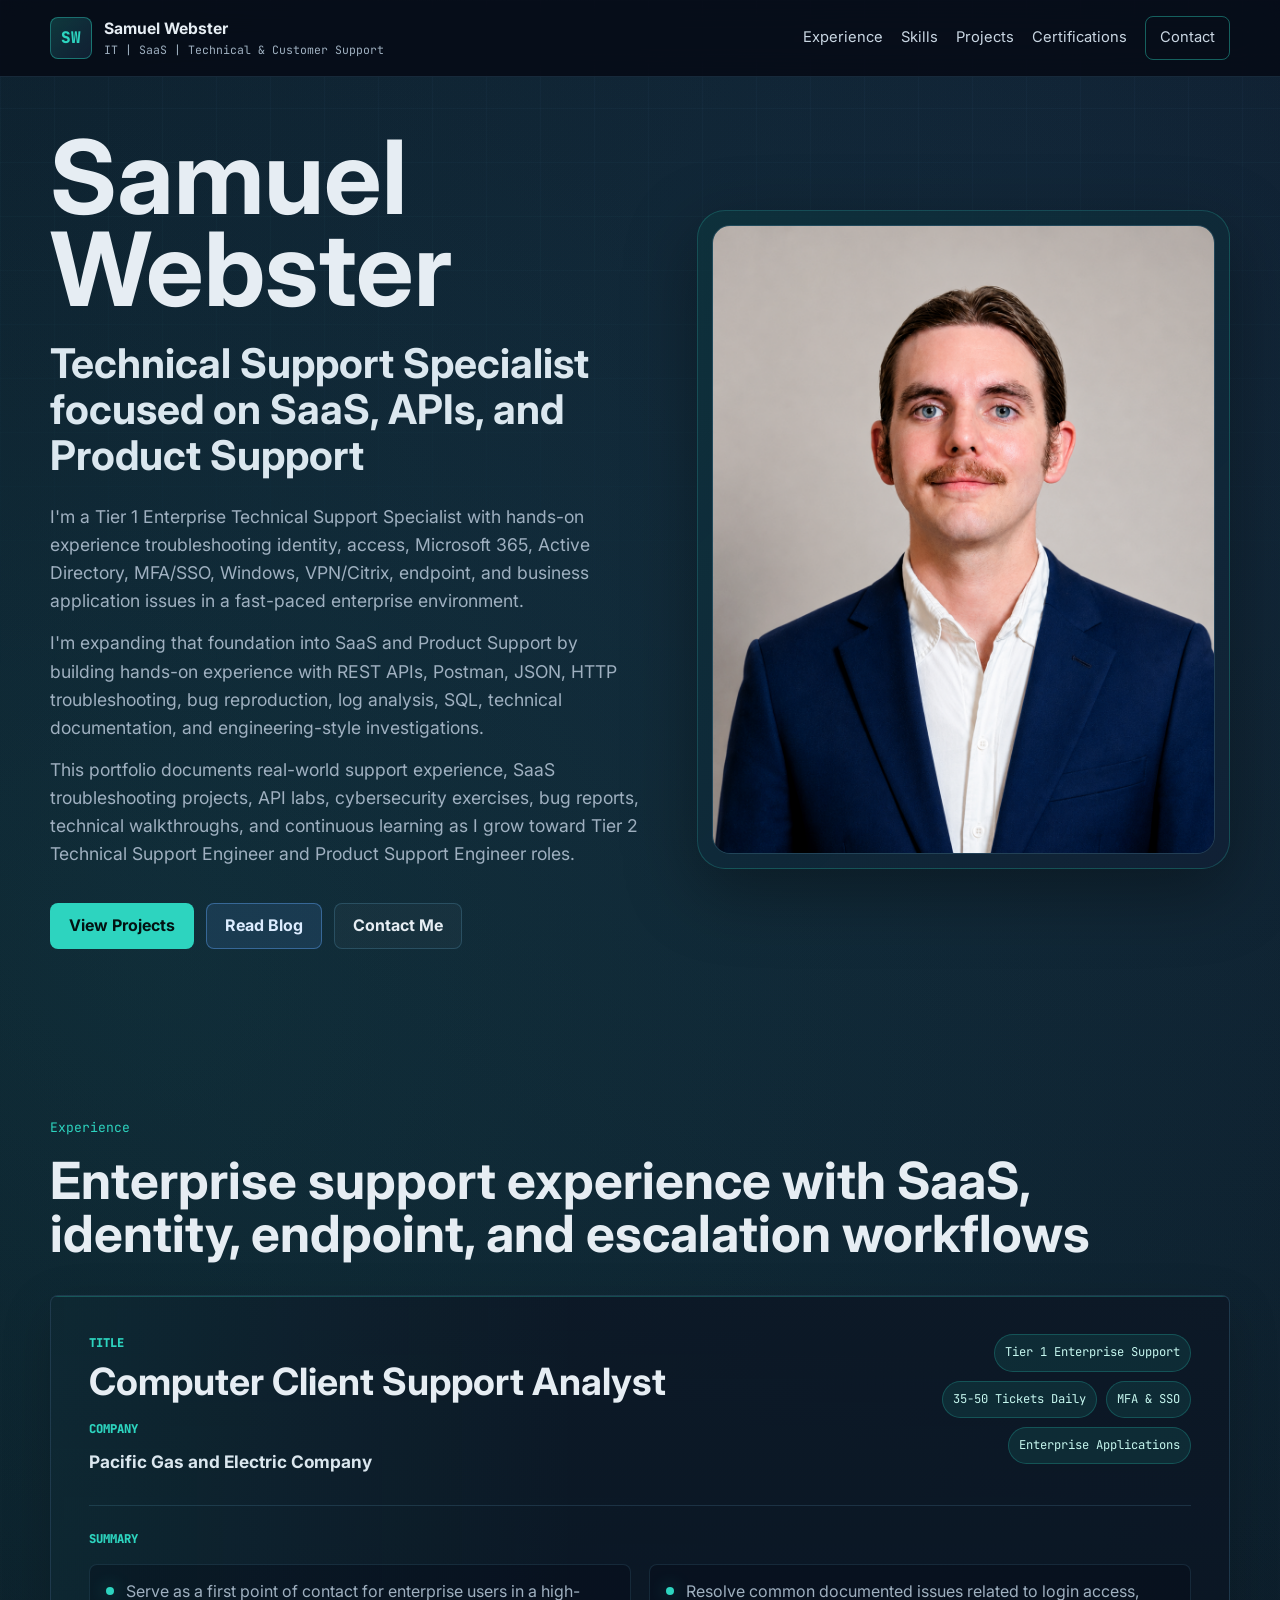
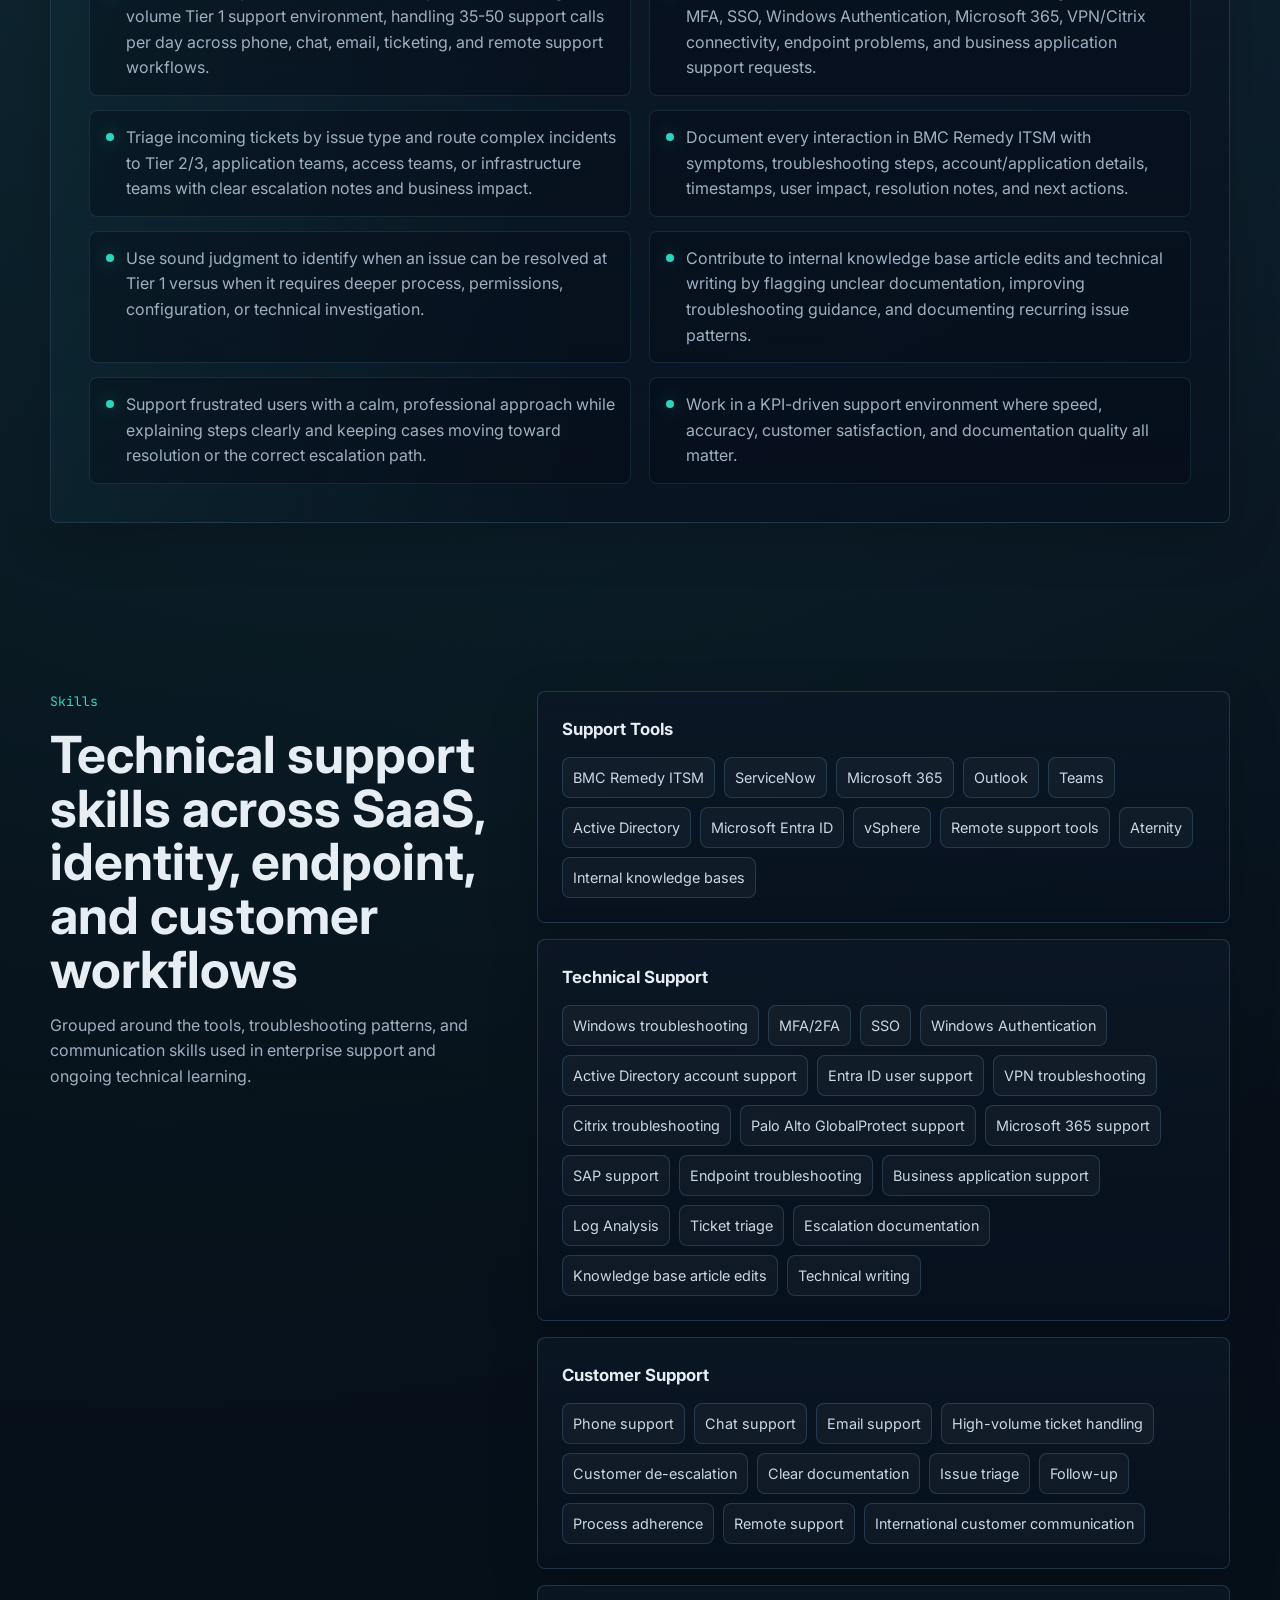
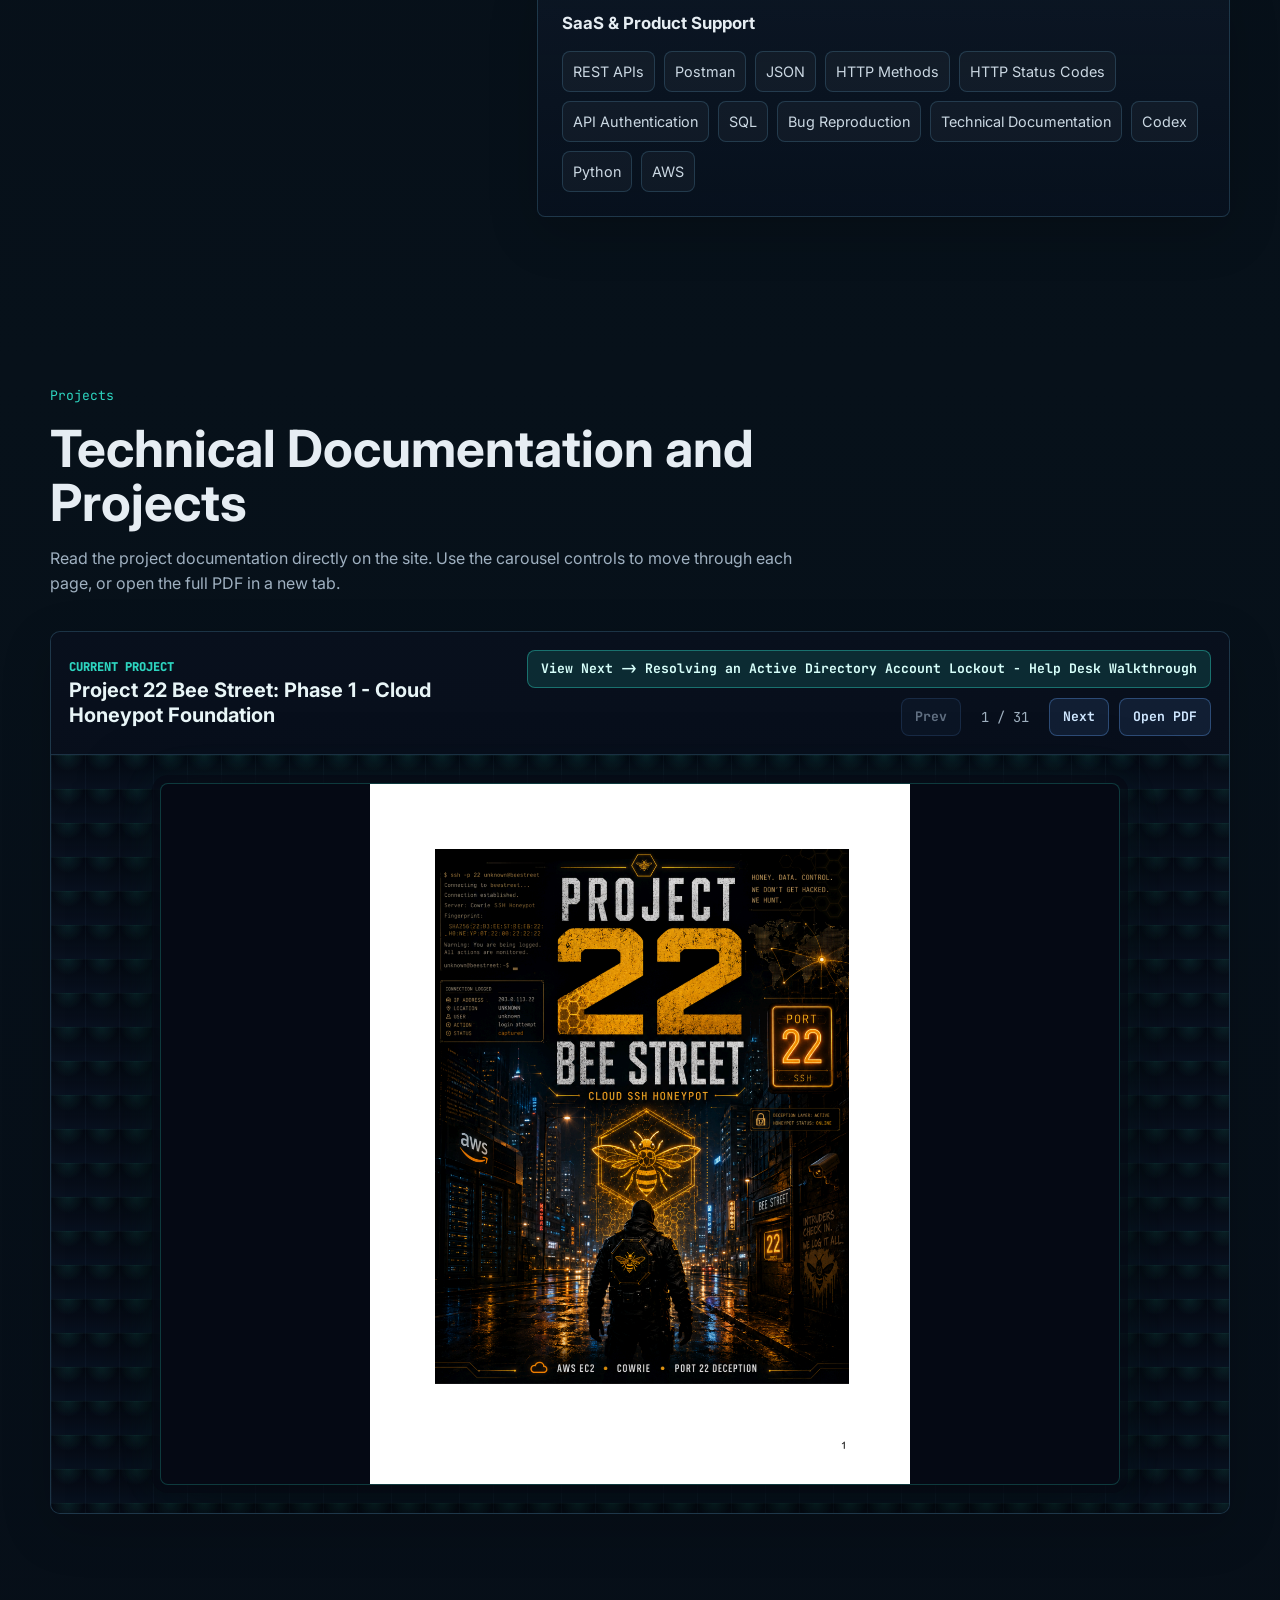
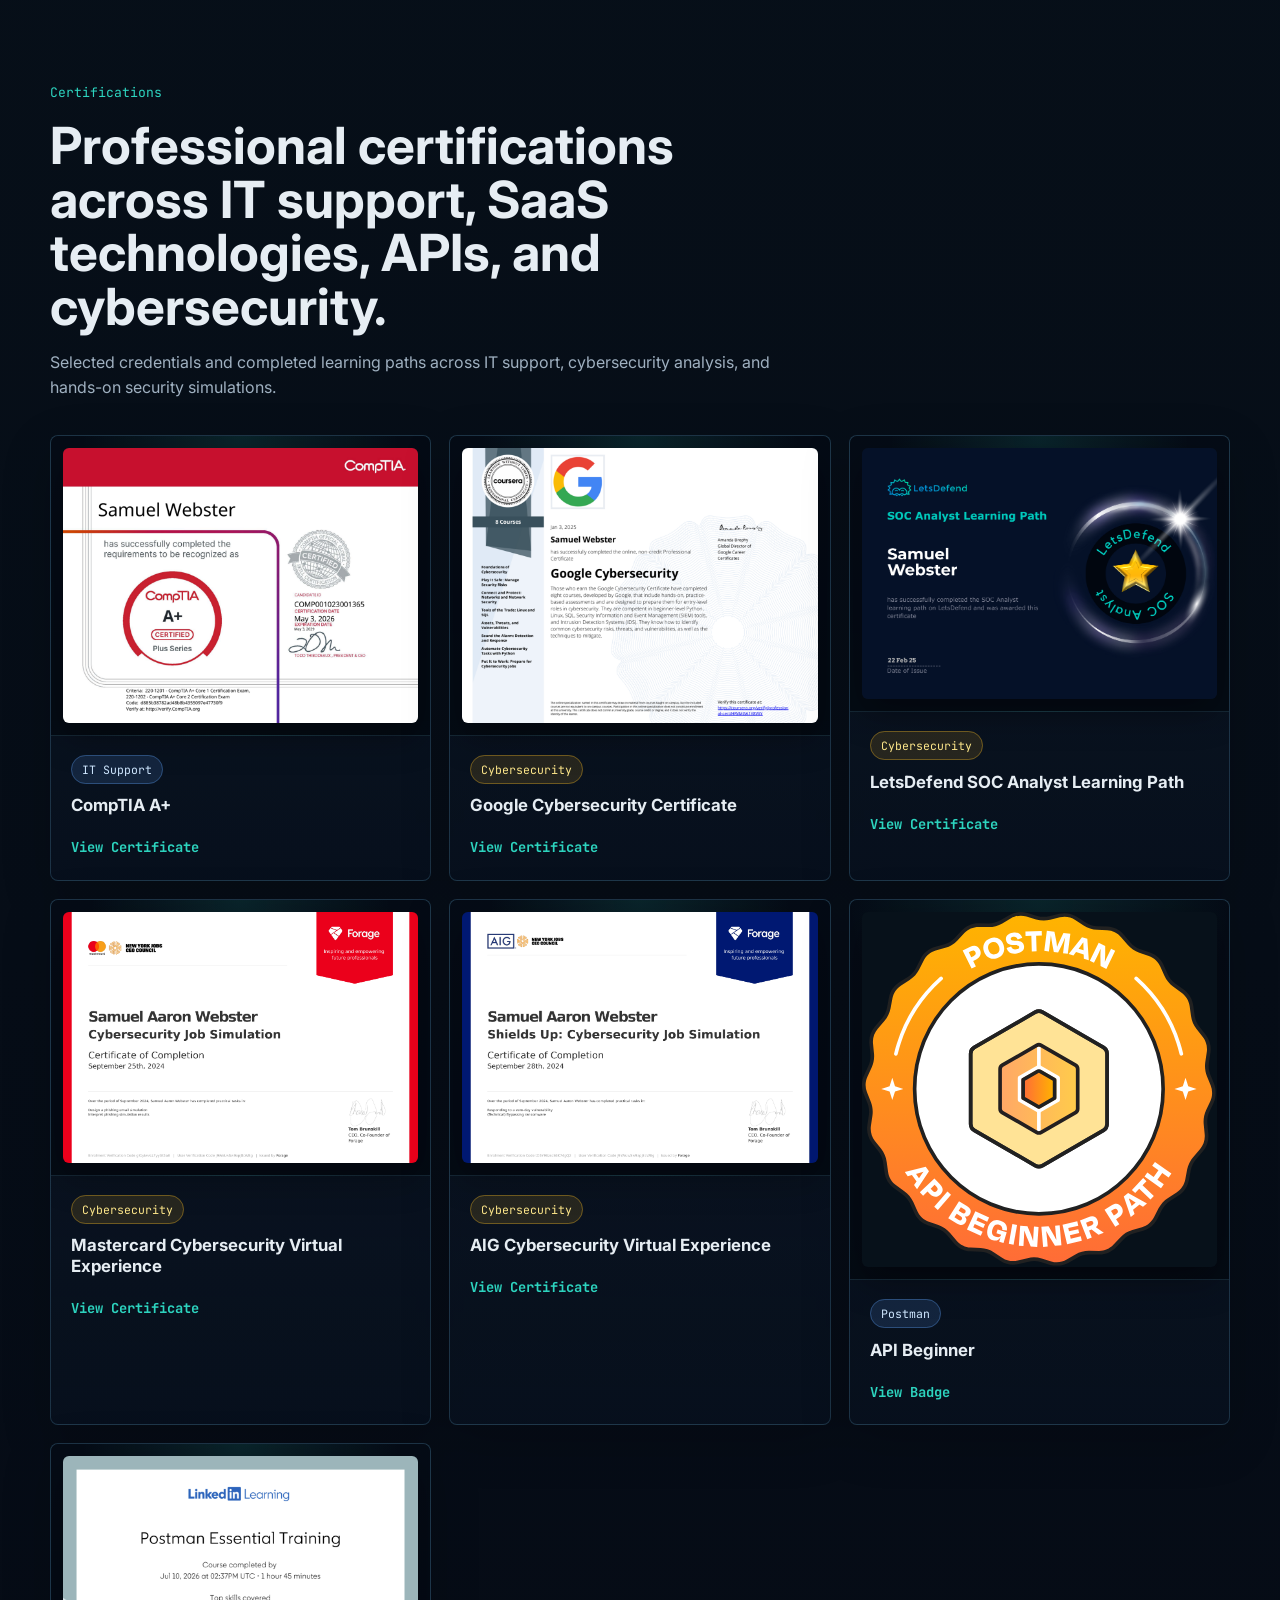
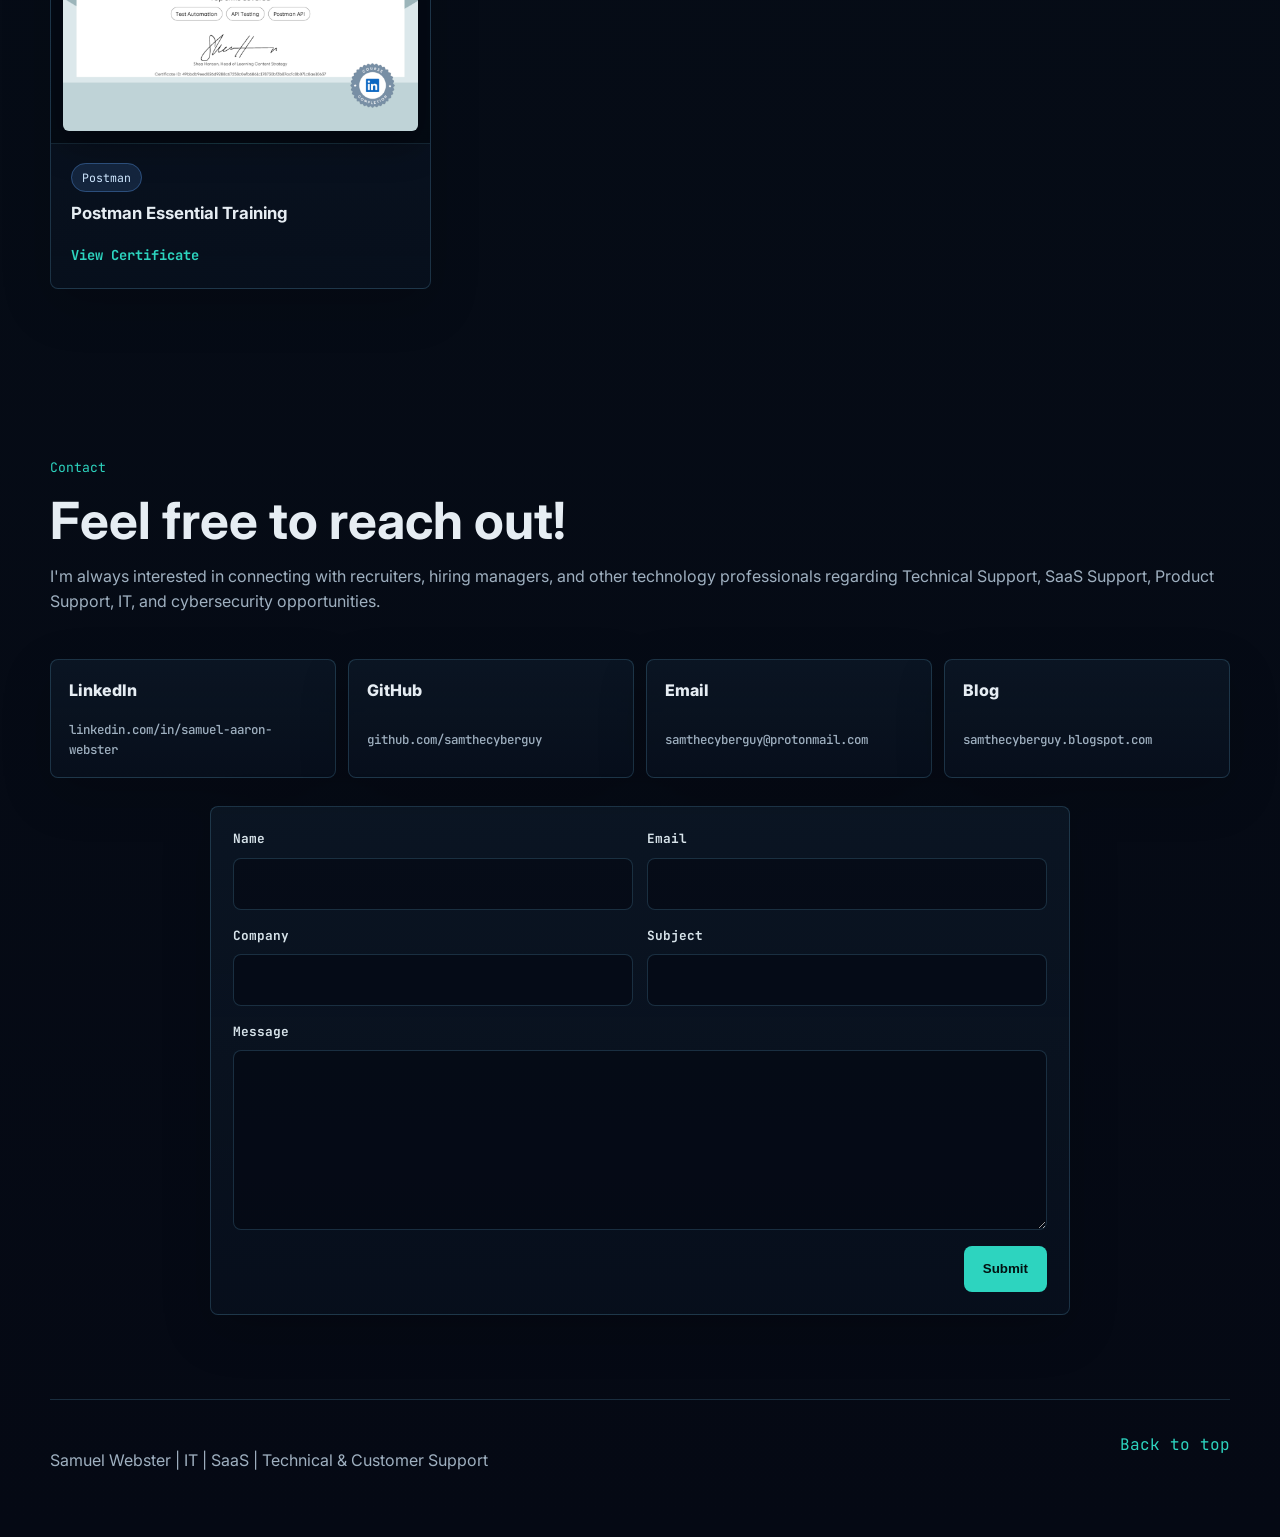
==== index.html @ b198eb79 "Add files via upload Initial portfolio website upload" ====
<!DOCTYPE html>
<html lang="en">
<head>
  <meta charset="UTF-8">
  <meta name="viewport" content="width=device-width, initial-scale=1.0">
  <meta name="description" content="Samuel Webster's technical support, SaaS support, IT support, and cybersecurity portfolio featuring troubleshooting projects, service desk experience, lab work, bug reports, and infrastructure walkthroughs.">
  <title>Samuel Webster | Technical Support, SaaS & Cybersecurity Portfolio</title>
  <link rel="icon" type="image/svg+xml" href="assets/favicon.svg">
  <link rel="preconnect" href="https://fonts.googleapis.com">
  <link rel="preconnect" href="https://fonts.gstatic.com" crossorigin>
  <link href="https://fonts.googleapis.com/css2?family=Inter:wght@400;500;600;700;800&family=JetBrains+Mono:wght@400;500;700&display=swap" rel="stylesheet">
  <link rel="stylesheet" href="styles.css">
</head>
<body>
  <header class="site-header">
    <nav class="nav-shell" aria-label="Primary navigation">
      <a class="brand" href="#top" aria-label="Samuel Webster home">
        <span class="brand-mark">SW</span>
        <span>
          <strong>Samuel Webster</strong>
          <small>IT | SaaS | Technical &amp; Customer Support</small>
        </span>
      </a>
      <button class="nav-toggle" type="button" aria-expanded="false" aria-controls="site-menu">
        <span></span>
        <span></span>
        <span></span>
      </button>
      <div class="nav-links" id="site-menu">
        <a href="#experience">Experience</a>
        <a href="#skills">Skills</a>
        <a href="#projects">Projects</a>
        <a href="#certifications">Certifications</a>
        <a class="nav-contact" href="#contact">Contact</a>
      </div>
    </nav>
  </header>

  <main id="top">
    <section class="hero section">
      <div class="hero-copy">
        <h1>Samuel Webster</h1>
        <h2>Technical Support Specialist focused on SaaS, APIs, and Product Support</h2>
        <p class="hero-intro">I'm a Tier 1 Enterprise Technical Support Specialist with hands-on experience troubleshooting identity, access, Microsoft 365, Active Directory, MFA/SSO, Windows, VPN/Citrix, endpoint, and business application issues in a fast-paced enterprise environment.</p>
        <p class="hero-intro hero-intro-secondary">I'm expanding that foundation into SaaS and Product Support by building hands-on experience with REST APIs, Postman, JSON, HTTP troubleshooting, bug reproduction, log analysis, SQL, technical documentation, and engineering-style investigations.</p>
        <p class="hero-intro hero-intro-secondary">This portfolio documents real-world support experience, SaaS troubleshooting projects, API labs, cybersecurity exercises, bug reports, technical walkthroughs, and continuous learning as I grow toward Tier 2 Technical Support Engineer and Product Support Engineer roles.</p>
        <div class="hero-actions">
          <a class="btn primary" href="#projects">View Projects</a>
          <a class="btn secondary" href="https://samthecyberguy.blogspot.com/" target="_blank" rel="noopener">Read Blog</a>
          <a class="btn ghost" href="#contact">Contact Me</a>
        </div>
      </div>
      <div class="hero-visual">
        <img src="assets/samuel-webster-headshot.png" alt="Professional headshot of Samuel Webster">
      </div>
    </section>

    <section class="section experience" id="experience">
      <div class="section-heading">
        <p class="eyebrow">Experience</p>
        <h2>Enterprise support experience with SaaS, identity, endpoint, and escalation workflows</h2>
      </div>
      <article class="experience-card">
        <div class="experience-header">
          <div>
            <span class="role-label">Title</span>
            <h3>Computer Client Support Analyst</h3>
            <span class="role-label">Company</span>
            <p>Pacific Gas and Electric Company</p>
          </div>
          <div class="experience-tags" aria-label="Experience highlights">
            <span>Tier 1 Enterprise Support</span>
            <span>35-50 Tickets Daily</span>
            <span>MFA &amp; SSO</span>
            <span>Enterprise Applications</span>
          </div>
        </div>
        <div class="experience-summary">
          <span class="role-label">Summary</span>
          <ul>
            <li>Serve as a first point of contact for enterprise users in a high-volume Tier 1 support environment, handling 35-50 support calls per day across phone, chat, email, ticketing, and remote support workflows.</li>
            <li>Resolve common documented issues related to login access, MFA, SSO, Windows Authentication, Microsoft 365, VPN/Citrix connectivity, endpoint problems, and business application support requests.</li>
            <li>Triage incoming tickets by issue type and route complex incidents to Tier 2/3, application teams, access teams, or infrastructure teams with clear escalation notes and business impact.</li>
            <li>Document every interaction in BMC Remedy ITSM with symptoms, troubleshooting steps, account/application details, timestamps, user impact, resolution notes, and next actions.</li>
            <li>Use sound judgment to identify when an issue can be resolved at Tier 1 versus when it requires deeper process, permissions, configuration, or technical investigation.</li>
            <li>Contribute to internal knowledge base article edits and technical writing by flagging unclear documentation, improving troubleshooting guidance, and documenting recurring issue patterns.</li>
            <li>Support frustrated users with a calm, professional approach while explaining steps clearly and keeping cases moving toward resolution or the correct escalation path.</li>
            <li>Work in a KPI-driven support environment where speed, accuracy, customer satisfaction, and documentation quality all matter.</li>
          </ul>
        </div>
      </article>
    </section>

    <section class="section split" id="skills">
      <div class="section-heading sticky-heading">
        <p class="eyebrow">Skills</p>
        <h2>Technical support skills across SaaS, identity, endpoint, and customer workflows</h2>
        <p>Grouped around the tools, troubleshooting patterns, and communication skills used in enterprise support and ongoing technical learning.</p>
      </div>
      <div class="skill-groups">
        <div class="skill-card">
          <h3>Support Tools</h3>
          <div class="chips">
            <span>BMC Remedy ITSM</span><span>ServiceNow</span><span>Microsoft 365</span><span>Outlook</span><span>Teams</span><span>Active Directory</span><span>Microsoft Entra ID</span><span>vSphere</span><span>Remote support tools</span><span>Aternity</span><span>Internal knowledge bases</span>
          </div>
        </div>
        <div class="skill-card">
          <h3>Technical Support</h3>
          <div class="chips">
            <span>Windows troubleshooting</span><span>MFA/2FA</span><span>SSO</span><span>Windows Authentication</span><span>Active Directory account support</span><span>Entra ID user support</span><span>VPN troubleshooting</span><span>Citrix troubleshooting</span><span>Palo Alto GlobalProtect support</span><span>Microsoft 365 support</span><span>SAP support</span><span>Endpoint troubleshooting</span><span>Business application support</span><span>Log Analysis</span><span>Ticket triage</span><span>Escalation documentation</span><span>Knowledge base article edits</span><span>Technical writing</span>
          </div>
        </div>
        <div class="skill-card">
          <h3>Customer Support</h3>
          <div class="chips">
            <span>Phone support</span><span>Chat support</span><span>Email support</span><span>High-volume ticket handling</span><span>Customer de-escalation</span><span>Clear documentation</span><span>Issue triage</span><span>Follow-up</span><span>Process adherence</span><span>Remote support</span><span>International customer communication</span>
          </div>
        </div>
        <div class="skill-card">
          <h3>SaaS &amp; Product Support</h3>
          <div class="chips">
            <span>REST APIs</span><span>Postman</span><span>JSON</span><span>HTTP Methods</span><span>HTTP Status Codes</span><span>API Authentication</span><span>SQL</span><span>Bug Reproduction</span><span>Technical Documentation</span><span>Codex</span><span>Python</span><span>AWS</span>
          </div>
        </div>
      </div>
    </section>

    <section class="section documentation" id="projects">
      <div class="section-heading">
        <p class="eyebrow">Projects</p>
        <h2>Technical Documentation and Projects</h2>
        <p>Read the project documentation directly on the site. Use the carousel controls to move through each page, or open the full PDF in a new tab.</p>
      </div>
      <article class="doc-viewer" aria-label="Project PDF carousel">
        <div class="doc-toolbar">
          <div>
            <span class="role-label">Current Project</span>
            <strong data-project-title>Project 22 Bee Street: Phase 1 - Cloud Honeypot Foundation</strong>
          </div>
          <div class="doc-actions">
            <button class="doc-btn project-switch" type="button" data-project-next>View Next -&gt;</button>
            <button class="doc-btn" type="button" data-doc-prev aria-label="Previous PDF page">Prev</button>
            <span class="doc-page-status" aria-live="polite"><span data-doc-current>1</span> / <span data-doc-total>31</span></span>
            <button class="doc-btn" type="button" data-doc-next aria-label="Next PDF page">Next</button>
            <a class="doc-open" href="assets/docs/p22bs-phase-1-cloud-honeypot-foundation.pdf" target="_blank" rel="noopener">Open PDF</a>
          </div>
        </div>
        <div class="doc-frame">
          <img data-doc-page src="assets/docs/p22bs-pages/p22bs-phase-1-page-01.png" alt="Project 22 Bee Street PDF page 1">
        </div>
      </article>
    </section>

    <section class="section certifications" id="certifications">
      <div class="section-heading">
        <p class="eyebrow">Certifications</p>
        <h2>Professional certifications across IT support, SaaS technologies, APIs, and cybersecurity.</h2>
        <p>Selected credentials and completed learning paths across IT support, cybersecurity analysis, and hands-on security simulations.</p>
      </div>
      <div class="cert-grid">
        <article class="cert-card">
          <div class="cert-preview">
            <img src="assets/certifications/comptia-a-plus-ce-certificate.png" alt="CompTIA A+ certificate preview">
          </div>
          <div class="cert-content">
            <span class="badge helpdesk">IT Support</span>
            <h3>CompTIA A+</h3>
            <a href="assets/certifications/comptia-a-plus-ce-certificate.pdf" target="_blank" rel="noopener">View Certificate</a>
          </div>
        </article>
        <article class="cert-card">
          <div class="cert-preview">
            <img src="assets/certifications/google-cybersecurity-certificate.png" alt="Google Cybersecurity Certificate preview">
          </div>
          <div class="cert-content">
            <span class="badge soc">Cybersecurity</span>
            <h3>Google Cybersecurity Certificate</h3>
            <a href="assets/certifications/google-cybersecurity-certificate.pdf" target="_blank" rel="noopener">View Certificate</a>
          </div>
        </article>
        <article class="cert-card">
          <div class="cert-preview">
            <img src="assets/certifications/soc-analyst-learning-path-certificate.png" alt="SOC Analyst Learning Path certificate preview">
          </div>
          <div class="cert-content">
            <span class="badge soc">Cybersecurity</span>
            <h3>LetsDefend SOC Analyst Learning Path</h3>
            <a href="assets/certifications/soc-analyst-learning-path-certificate.png" target="_blank" rel="noopener">View Certificate</a>
          </div>
        </article>
        <article class="cert-card">
          <div class="cert-preview">
            <img src="assets/certifications/mastercard-cybersecurity-certificate.png" alt="Mastercard Cybersecurity certificate preview">
          </div>
          <div class="cert-content">
            <span class="badge soc">Cybersecurity</span>
            <h3>Mastercard Cybersecurity Virtual Experience</h3>
            <a href="assets/certifications/mastercard-cybersecurity-certificate.pdf" target="_blank" rel="noopener">View Certificate</a>
          </div>
        </article>
        <article class="cert-card">
          <div class="cert-preview">
            <img src="assets/certifications/aig-cybersecurity-certificate.png" alt="AIG Cybersecurity certificate preview">
          </div>
          <div class="cert-content">
            <span class="badge soc">Cybersecurity</span>
            <h3>AIG Cybersecurity Virtual Experience</h3>
            <a href="assets/certifications/aig-cybersecurity-certificate.pdf" target="_blank" rel="noopener">View Certificate</a>
          </div>
        </article>
        <article class="cert-card">
          <div class="cert-preview">
            <img src="assets/certifications/postman-api-beginner.svg" alt="Postman Academy API Beginner badge">
          </div>
          <div class="cert-content">
            <span class="badge helpdesk">Postman</span>
            <h3>API Beginner</h3>
            <a href="assets/certifications/postman-api-beginner.svg" target="_blank" rel="noopener">View Badge</a>
          </div>
        </article>
        <article class="cert-card">
          <div class="cert-preview">
            <img src="assets/certifications/postman-essential-training-certificate.png" alt="Postman Essential Training certificate preview">
          </div>
          <div class="cert-content">
            <span class="badge helpdesk">Postman</span>
            <h3>Postman Essential Training</h3>
            <a href="assets/certifications/postman-essential-training-certificate.pdf" target="_blank" rel="noopener">View Certificate</a>
          </div>
        </article>
      </div>
    </section>

    <section class="section contact" id="contact">
      <div>
        <p class="eyebrow">Contact</p>
        <h2>Feel free to reach out!</h2>
        <p>I'm always interested in connecting with recruiters, hiring managers, and other technology professionals regarding Technical Support, SaaS Support, Product Support, IT, and cybersecurity opportunities.</p>
      </div>
      <div class="contact-links">
        <a href="https://linkedin.com/in/samuel-aaron-webster" target="_blank" rel="noopener">LinkedIn <span>linkedin.com/in/samuel-aaron-webster</span></a>
        <a href="https://github.com/samthecyberguy" target="_blank" rel="noopener">GitHub <span>github.com/samthecyberguy</span></a>
        <a href="mailto:samthecyberguy@protonmail.com">Email <span>samthecyberguy@protonmail.com</span></a>
        <a href="https://samthecyberguy.blogspot.com/" target="_blank" rel="noopener">Blog <span>samthecyberguy.blogspot.com</span></a>
      </div>
      <form class="contact-form" data-contact-form data-contact-endpoint="https://api.web3forms.com/submit" novalidate>
        <!-- Demonstrates REST API form submission using a JSON POST request. -->
        <input type="hidden" name="access_key" value="55e2f08d-09cb-45c2-a583-499214f3248a">
        <input type="hidden" name="from_name" value="Samuel Webster Portfolio">
        <div class="form-field honeypot-field" aria-hidden="true">
          <label for="contact-website">Website</label>
          <input id="contact-website" name="website" type="text" tabindex="-1" autocomplete="off">
        </div>
        <div class="form-grid">
          <div class="form-field">
            <label for="contact-name">Name</label>
            <input id="contact-name" name="name" type="text" autocomplete="name" required>
          </div>
          <div class="form-field">
            <label for="contact-email">Email</label>
            <input id="contact-email" name="email" type="email" autocomplete="email" required>
          </div>
        </div>
        <div class="form-grid">
          <div class="form-field">
            <label for="contact-company">Company</label>
            <input id="contact-company" name="company" type="text" autocomplete="organization">
          </div>
          <div class="form-field">
            <label for="contact-subject">Subject</label>
            <input id="contact-subject" name="subject" type="text" required>
          </div>
        </div>
        <div class="form-field">
          <label for="contact-message">Message</label>
          <textarea id="contact-message" name="message" rows="6" required></textarea>
        </div>
        <div class="form-footer">
          <p class="form-status" data-contact-status role="status" aria-live="polite"></p>
          <button class="btn primary" type="submit" data-contact-submit>Submit</button>
        </div>
      </form>
    </section>
  </main>

  <footer class="site-footer">
    <p>Samuel Webster | IT | SaaS | Technical &amp; Customer Support</p>
    <a href="#top">Back to top</a>
  </footer>

  <script src="script.js"></script>
</body>
</html>
---- styles.css ----
:root {
  --bg: #050914;
  --bg-soft: #08111f;
  --panel: rgba(12, 23, 37, 0.78);
  --panel-strong: #0c1725;
  --line: rgba(125, 211, 252, 0.18);
  --line-strong: rgba(45, 212, 191, 0.42);
  --text: #e6edf3;
  --muted: #9fb0c0;
  --green: #2dd4bf;
  --blue: #60a5fa;
  --amber: #fbbf24;
  --danger: #fb7185;
  --shadow: 0 22px 70px rgba(0, 0, 0, 0.34);
  --mono: "JetBrains Mono", "SFMono-Regular", Consolas, monospace;
  --sans: Inter, system-ui, -apple-system, BlinkMacSystemFont, "Segoe UI", sans-serif;
}

* {
  box-sizing: border-box;
}

html {
  scroll-behavior: smooth;
}

body {
  margin: 0;
  background:
    radial-gradient(circle at 12% 12%, rgba(45, 212, 191, 0.12), transparent 30%),
    radial-gradient(circle at 82% 4%, rgba(96, 165, 250, 0.13), transparent 32%),
    linear-gradient(180deg, #050914 0%, #07111a 45%, #050914 100%);
  color: var(--text);
  font-family: var(--sans);
  line-height: 1.6;
}

body::before {
  content: "";
  position: fixed;
  inset: 0;
  pointer-events: none;
  background-image:
    linear-gradient(rgba(125, 211, 252, 0.04) 1px, transparent 1px),
    linear-gradient(90deg, rgba(125, 211, 252, 0.04) 1px, transparent 1px);
  background-size: 54px 54px;
  mask-image: linear-gradient(to bottom, rgba(0, 0, 0, 0.9), transparent 78%);
  z-index: -1;
}

a {
  color: inherit;
  text-decoration: none;
}

img {
  display: block;
  max-width: 100%;
}

.site-header {
  position: sticky;
  top: 0;
  z-index: 20;
  border-bottom: 1px solid rgba(125, 211, 252, 0.14);
  background: rgba(5, 9, 20, 0.82);
  backdrop-filter: blur(18px);
}

.nav-shell {
  width: min(1180px, calc(100% - 32px));
  min-height: 76px;
  margin: 0 auto;
  display: flex;
  align-items: center;
  justify-content: space-between;
  gap: 24px;
}

.brand {
  display: inline-flex;
  align-items: center;
  gap: 12px;
}

.brand-mark {
  width: 42px;
  height: 42px;
  display: grid;
  place-items: center;
  border: 1px solid var(--line-strong);
  border-radius: 8px;
  background: linear-gradient(135deg, rgba(45, 212, 191, 0.22), rgba(96, 165, 250, 0.12));
  color: var(--green);
  font-family: var(--mono);
  font-weight: 800;
}

.brand strong,
.brand small {
  display: block;
}

.brand strong {
  font-size: 0.98rem;
}

.brand small {
  color: var(--muted);
  font-family: var(--mono);
  font-size: 0.72rem;
}

.nav-links {
  display: flex;
  align-items: center;
  gap: 18px;
  color: #c9d6e2;
  font-size: 0.92rem;
}

.nav-links a {
  padding: 8px 0;
}

.nav-links a:hover {
  color: var(--green);
}

.nav-contact {
  padding: 9px 14px !important;
  border: 1px solid var(--line-strong);
  border-radius: 8px;
}

.nav-toggle {
  display: none;
  width: 42px;
  height: 42px;
  border: 1px solid var(--line);
  border-radius: 8px;
  background: var(--panel);
}

.nav-toggle span {
  display: block;
  width: 18px;
  height: 2px;
  margin: 4px auto;
  background: var(--text);
}

.section {
  width: min(1180px, calc(100% - 32px));
  margin: 0 auto;
  padding: 84px 0;
}

.hero {
  min-height: calc(100vh - 76px);
  display: grid;
  grid-template-columns: minmax(0, 1fr) minmax(420px, 0.9fr);
  gap: 54px;
  align-items: center;
  padding-top: 54px;
}

.eyebrow {
  margin: 0 0 16px;
  color: var(--green);
  font-family: var(--mono);
  font-size: 0.82rem;
  letter-spacing: 0;
}

.contact .eyebrow {
  color: var(--green);
}

h1,
h2,
h3,
p {
  overflow-wrap: anywhere;
}

h1 {
  margin: 0;
  font-size: clamp(3.2rem, 8vw, 6.7rem);
  line-height: 0.9;
  letter-spacing: 0;
}

.hero h2 {
  max-width: 800px;
  margin: 26px 0 0;
  color: #dbe7ef;
  font-size: clamp(1.45rem, 3.2vw, 2.6rem);
  line-height: 1.12;
  letter-spacing: 0;
}

.hero-intro {
  max-width: 720px;
  margin: 24px 0 0;
  color: var(--muted);
  font-size: 1.1rem;
}

.hero-intro-secondary {
  margin-top: 14px;
}

.hero-actions {
  display: flex;
  flex-wrap: wrap;
  gap: 12px;
  margin-top: 34px;
}

.btn {
  display: inline-flex;
  align-items: center;
  justify-content: center;
  min-height: 46px;
  padding: 0 18px;
  border-radius: 8px;
  border: 1px solid transparent;
  font-weight: 700;
  transition: transform 160ms ease, border-color 160ms ease, background 160ms ease;
}

.btn:hover {
  transform: translateY(-2px);
}

.btn.primary {
  background: var(--green);
  color: #031212;
}

.btn.secondary {
  background: rgba(96, 165, 250, 0.12);
  border-color: rgba(96, 165, 250, 0.42);
  color: #dcecff;
}

.btn.ghost {
  background: rgba(255, 255, 255, 0.03);
  border-color: var(--line);
}

.hero-visual {
  position: relative;
  padding: 14px;
  border: 1px solid rgba(45, 212, 191, 0.22);
  border-radius: 28px;
  background:
    linear-gradient(135deg, rgba(45, 212, 191, 0.14), rgba(96, 165, 250, 0.08)),
    rgba(8, 17, 31, 0.74);
  box-shadow: var(--shadow);
}

.hero-visual img {
  width: 100%;
  aspect-ratio: 4 / 5;
  object-fit: cover;
  object-position: center top;
  border: 1px solid rgba(125, 211, 252, 0.16);
  border-radius: 18px;
  filter: saturate(0.96) contrast(1.02);
}

.metrics {
  display: grid;
  grid-template-columns: repeat(4, 1fr);
  gap: 14px;
  padding-top: 0;
}

.metrics div,
.project-card,
.skill-card,
.experience-card,
.doc-viewer,
.cert-card,
.terminal-card,
.contact-links a {
  border: 1px solid var(--line);
  background: linear-gradient(180deg, rgba(12, 23, 37, 0.86), rgba(8, 17, 31, 0.72));
  box-shadow: 0 16px 50px rgba(0, 0, 0, 0.18);
}

.metrics div {
  min-height: 112px;
  padding: 22px;
  border-radius: 8px;
}

.metrics strong,
.metrics span {
  display: block;
}

.metrics strong {
  color: var(--green);
  font-family: var(--mono);
  font-size: 1.3rem;
}

.metrics span {
  margin-top: 8px;
  color: var(--muted);
}

.section-heading {
  max-width: 760px;
  margin-bottom: 34px;
}

.section-heading h2,
.contact h2,
.terminal-body h2 {
  margin: 0;
  font-size: clamp(2rem, 4vw, 3.2rem);
  line-height: 1.05;
  letter-spacing: 0;
}

.section-heading p:not(.eyebrow),
.contact p,
.terminal-body p {
  color: var(--muted);
}

.project-grid {
  display: grid;
  grid-template-columns: repeat(3, 1fr);
  gap: 18px;
}

.project-card {
  min-height: 315px;
  padding: 24px;
  border-radius: 8px;
  display: flex;
  flex-direction: column;
  transition: transform 180ms ease, border-color 180ms ease, background 180ms ease;
}

.project-card:hover {
  transform: translateY(-5px);
  border-color: var(--line-strong);
  background: linear-gradient(180deg, rgba(15, 35, 54, 0.92), rgba(8, 17, 31, 0.82));
}

.badge {
  width: fit-content;
  padding: 6px 10px;
  border-radius: 999px;
  background: rgba(45, 212, 191, 0.13);
  color: #8ff7e5;
  border: 1px solid rgba(45, 212, 191, 0.28);
  font-family: var(--mono);
  font-size: 0.72rem;
}

.badge.malware {
  background: rgba(251, 113, 133, 0.13);
  border-color: rgba(251, 113, 133, 0.34);
  color: #fecdd3;
}

.badge.helpdesk,
.badge.ad {
  background: rgba(96, 165, 250, 0.14);
  border-color: rgba(96, 165, 250, 0.32);
  color: #cfe7ff;
}

.badge.soc {
  background: rgba(251, 191, 36, 0.12);
  border-color: rgba(251, 191, 36, 0.34);
  color: #fde68a;
}

.badge.tryhackme {
  background: rgba(34, 197, 94, 0.12);
  border-color: rgba(34, 197, 94, 0.3);
  color: #bbf7d0;
}

.project-card h3 {
  margin: 18px 0 0;
  font-size: 1.18rem;
  line-height: 1.28;
}

.project-card p {
  margin: 14px 0 22px;
  color: var(--muted);
}

.project-card > a,
.project-actions {
  margin-top: auto;
}

.project-card > a,
.project-actions a {
  color: var(--green);
  font-family: var(--mono);
  font-weight: 700;
}

.project-actions {
  display: flex;
  flex-wrap: wrap;
  gap: 10px;
  align-items: center;
}

.project-actions a {
  display: inline-flex;
  align-items: center;
  min-height: 38px;
}

.project-actions .pdf-link {
  padding: 0 12px;
  border: 1px solid rgba(96, 165, 250, 0.34);
  border-radius: 8px;
  background: rgba(96, 165, 250, 0.1);
  color: #cfe7ff;
}

.project-actions .pdf-link:hover {
  border-color: rgba(45, 212, 191, 0.46);
  color: #e4fffb;
}

.split {
  display: grid;
  grid-template-columns: 0.78fr 1.22fr;
  gap: 44px;
  align-items: start;
}

.sticky-heading {
  position: sticky;
  top: 110px;
}

.skill-groups {
  display: grid;
  gap: 16px;
}

.skill-card {
  padding: 24px;
  border-radius: 8px;
}

.skill-card h3 {
  margin: 0 0 14px;
  font-size: 1.05rem;
}

.chips {
  display: flex;
  flex-wrap: wrap;
  gap: 9px;
}

.chips span {
  padding: 8px 10px;
  border: 1px solid rgba(125, 211, 252, 0.18);
  border-radius: 8px;
  background: rgba(255, 255, 255, 0.035);
  color: #cbd8e3;
  font-size: 0.9rem;
}

.experience {
  padding-top: 84px;
}

.experience .section-heading {
  max-width: 100%;
}

.experience-card {
  padding: clamp(24px, 4vw, 38px);
  border-radius: 8px;
  position: relative;
  overflow: hidden;
}

.experience-card::before {
  content: "";
  position: absolute;
  inset: 0;
  border-top: 1px solid rgba(45, 212, 191, 0.28);
  background: linear-gradient(90deg, rgba(45, 212, 191, 0.08), transparent 45%);
  pointer-events: none;
}

.experience-header {
  position: relative;
  display: grid;
  grid-template-columns: minmax(0, 1fr) auto;
  gap: 24px;
  align-items: start;
}

.role-label {
  display: block;
  color: var(--green);
  font-family: var(--mono);
  font-size: 0.76rem;
  font-weight: 800;
  text-transform: uppercase;
}

.experience-header h3 {
  margin: 8px 0 18px;
  font-size: clamp(1.6rem, 3vw, 2.35rem);
  line-height: 1.08;
}

.experience-header p {
  margin: 8px 0 0;
  color: #dbe7ef;
  font-size: 1.08rem;
  font-weight: 700;
}

.experience-tags {
  display: flex;
  flex-wrap: wrap;
  justify-content: flex-end;
  gap: 9px;
  max-width: 360px;
}

.experience-tags span {
  padding: 8px 10px;
  border: 1px solid rgba(45, 212, 191, 0.24);
  border-radius: 999px;
  background: rgba(45, 212, 191, 0.1);
  color: #c6f7ef;
  font-family: var(--mono);
  font-size: 0.76rem;
}

.experience-summary {
  position: relative;
  margin-top: 30px;
  padding-top: 24px;
  border-top: 1px solid rgba(125, 211, 252, 0.14);
}

.experience-summary ul {
  display: grid;
  grid-template-columns: repeat(2, minmax(0, 1fr));
  gap: 14px 18px;
  margin: 14px 0 0;
  padding: 0;
  list-style: none;
}

.experience-summary li {
  position: relative;
  padding: 14px 14px 14px 36px;
  border: 1px solid rgba(125, 211, 252, 0.12);
  border-radius: 8px;
  background: rgba(5, 9, 20, 0.32);
  color: var(--muted);
}

.experience-summary li::before {
  content: "";
  position: absolute;
  top: 22px;
  left: 16px;
  width: 8px;
  height: 8px;
  border-radius: 50%;
  background: var(--green);
  box-shadow: 0 0 18px rgba(45, 212, 191, 0.46);
}

.documentation {
  padding-top: 84px;
}

.doc-viewer {
  border-radius: 10px;
  overflow: hidden;
}

.doc-toolbar {
  display: flex;
  justify-content: space-between;
  gap: 18px;
  align-items: center;
  padding: 18px;
  border-bottom: 1px solid var(--line);
  background: rgba(5, 9, 20, 0.42);
}

.doc-toolbar strong {
  display: block;
  color: #e8f5f7;
  font-size: clamp(1rem, 2vw, 1.25rem);
  line-height: 1.25;
}

.doc-actions {
  display: flex;
  flex-wrap: wrap;
  justify-content: flex-end;
  align-items: center;
  gap: 10px;
}

.doc-btn,
.doc-open {
  min-height: 38px;
  display: inline-flex;
  align-items: center;
  justify-content: center;
  padding: 0 13px;
  border: 1px solid rgba(96, 165, 250, 0.34);
  border-radius: 8px;
  background: rgba(96, 165, 250, 0.1);
  color: #cfe7ff;
  font-family: var(--mono);
  font-size: 0.82rem;
  font-weight: 700;
  cursor: pointer;
}

.doc-btn:hover,
.doc-open:hover {
  border-color: rgba(45, 212, 191, 0.46);
  color: #e4fffb;
}

.doc-btn:disabled {
  cursor: not-allowed;
  opacity: 0.45;
}

.project-switch {
  background: rgba(45, 212, 191, 0.14);
  border-color: rgba(45, 212, 191, 0.42);
  color: #d7fffa;
}

.doc-page-status {
  min-width: 68px;
  color: var(--muted);
  font-family: var(--mono);
  font-size: 0.86rem;
  text-align: center;
}

.doc-frame {
  padding: clamp(14px, 3vw, 28px);
  background:
    radial-gradient(circle at 50% 0%, rgba(45, 212, 191, 0.12), transparent 42%),
    linear-gradient(rgba(125, 211, 252, 0.04) 1px, transparent 1px),
    linear-gradient(90deg, rgba(125, 211, 252, 0.04) 1px, transparent 1px),
    linear-gradient(180deg, rgba(3, 7, 15, 0.86), rgba(8, 17, 31, 0.94));
  background-size: 34px 34px;
}

.doc-frame img {
  width: min(100%, 960px);
  max-height: 78vh;
  margin: 0 auto;
  object-fit: contain;
  border-radius: 8px;
  border: 1px solid rgba(45, 212, 191, 0.24);
  background: #050914;
  box-shadow:
    0 0 0 8px rgba(5, 9, 20, 0.64),
    0 24px 80px rgba(0, 0, 0, 0.52),
    0 0 45px rgba(45, 212, 191, 0.1);
}

.certifications {
  padding-top: 84px;
}

.cert-grid {
  display: grid;
  grid-template-columns: repeat(3, minmax(0, 1fr));
  gap: 18px;
}

.cert-card {
  border-radius: 8px;
  overflow: hidden;
  transition: transform 180ms ease, border-color 180ms ease, background 180ms ease;
}

.cert-card:hover {
  transform: translateY(-5px);
  border-color: var(--line-strong);
  background: linear-gradient(180deg, rgba(15, 35, 54, 0.92), rgba(8, 17, 31, 0.82));
}

.cert-preview {
  aspect-ratio: 16 / 10;
  display: grid;
  place-items: center;
  padding: 12px;
  border-bottom: 1px solid rgba(125, 211, 252, 0.14);
  background:
    radial-gradient(circle at 50% 0%, rgba(45, 212, 191, 0.12), transparent 45%),
    rgba(3, 7, 15, 0.62);
}

.cert-preview img {
  width: 100%;
  height: 100%;
  object-fit: contain;
  border-radius: 6px;
  background: #07111a;
  box-shadow: 0 14px 36px rgba(0, 0, 0, 0.32);
}

.cert-preview iframe {
  width: min(100%, 370px);
  height: 167px;
  border: 0;
  border-radius: 6px;
  background: #07111a;
  box-shadow: 0 14px 36px rgba(0, 0, 0, 0.32);
}

.badge-embed {
  min-height: 220px;
}

.cert-content {
  padding: 20px;
}

.cert-content h3 {
  margin: 14px 0 18px;
  font-size: 1.05rem;
  line-height: 1.25;
}

.cert-content a {
  color: var(--green);
  font-family: var(--mono);
  font-size: 0.86rem;
  font-weight: 700;
}

.article-grid {
  display: grid;
  grid-template-columns: repeat(3, 1fr);
  gap: 14px;
}

.article-grid a {
  min-height: 88px;
  display: flex;
  align-items: center;
  padding: 22px;
  border: 1px solid var(--line);
  border-radius: 8px;
  background: rgba(12, 23, 37, 0.68);
  font-family: var(--mono);
  color: #d7f8f2;
  transition: border-color 160ms ease, transform 160ms ease;
}

.article-grid a:hover {
  transform: translateY(-3px);
  border-color: var(--line-strong);
}

.terminal-card {
  border-radius: 10px;
  overflow: hidden;
}

.terminal-bar {
  min-height: 52px;
  display: flex;
  align-items: center;
  gap: 9px;
  padding: 0 18px;
  border-bottom: 1px solid var(--line);
  background: #0b1624;
}

.terminal-bar span {
  width: 10px;
  height: 10px;
  border-radius: 50%;
  background: var(--danger);
}

.terminal-bar span:nth-child(2) {
  background: var(--amber);
}

.terminal-bar span:nth-child(3) {
  background: var(--green);
}

.terminal-bar strong {
  margin-left: 10px;
  color: var(--muted);
  font-family: var(--mono);
  font-size: 0.86rem;
}

.terminal-body {
  padding: 32px;
}

.prompt {
  color: var(--green) !important;
  font-family: var(--mono);
}

.contact {
  display: grid;
  gap: 28px;
  align-items: start;
}

.contact-links {
  display: grid;
  grid-template-columns: repeat(4, minmax(0, 1fr));
  gap: 12px;
}

.contact-links a {
  display: grid;
  gap: 16px;
  padding: 18px;
  border-radius: 8px;
  font-weight: 800;
}

.contact-links span {
  color: var(--muted);
  font-family: var(--mono);
  font-size: 0.78rem;
  font-weight: 500;
}

.contact-form {
  width: min(100%, 860px);
  justify-self: center;
  display: grid;
  gap: 16px;
  padding: 22px;
  border: 1px solid var(--line);
  border-radius: 8px;
  background: linear-gradient(180deg, rgba(12, 23, 37, 0.86), rgba(8, 17, 31, 0.72));
  box-shadow: 0 16px 50px rgba(0, 0, 0, 0.18);
}

.form-grid {
  display: grid;
  grid-template-columns: repeat(2, minmax(0, 1fr));
  gap: 14px;
}

.form-field {
  display: grid;
  gap: 8px;
}

.form-field label {
  color: #d7e3ea;
  font-family: var(--mono);
  font-size: 0.8rem;
  font-weight: 700;
}

.form-field input,
.form-field textarea {
  width: 100%;
  border: 1px solid rgba(125, 211, 252, 0.18);
  border-radius: 8px;
  background: rgba(5, 9, 20, 0.68);
  color: var(--text);
  font: inherit;
  padding: 12px 13px;
  outline: none;
  transition: border-color 160ms ease, box-shadow 160ms ease;
}

.form-field textarea {
  resize: vertical;
  min-height: 150px;
}

.form-field input:focus,
.form-field textarea:focus {
  border-color: rgba(45, 212, 191, 0.62);
  box-shadow: 0 0 0 3px rgba(45, 212, 191, 0.12);
}

.honeypot-field {
  position: absolute;
  left: -10000px;
  width: 1px;
  height: 1px;
  overflow: hidden;
}

.form-footer {
  display: flex;
  align-items: center;
  justify-content: space-between;
  gap: 16px;
}

.form-status {
  min-height: 24px;
  margin: 0;
  color: var(--muted);
  font-family: var(--mono);
  font-size: 0.86rem;
}

.form-status.success {
  color: var(--green);
}

.form-status.error {
  color: var(--danger);
}

.contact-form button:disabled {
  cursor: not-allowed;
  opacity: 0.7;
  transform: none;
}

.site-footer {
  width: min(1180px, calc(100% - 32px));
  margin: 0 auto;
  padding: 32px 0 48px;
  display: flex;
  justify-content: space-between;
  gap: 16px;
  color: var(--muted);
  border-top: 1px solid var(--line);
}

.site-footer a {
  color: var(--green);
  font-family: var(--mono);
}

@media (max-width: 980px) {
  .hero,
  .split,
  .contact {
    grid-template-columns: 1fr;
  }

  .hero {
    min-height: auto;
  }

  .hero-visual {
    max-width: 680px;
  }

  .metrics,
  .project-grid,
  .cert-grid,
  .article-grid {
    grid-template-columns: repeat(2, 1fr);
  }

  .experience-header {
    grid-template-columns: 1fr;
  }

  .experience-tags {
    justify-content: flex-start;
    max-width: none;
  }

  .experience-summary ul {
    grid-template-columns: 1fr;
  }

  .contact-links {
    grid-template-columns: repeat(2, minmax(0, 1fr));
  }

  .sticky-heading {
    position: static;
  }
}

@media (max-width: 760px) {
  .nav-toggle {
    display: block;
  }

  .nav-links {
    position: absolute;
    left: 16px;
    right: 16px;
    top: 76px;
    display: none;
    flex-direction: column;
    align-items: stretch;
    padding: 16px;
    border: 1px solid var(--line);
    border-radius: 10px;
    background: rgba(5, 9, 20, 0.98);
  }

  .nav-links.open {
    display: flex;
  }

  .nav-links a {
    padding: 11px 8px;
  }

  .brand small {
    display: none;
  }

  .section {
    padding: 64px 0;
  }

  .hero {
    padding-top: 46px;
  }

  .hero-actions .btn {
    flex: 1 1 100%;
  }

  .metrics,
  .project-grid,
  .cert-grid,
  .article-grid {
    grid-template-columns: 1fr;
  }

  .project-card {
    min-height: auto;
  }

  .contact-links a,
  .form-footer,
  .site-footer {
    flex-direction: column;
  }

  .contact-links {
    grid-template-columns: 1fr;
  }

  .form-grid {
    grid-template-columns: 1fr;
  }

  .form-footer {
    align-items: stretch;
  }
}
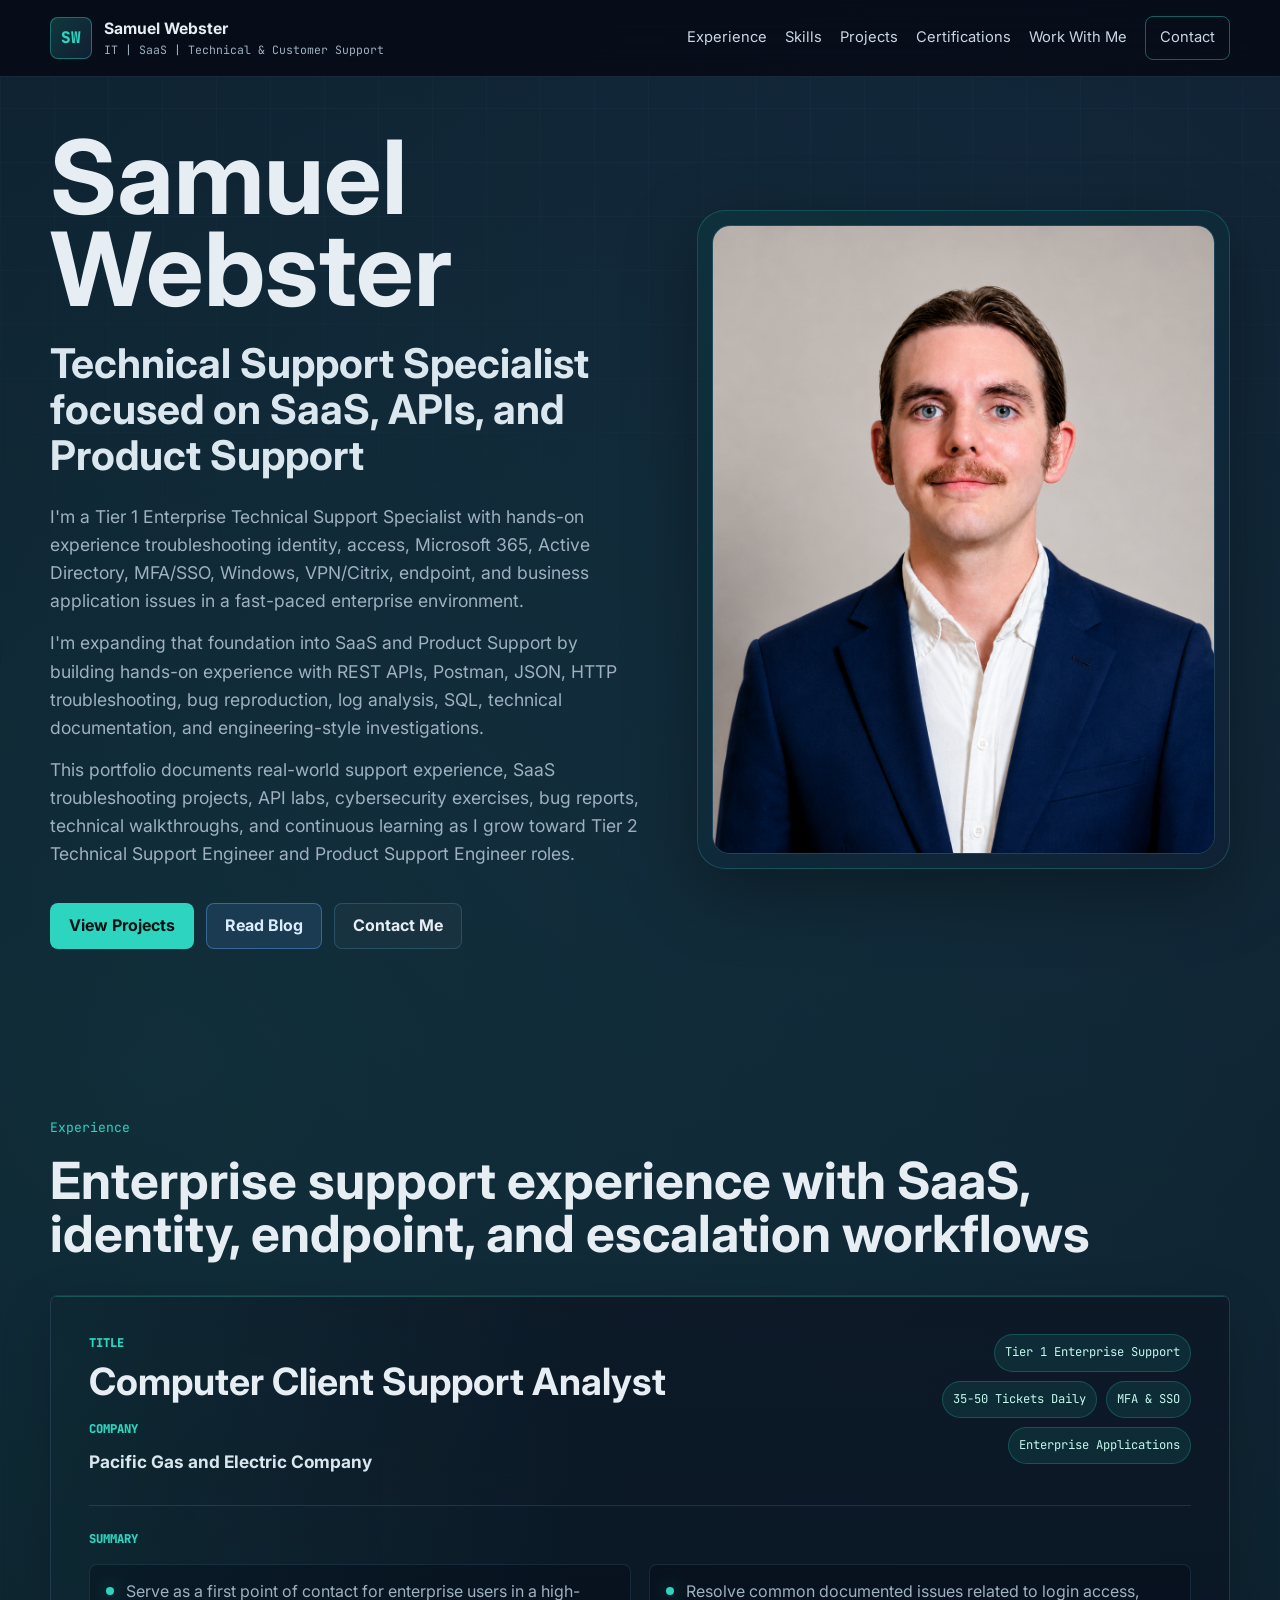
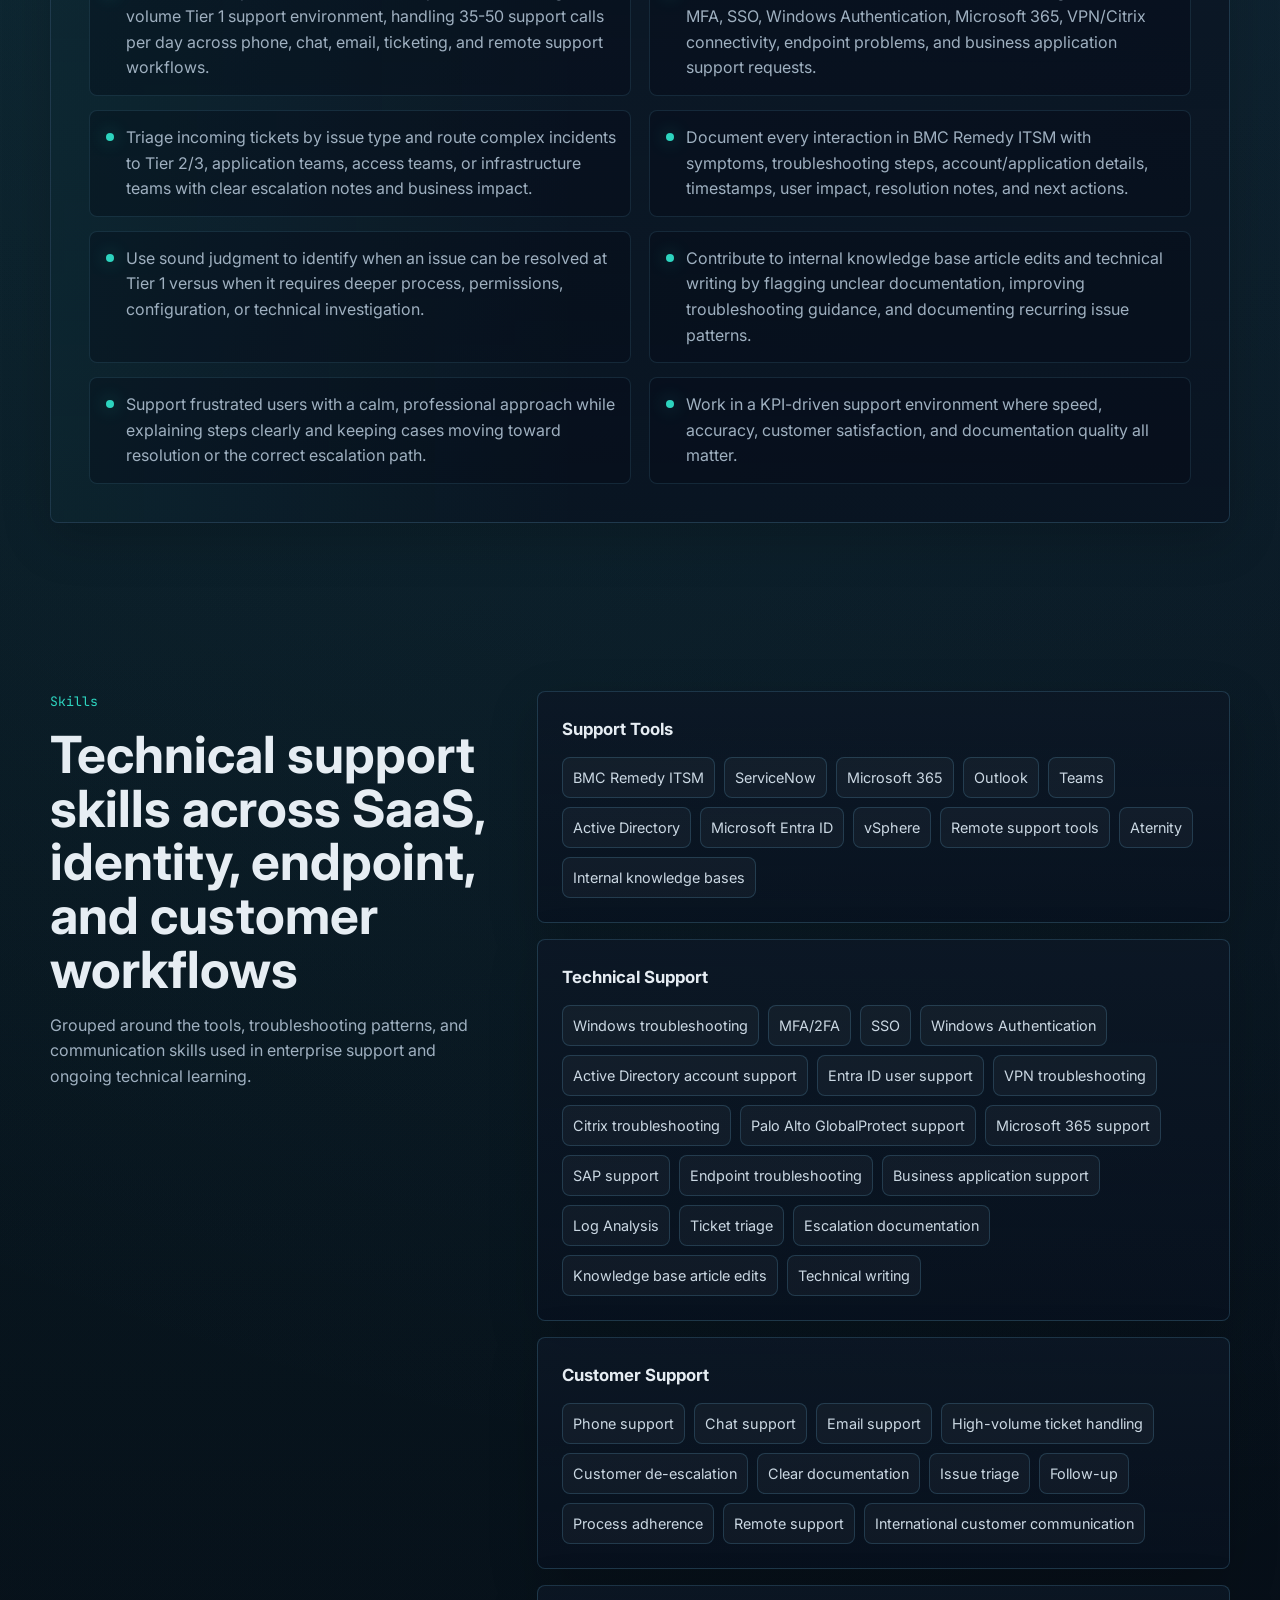
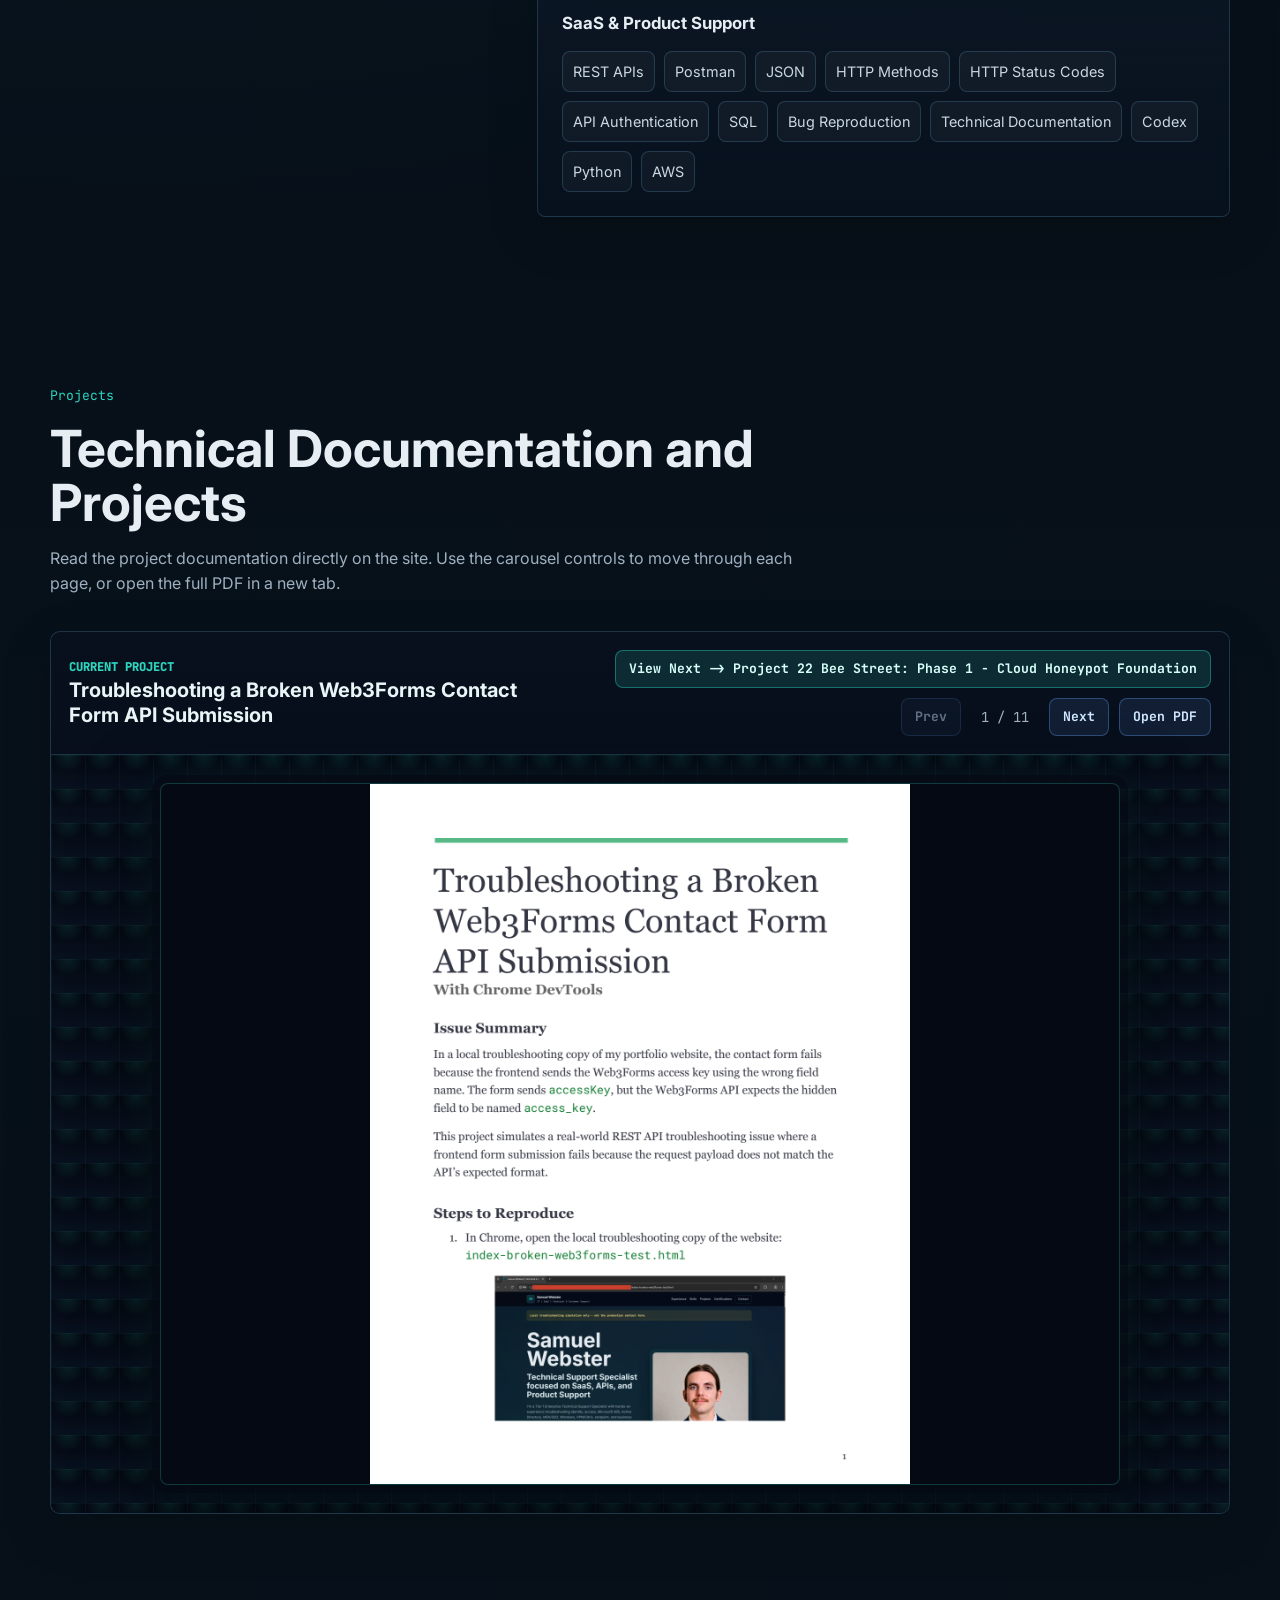
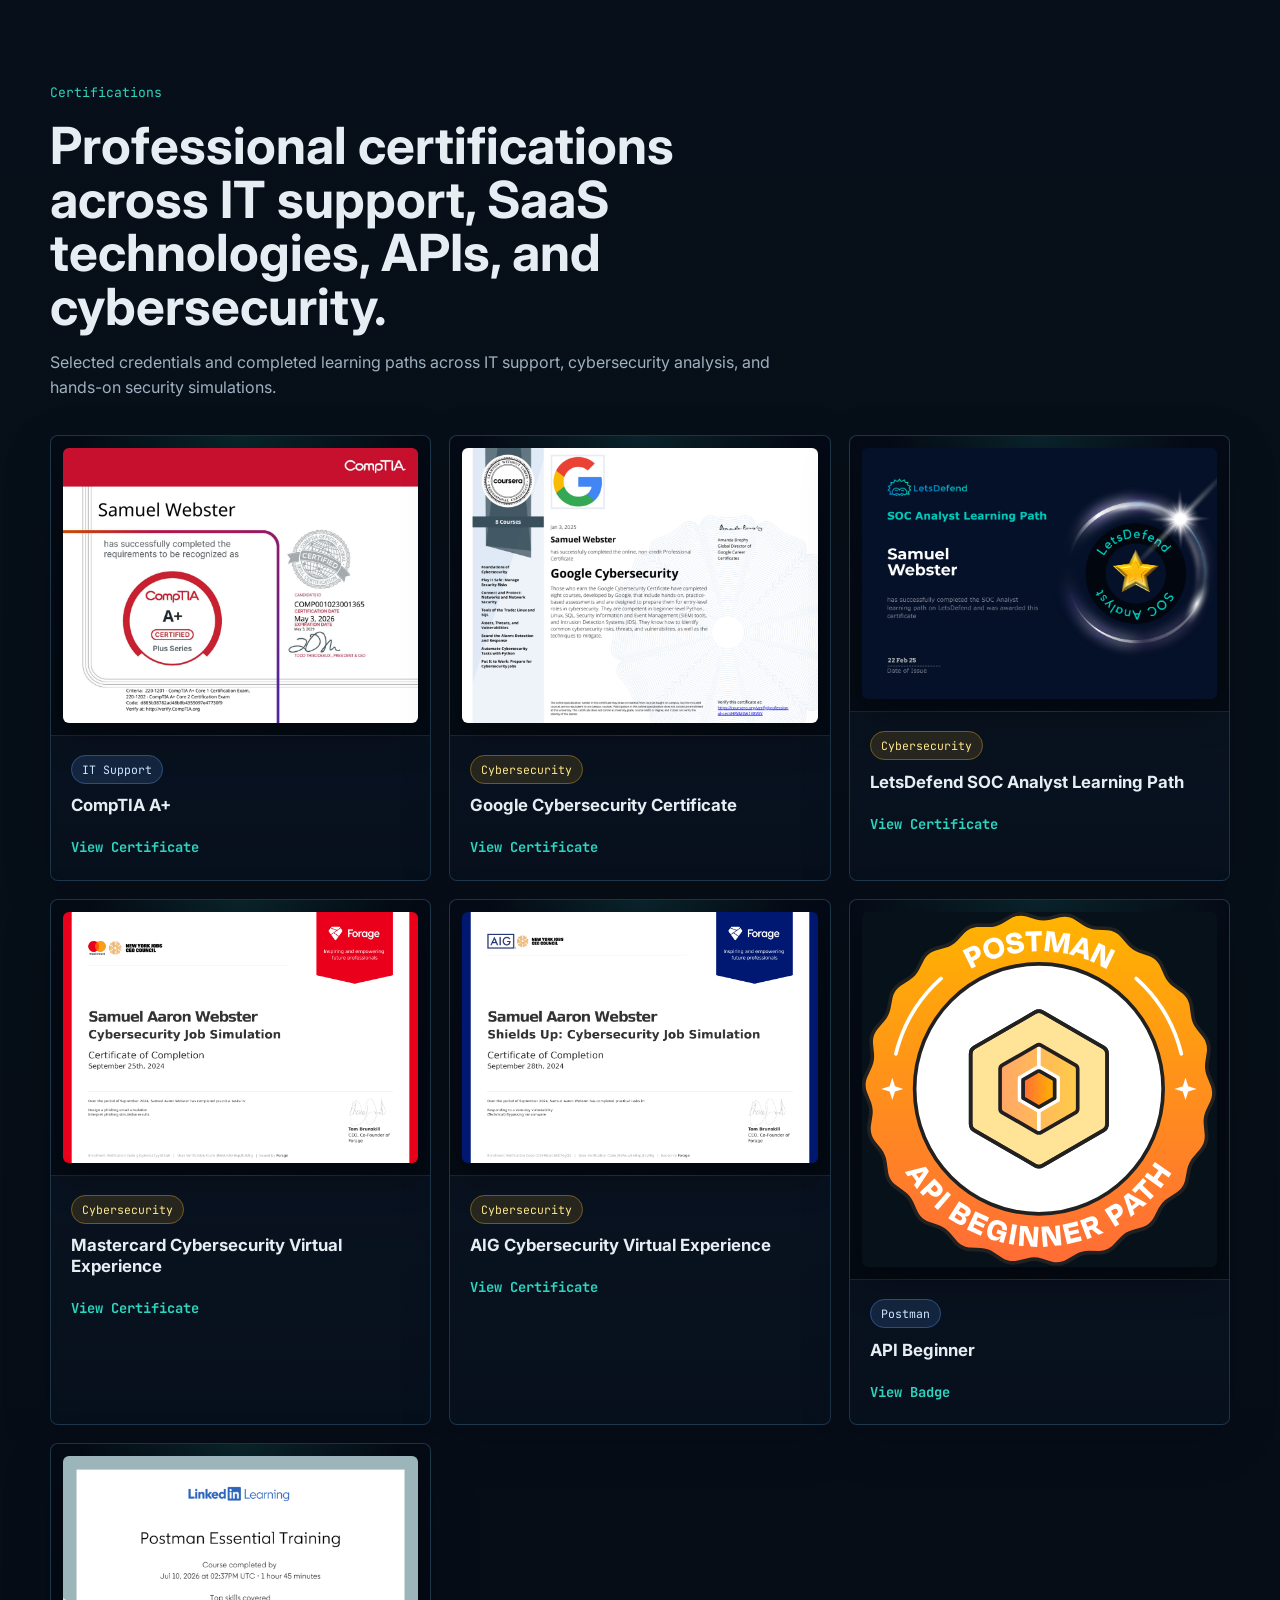
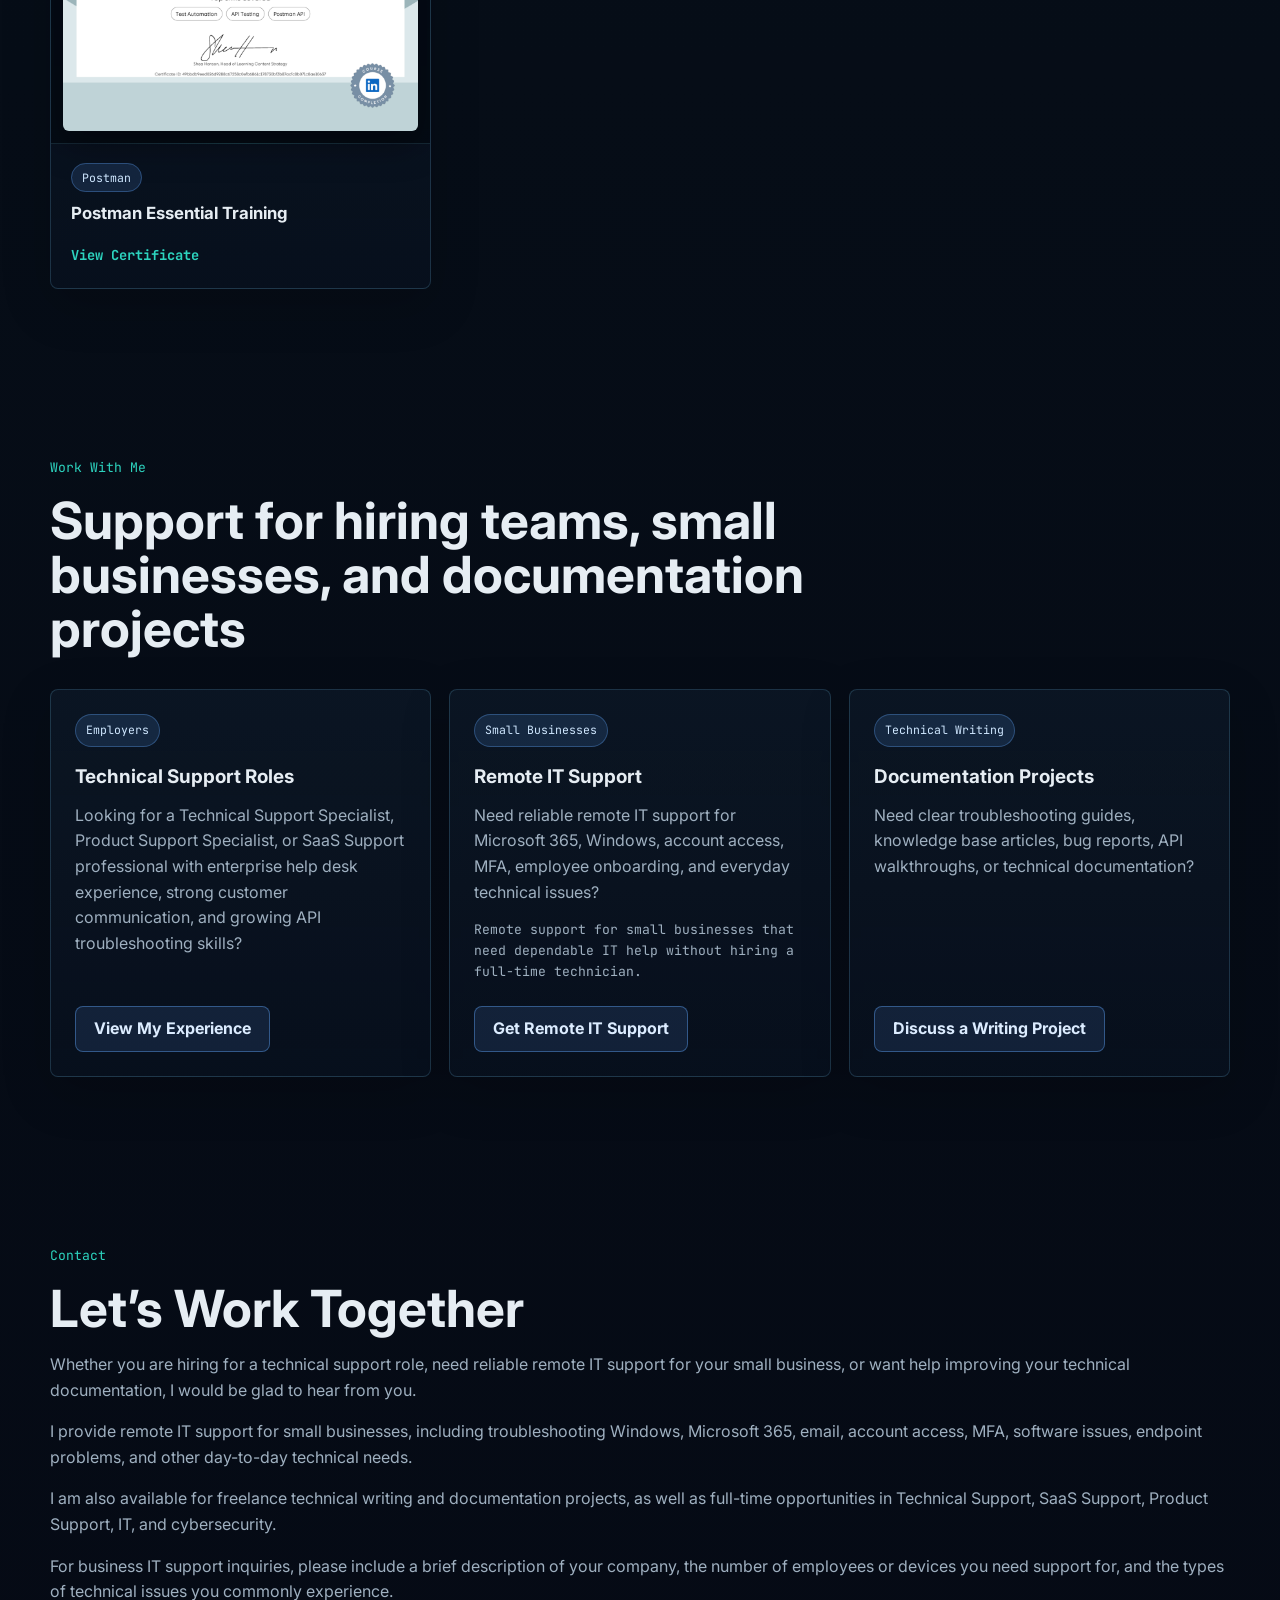
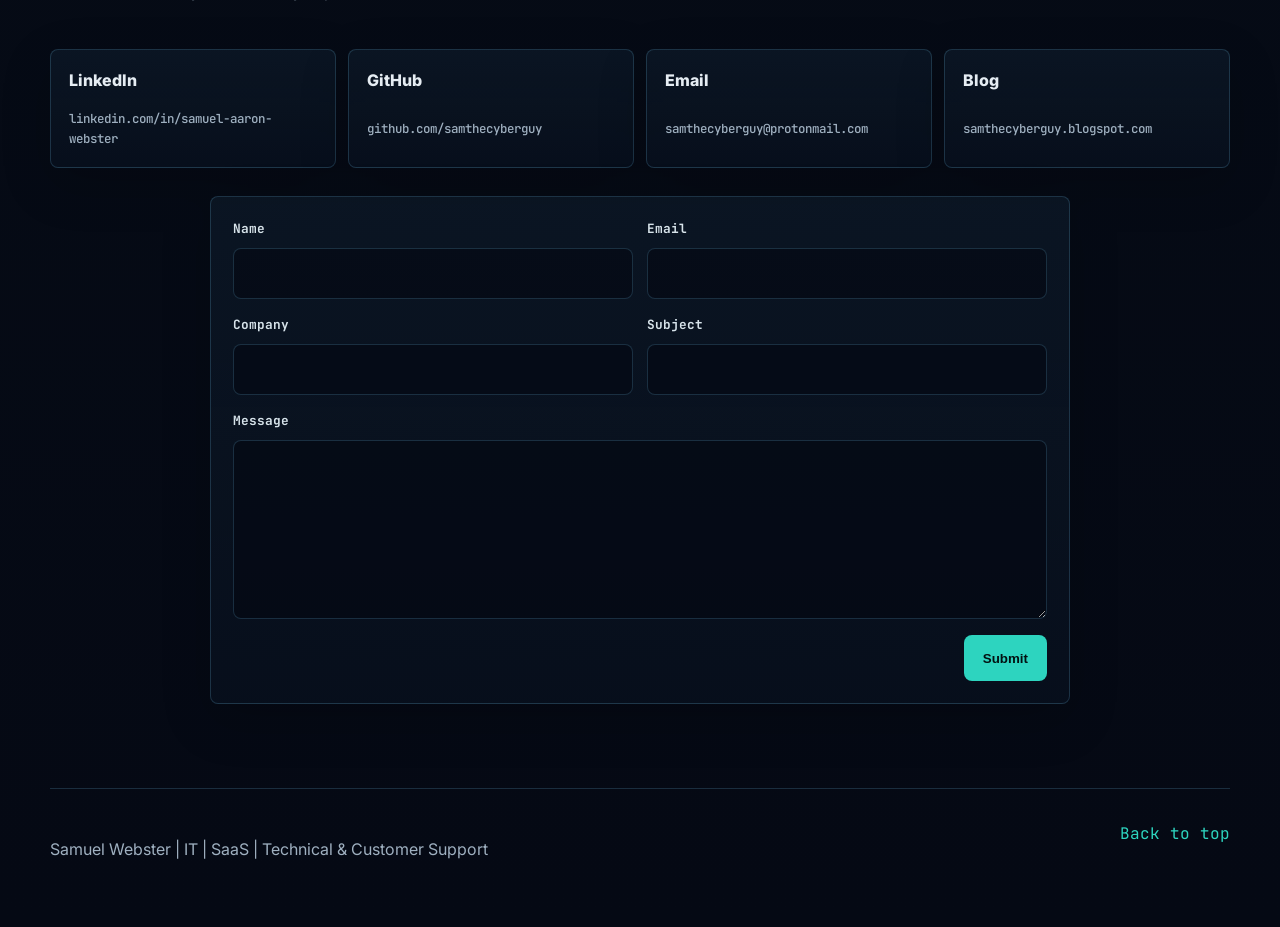
==== commit 009b3986: "Add files via upload update 7/15/26" ====
--- a/index.html
+++ b/index.html
@@ -31,6 +31,7 @@
         <a href="#skills">Skills</a>
         <a href="#projects">Projects</a>
         <a href="#certifications">Certifications</a>
+        <a href="#work-with-me">Work With Me</a>
         <a class="nav-contact" href="#contact">Contact</a>
       </div>
     </nav>
@@ -135,18 +136,18 @@
         <div class="doc-toolbar">
           <div>
             <span class="role-label">Current Project</span>
-            <strong data-project-title>Project 22 Bee Street: Phase 1 - Cloud Honeypot Foundation</strong>
+            <strong data-project-title>Troubleshooting a Broken Web3Forms Contact Form API Submission</strong>
           </div>
           <div class="doc-actions">
             <button class="doc-btn project-switch" type="button" data-project-next>View Next -&gt;</button>
             <button class="doc-btn" type="button" data-doc-prev aria-label="Previous PDF page">Prev</button>
-            <span class="doc-page-status" aria-live="polite"><span data-doc-current>1</span> / <span data-doc-total>31</span></span>
+            <span class="doc-page-status" aria-live="polite"><span data-doc-current>1</span> / <span data-doc-total>11</span></span>
             <button class="doc-btn" type="button" data-doc-next aria-label="Next PDF page">Next</button>
-            <a class="doc-open" href="assets/docs/p22bs-phase-1-cloud-honeypot-foundation.pdf" target="_blank" rel="noopener">Open PDF</a>
+            <a class="doc-open" href="assets/docs/web3forms-contact-form-api-troubleshooting.pdf" target="_blank" rel="noopener">Open PDF</a>
           </div>
         </div>
         <div class="doc-frame">
-          <img data-doc-page src="assets/docs/p22bs-pages/p22bs-phase-1-page-01.png" alt="Project 22 Bee Street PDF page 1">
+          <img data-doc-page src="assets/docs/web3forms-troubleshooting-pages/web3forms-troubleshooting-page-01.png" alt="Web3Forms contact form API troubleshooting PDF page 1">
         </div>
       </article>
     </section>
@@ -231,11 +232,42 @@
       </div>
     </section>
 
+    <section class="section work-with-me" id="work-with-me">
+      <div class="section-heading">
+        <p class="eyebrow">Work With Me</p>
+        <h2>Support for hiring teams, small businesses, and documentation projects</h2>
+      </div>
+      <div class="work-grid">
+        <article class="work-card">
+          <span class="badge helpdesk">Employers</span>
+          <h3>Technical Support Roles</h3>
+          <p>Looking for a Technical Support Specialist, Product Support Specialist, or SaaS Support professional with enterprise help desk experience, strong customer communication, and growing API troubleshooting skills?</p>
+          <a class="btn secondary" href="#experience">View My Experience</a>
+        </article>
+        <article class="work-card">
+          <span class="badge ad">Small Businesses</span>
+          <h3>Remote IT Support</h3>
+          <p>Need reliable remote IT support for Microsoft 365, Windows, account access, MFA, employee onboarding, and everyday technical issues?</p>
+          <p class="work-note">Remote support for small businesses that need dependable IT help without hiring a full-time technician.</p>
+          <a class="btn secondary" href="#contact">Get Remote IT Support</a>
+        </article>
+        <article class="work-card">
+          <span class="badge helpdesk">Technical Writing</span>
+          <h3>Documentation Projects</h3>
+          <p>Need clear troubleshooting guides, knowledge base articles, bug reports, API walkthroughs, or technical documentation?</p>
+          <a class="btn secondary" href="#contact">Discuss a Writing Project</a>
+        </article>
+      </div>
+    </section>
+
     <section class="section contact" id="contact">
       <div>
         <p class="eyebrow">Contact</p>
-        <h2>Feel free to reach out!</h2>
-        <p>I'm always interested in connecting with recruiters, hiring managers, and other technology professionals regarding Technical Support, SaaS Support, Product Support, IT, and cybersecurity opportunities.</p>
+        <h2>Let&rsquo;s Work Together</h2>
+        <p>Whether you are hiring for a technical support role, need reliable remote IT support for your small business, or want help improving your technical documentation, I would be glad to hear from you.</p>
+        <p>I provide remote IT support for small businesses, including troubleshooting Windows, Microsoft 365, email, account access, MFA, software issues, endpoint problems, and other day-to-day technical needs.</p>
+        <p>I am also available for freelance technical writing and documentation projects, as well as full-time opportunities in Technical Support, SaaS Support, Product Support, IT, and cybersecurity.</p>
+        <p>For business IT support inquiries, please include a brief description of your company, the number of employees or devices you need support for, and the types of technical issues you commonly experience.</p>
       </div>
       <div class="contact-links">
         <a href="https://linkedin.com/in/samuel-aaron-webster" target="_blank" rel="noopener">LinkedIn <span>linkedin.com/in/samuel-aaron-webster</span></a>
@@ -243,10 +275,11 @@
         <a href="mailto:samthecyberguy@protonmail.com">Email <span>samthecyberguy@protonmail.com</span></a>
         <a href="https://samthecyberguy.blogspot.com/" target="_blank" rel="noopener">Blog <span>samthecyberguy.blogspot.com</span></a>
       </div>
-      <form class="contact-form" data-contact-form data-contact-endpoint="https://api.web3forms.com/submit" novalidate>
-        <!-- Demonstrates REST API form submission using a JSON POST request. -->
+      <form id="contact-form" action="https://api.web3forms.com/submit" method="POST">
         <input type="hidden" name="access_key" value="55e2f08d-09cb-45c2-a583-499214f3248a">
         <input type="hidden" name="from_name" value="Samuel Webster Portfolio">
+        <input type="hidden" name="redirect" value="https://samuelwebster.tech/thank-you.html">
+        <input type="checkbox" name="botcheck" style="display:none">
         <div class="form-field honeypot-field" aria-hidden="true">
           <label for="contact-website">Website</label>
           <input id="contact-website" name="website" type="text" tabindex="-1" autocomplete="off">
--- a/styles.css
+++ b/styles.css
@@ -127,6 +127,14 @@
   color: var(--green);
 }
 
+a:focus-visible,
+button:focus-visible,
+input:focus-visible,
+textarea:focus-visible {
+  outline: 2px solid var(--green);
+  outline-offset: 3px;
+}
+
 .nav-contact {
   padding: 9px 14px !important;
   border: 1px solid var(--line-strong);
@@ -284,6 +292,7 @@
 .experience-card,
 .doc-viewer,
 .cert-card,
+.work-card,
 .terminal-card,
 .contact-links a {
   border: 1px solid var(--line);
@@ -786,6 +795,57 @@
   border-color: var(--line-strong);
 }
 
+.work-with-me {
+  padding-top: 84px;
+}
+
+.work-grid {
+  display: grid;
+  grid-template-columns: repeat(3, minmax(0, 1fr));
+  gap: 18px;
+  align-items: stretch;
+}
+
+.work-card {
+  min-height: 100%;
+  padding: 24px;
+  border-radius: 8px;
+  display: flex;
+  flex-direction: column;
+  transition: transform 180ms ease, border-color 180ms ease, background 180ms ease;
+}
+
+.work-card:hover {
+  transform: translateY(-5px);
+  border-color: var(--line-strong);
+  background: linear-gradient(180deg, rgba(15, 35, 54, 0.92), rgba(8, 17, 31, 0.82));
+}
+
+.work-card h3 {
+  margin: 18px 0 0;
+  font-size: 1.18rem;
+  line-height: 1.28;
+}
+
+.work-card p {
+  margin: 14px 0 0;
+  color: var(--muted);
+}
+
+.work-card p:last-of-type {
+  margin-bottom: 24px;
+}
+
+.work-card .btn {
+  width: fit-content;
+  margin-top: auto;
+}
+
+.work-note {
+  font-family: var(--mono);
+  font-size: 0.82rem;
+}
+
 .terminal-card {
   border-radius: 10px;
   overflow: hidden;
@@ -859,7 +919,8 @@
   font-weight: 500;
 }
 
-.contact-form {
+.contact-form,
+#contact-form {
   width: min(100%, 860px);
   justify-self: center;
   display: grid;
@@ -944,10 +1005,37 @@
   color: var(--danger);
 }
 
-.contact-form button:disabled {
+.contact-form button:disabled,
+#contact-form button:disabled {
   cursor: not-allowed;
   opacity: 0.7;
   transform: none;
+}
+
+.thank-you-section {
+  min-height: calc(100vh - 180px);
+  display: grid;
+  place-items: center;
+}
+
+.thank-you-card {
+  width: min(100%, 760px);
+  border: 1px solid var(--line);
+  border-radius: 8px;
+  background: linear-gradient(180deg, rgba(12, 23, 37, 0.9), rgba(8, 17, 31, 0.76));
+  box-shadow: var(--shadow);
+}
+
+.thank-you-card h1 {
+  margin: 0 0 18px;
+  font-size: clamp(2.5rem, 7vw, 4.8rem);
+}
+
+.thank-you-card p:not(.eyebrow) {
+  max-width: 560px;
+  margin: 0 0 28px;
+  color: var(--muted);
+  font-size: 1.1rem;
 }
 
 .site-footer {
@@ -984,6 +1072,7 @@
   .metrics,
   .project-grid,
   .cert-grid,
+  .work-grid,
   .article-grid {
     grid-template-columns: repeat(2, 1fr);
   }
@@ -1056,6 +1145,7 @@
   .metrics,
   .project-grid,
   .cert-grid,
+  .work-grid,
   .article-grid {
     grid-template-columns: 1fr;
   }
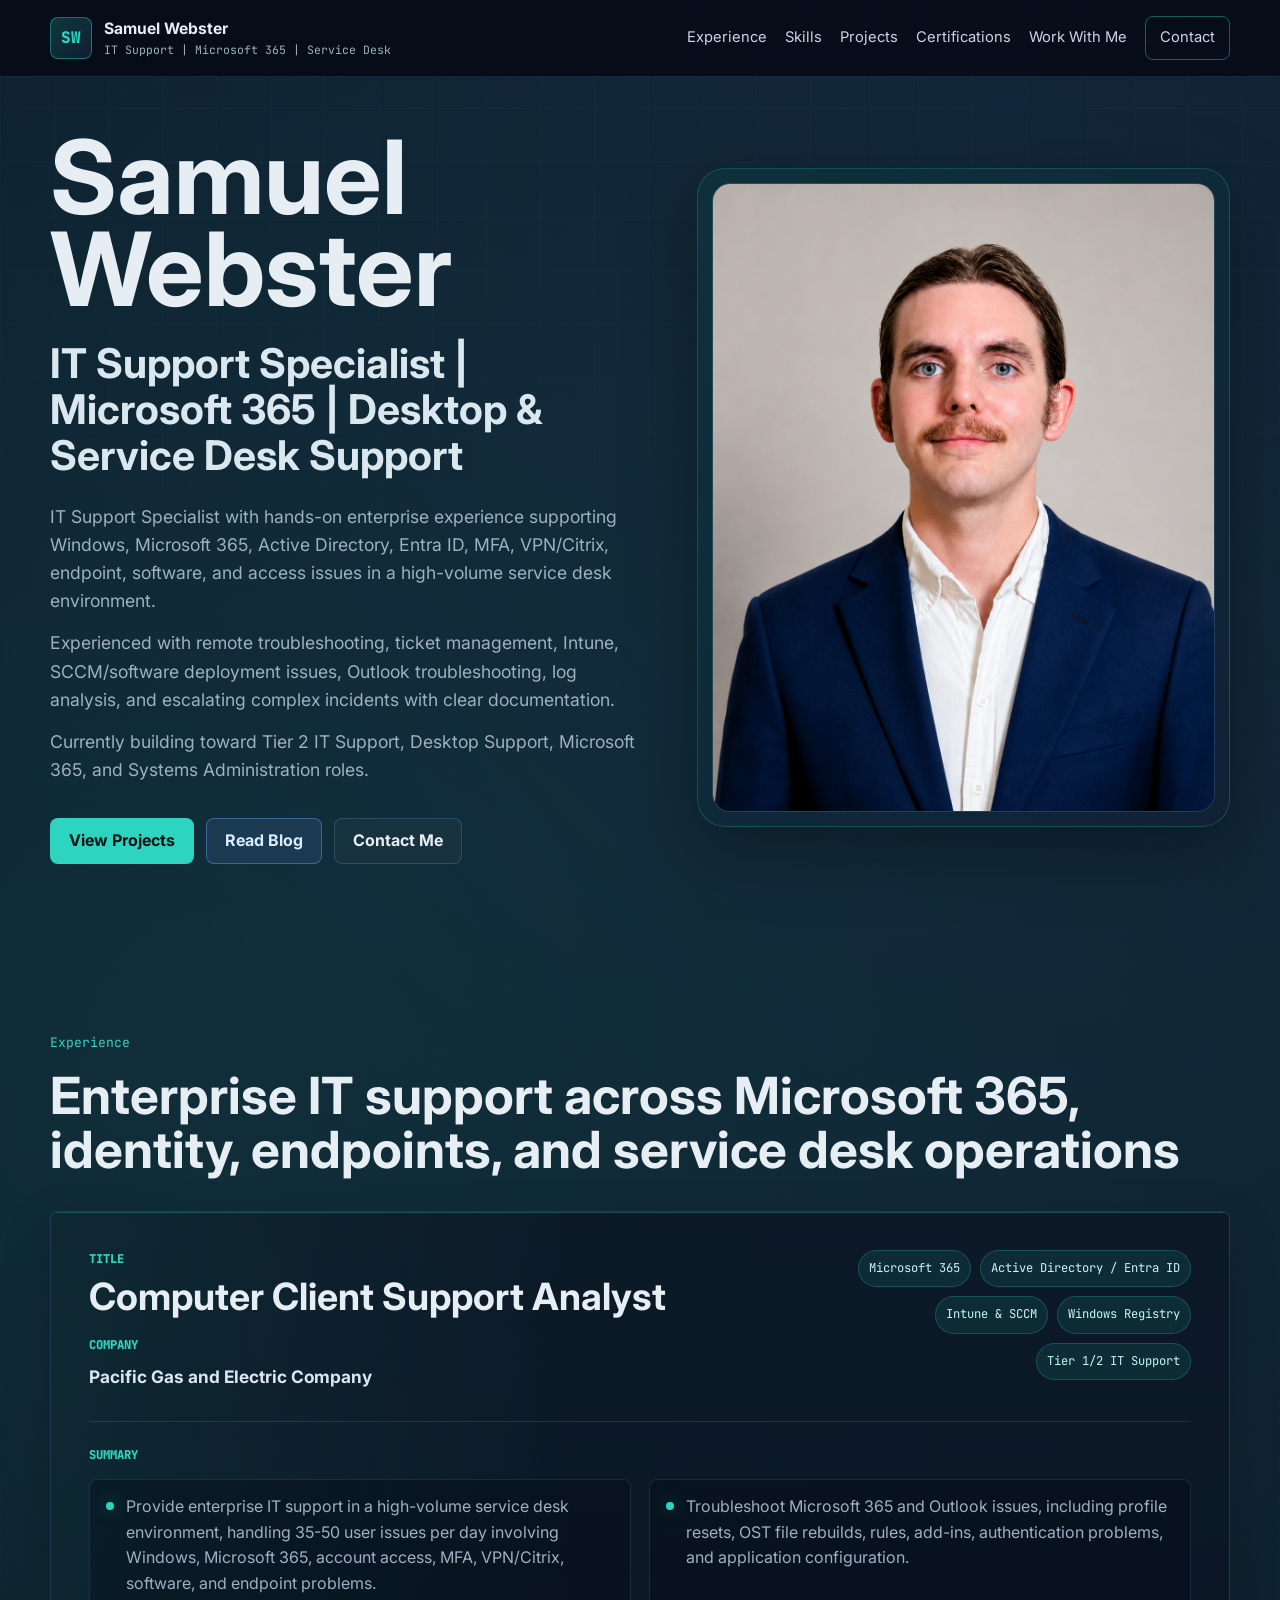
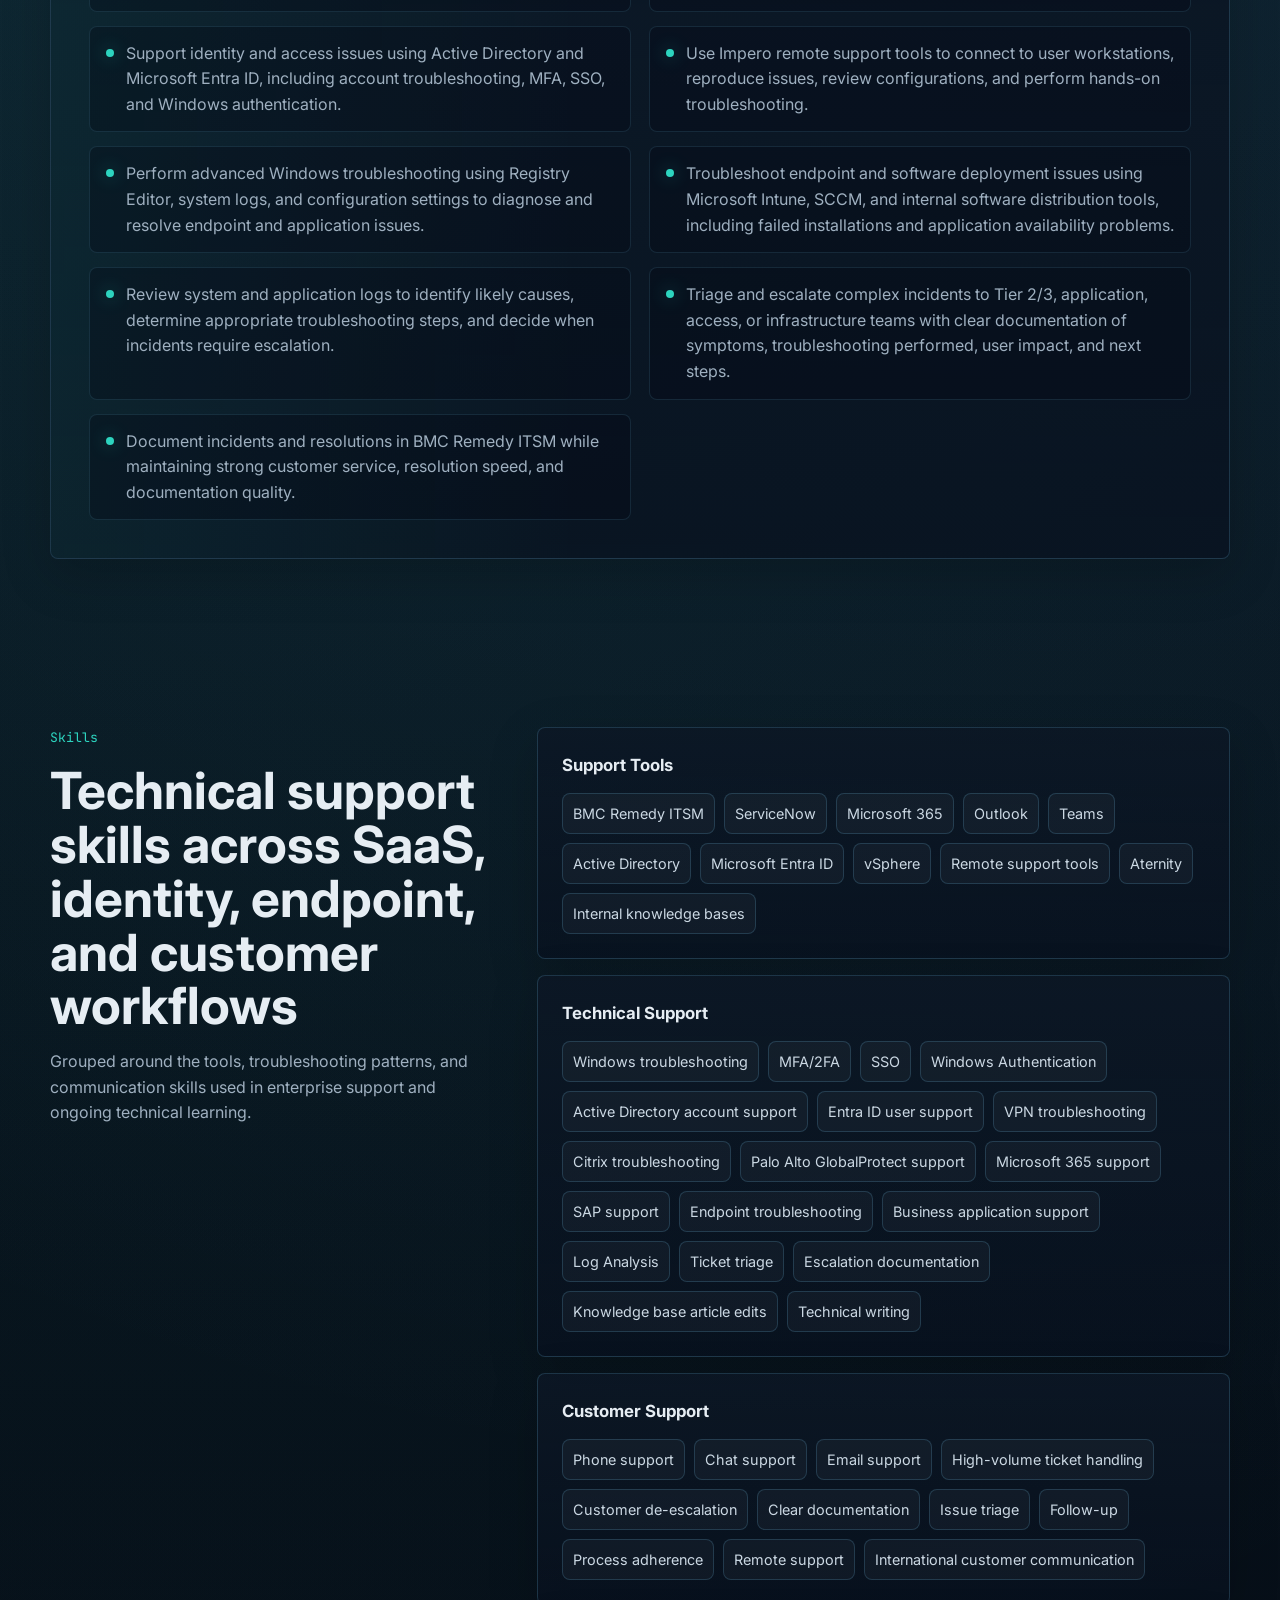
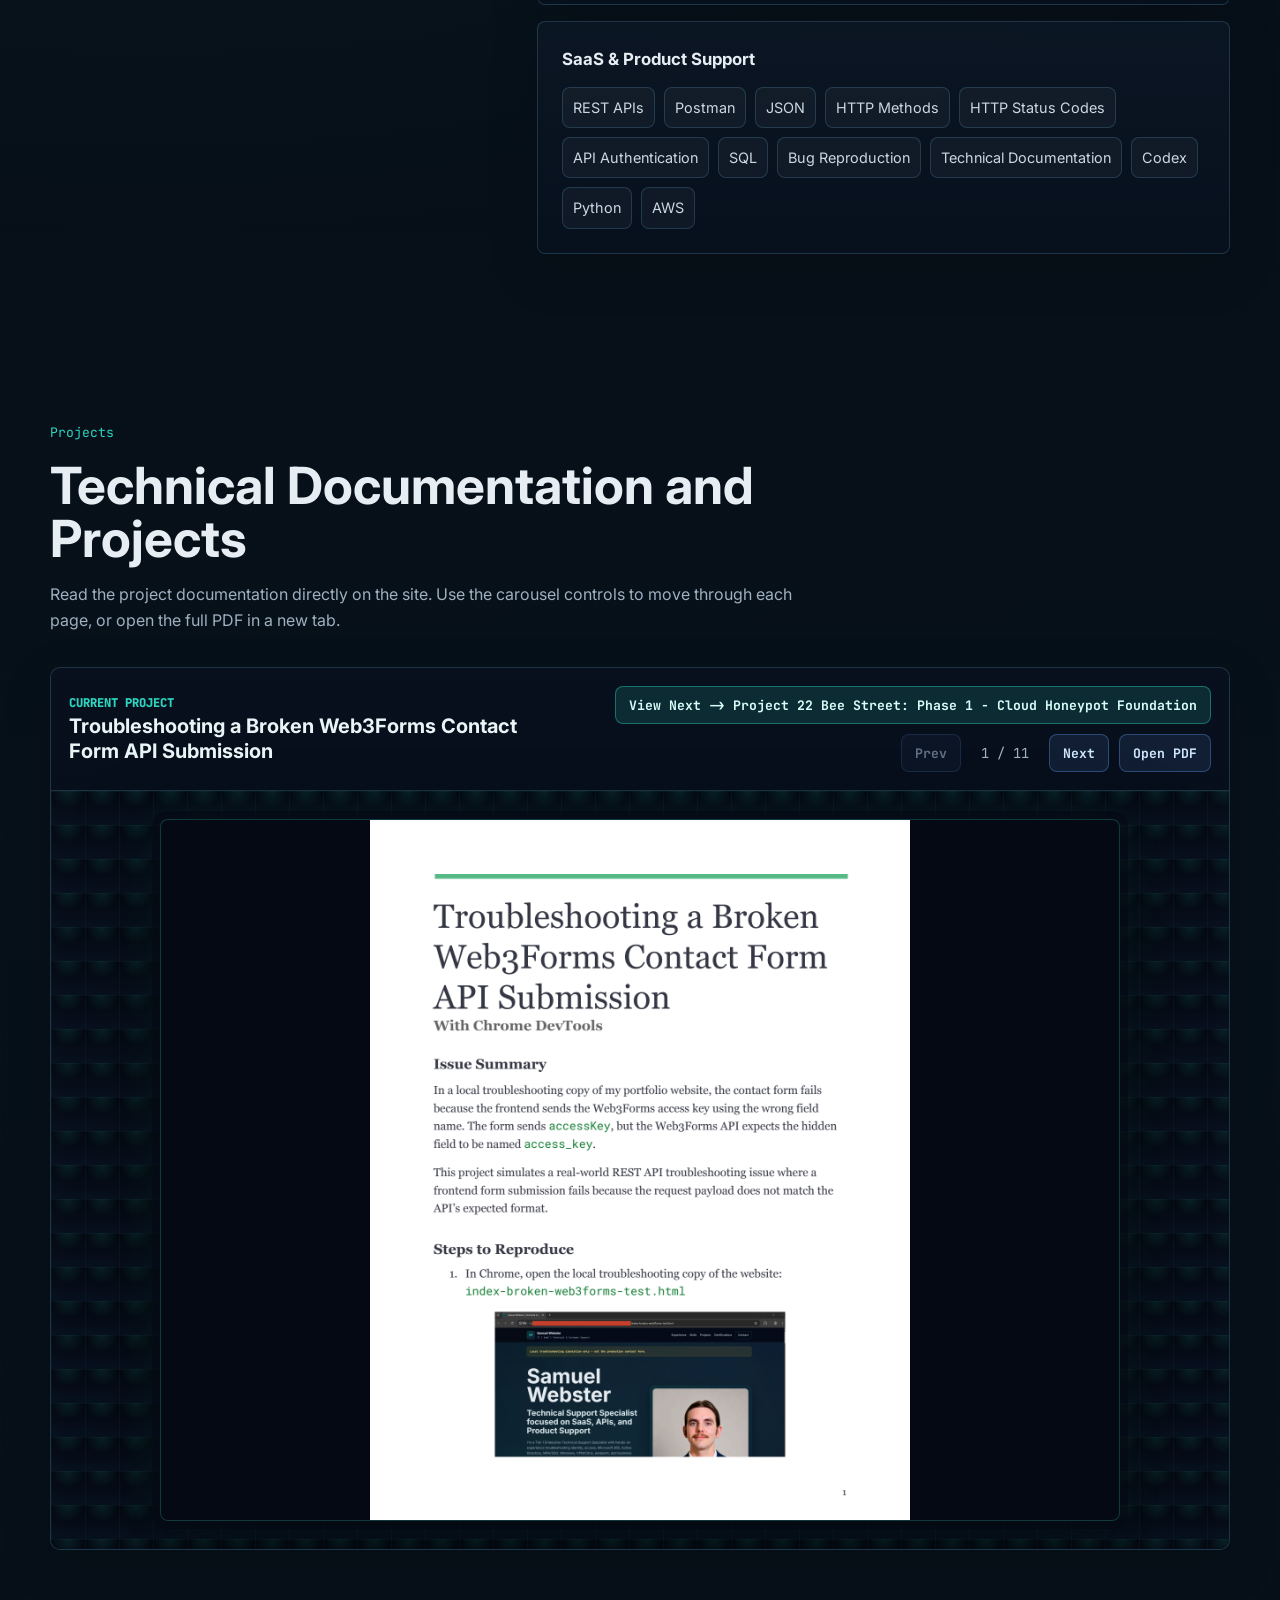
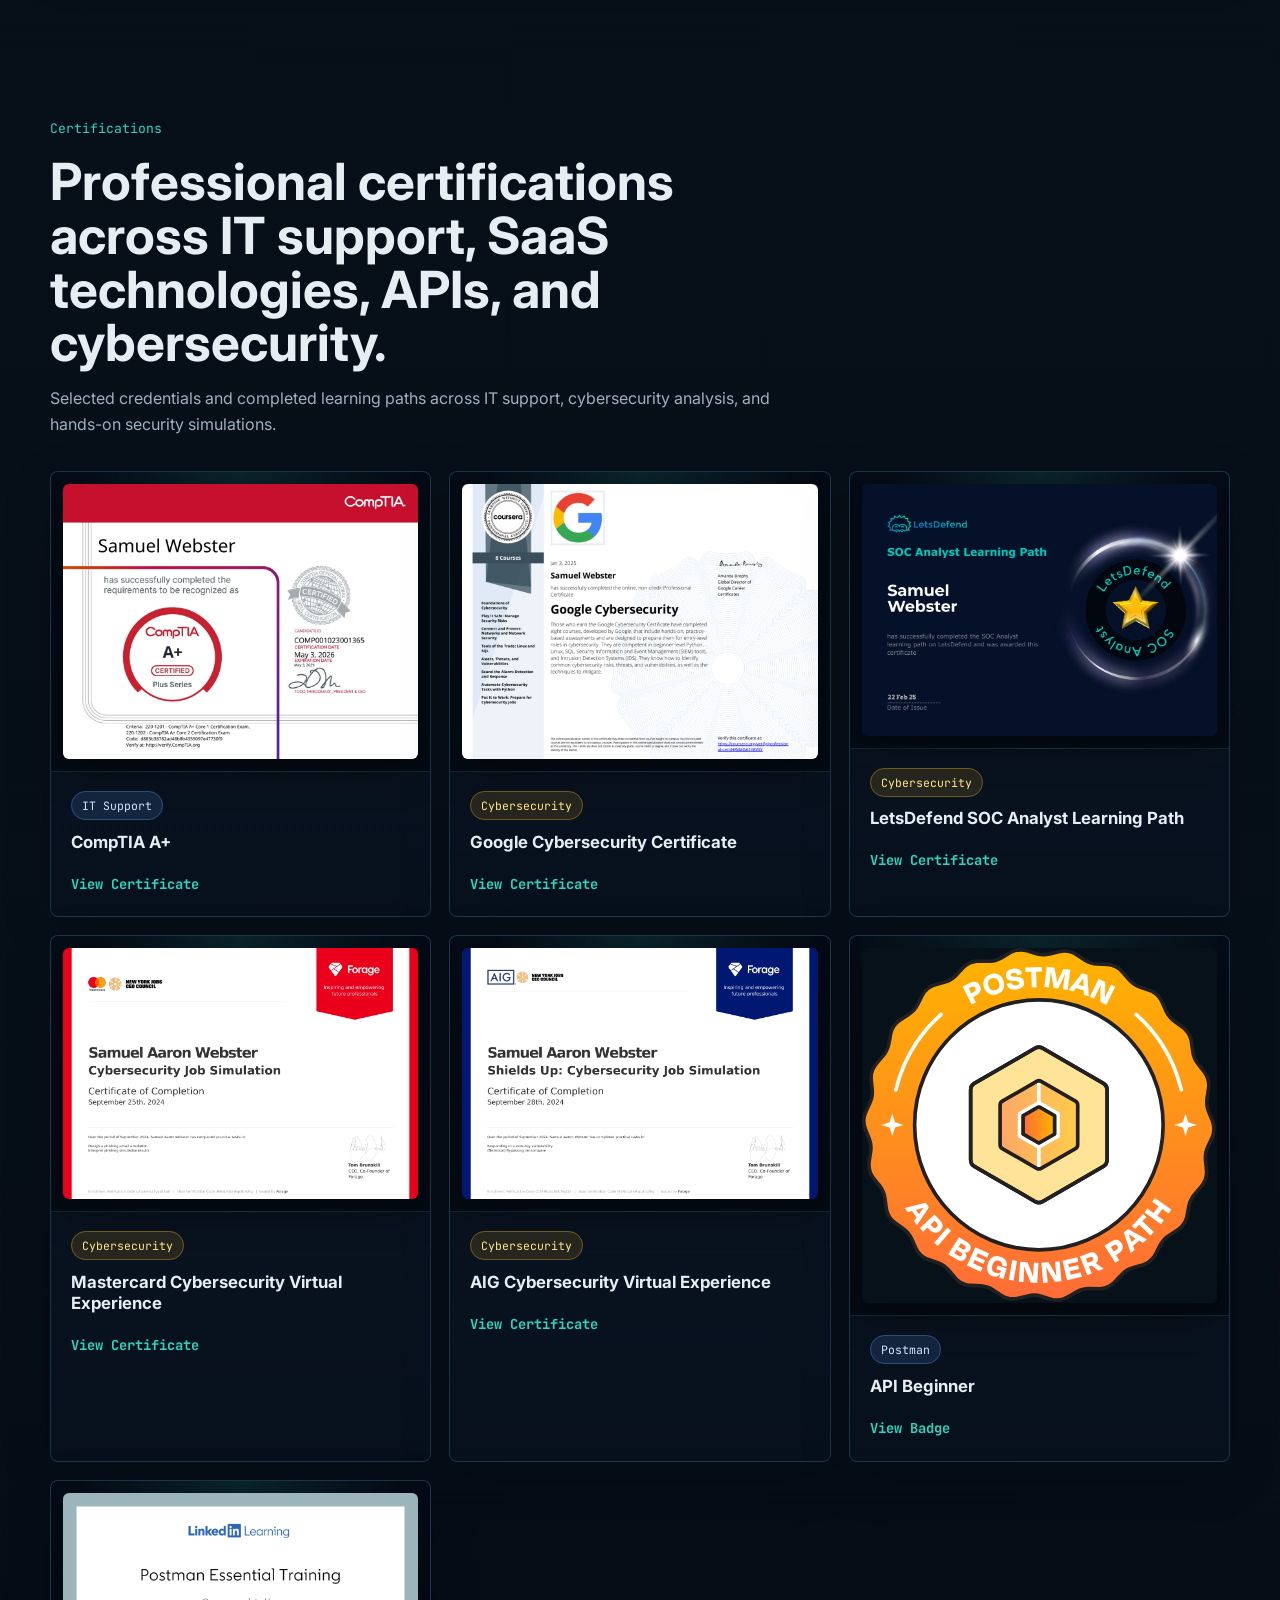
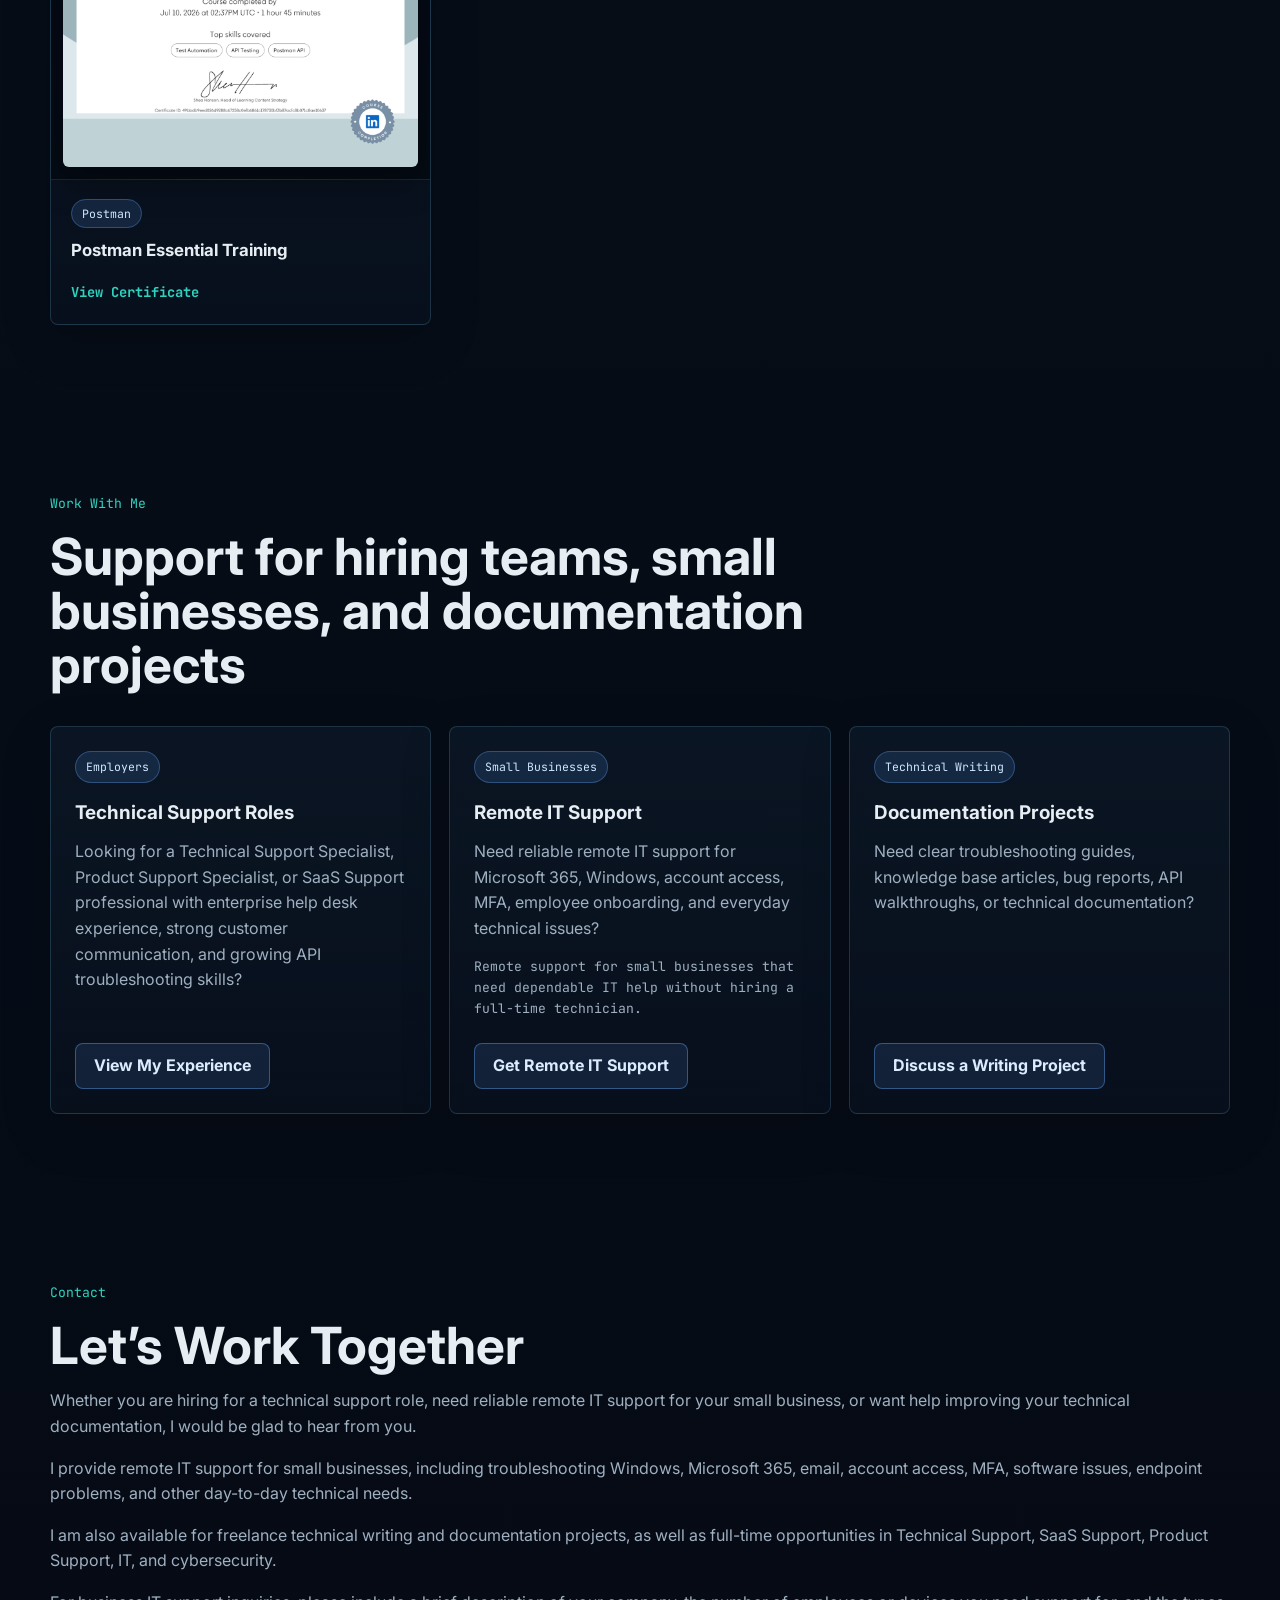
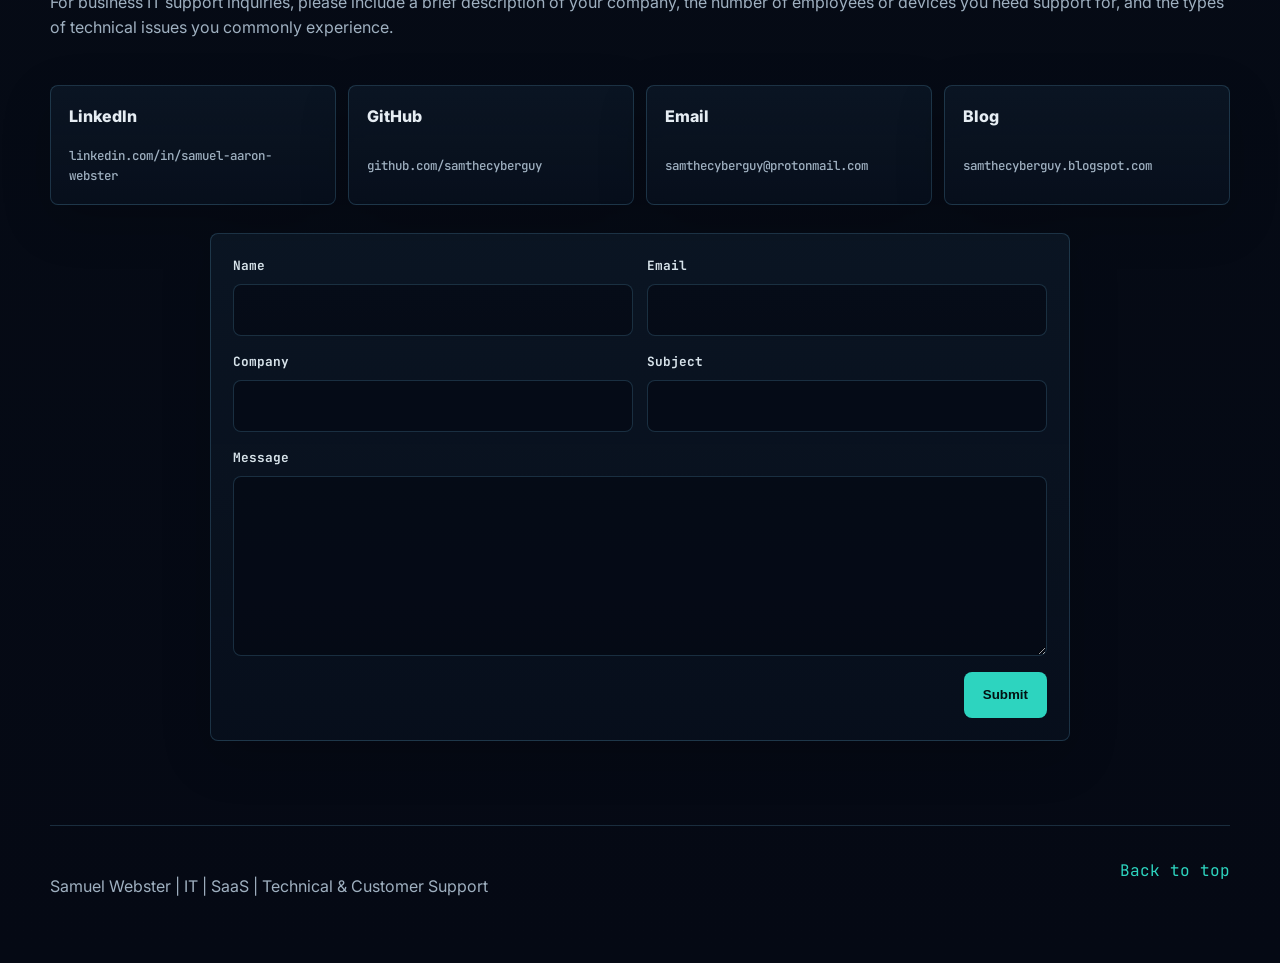
==== commit 1abe3117: "Add files via upload" ====
--- a/index.html
+++ b/index.html
@@ -18,7 +18,7 @@
         <span class="brand-mark">SW</span>
         <span>
           <strong>Samuel Webster</strong>
-          <small>IT | SaaS | Technical &amp; Customer Support</small>
+          <small>IT Support | Microsoft 365 | Service Desk</small>
         </span>
       </a>
       <button class="nav-toggle" type="button" aria-expanded="false" aria-controls="site-menu">
@@ -41,10 +41,10 @@
     <section class="hero section">
       <div class="hero-copy">
         <h1>Samuel Webster</h1>
-        <h2>Technical Support Specialist focused on SaaS, APIs, and Product Support</h2>
-        <p class="hero-intro">I'm a Tier 1 Enterprise Technical Support Specialist with hands-on experience troubleshooting identity, access, Microsoft 365, Active Directory, MFA/SSO, Windows, VPN/Citrix, endpoint, and business application issues in a fast-paced enterprise environment.</p>
-        <p class="hero-intro hero-intro-secondary">I'm expanding that foundation into SaaS and Product Support by building hands-on experience with REST APIs, Postman, JSON, HTTP troubleshooting, bug reproduction, log analysis, SQL, technical documentation, and engineering-style investigations.</p>
-        <p class="hero-intro hero-intro-secondary">This portfolio documents real-world support experience, SaaS troubleshooting projects, API labs, cybersecurity exercises, bug reports, technical walkthroughs, and continuous learning as I grow toward Tier 2 Technical Support Engineer and Product Support Engineer roles.</p>
+        <h2>IT Support Specialist | Microsoft 365 | Desktop &amp; Service Desk Support</h2>
+        <p class="hero-intro">IT Support Specialist with hands-on enterprise experience supporting Windows, Microsoft 365, Active Directory, Entra ID, MFA, VPN/Citrix, endpoint, software, and access issues in a high-volume service desk environment.</p>
+        <p class="hero-intro hero-intro-secondary">Experienced with remote troubleshooting, ticket management, Intune, SCCM/software deployment issues, Outlook troubleshooting, log analysis, and escalating complex incidents with clear documentation.</p>
+        <p class="hero-intro hero-intro-secondary">Currently building toward Tier 2 IT Support, Desktop Support, Microsoft 365, and Systems Administration roles.</p>
         <div class="hero-actions">
           <a class="btn primary" href="#projects">View Projects</a>
           <a class="btn secondary" href="https://samthecyberguy.blogspot.com/" target="_blank" rel="noopener">Read Blog</a>
@@ -59,7 +59,7 @@
     <section class="section experience" id="experience">
       <div class="section-heading">
         <p class="eyebrow">Experience</p>
-        <h2>Enterprise support experience with SaaS, identity, endpoint, and escalation workflows</h2>
+        <h2>Enterprise IT support across Microsoft 365, identity, endpoints, and service desk operations</h2>
       </div>
       <article class="experience-card">
         <div class="experience-header">
@@ -70,23 +70,25 @@
             <p>Pacific Gas and Electric Company</p>
           </div>
           <div class="experience-tags" aria-label="Experience highlights">
-            <span>Tier 1 Enterprise Support</span>
-            <span>35-50 Tickets Daily</span>
-            <span>MFA &amp; SSO</span>
-            <span>Enterprise Applications</span>
+            <span>Microsoft 365</span>
+            <span>Active Directory / Entra ID</span>
+            <span>Intune &amp; SCCM</span>
+            <span>Windows Registry</span>
+            <span>Tier 1/2 IT Support</span>
           </div>
         </div>
         <div class="experience-summary">
           <span class="role-label">Summary</span>
           <ul>
-            <li>Serve as a first point of contact for enterprise users in a high-volume Tier 1 support environment, handling 35-50 support calls per day across phone, chat, email, ticketing, and remote support workflows.</li>
-            <li>Resolve common documented issues related to login access, MFA, SSO, Windows Authentication, Microsoft 365, VPN/Citrix connectivity, endpoint problems, and business application support requests.</li>
-            <li>Triage incoming tickets by issue type and route complex incidents to Tier 2/3, application teams, access teams, or infrastructure teams with clear escalation notes and business impact.</li>
-            <li>Document every interaction in BMC Remedy ITSM with symptoms, troubleshooting steps, account/application details, timestamps, user impact, resolution notes, and next actions.</li>
-            <li>Use sound judgment to identify when an issue can be resolved at Tier 1 versus when it requires deeper process, permissions, configuration, or technical investigation.</li>
-            <li>Contribute to internal knowledge base article edits and technical writing by flagging unclear documentation, improving troubleshooting guidance, and documenting recurring issue patterns.</li>
-            <li>Support frustrated users with a calm, professional approach while explaining steps clearly and keeping cases moving toward resolution or the correct escalation path.</li>
-            <li>Work in a KPI-driven support environment where speed, accuracy, customer satisfaction, and documentation quality all matter.</li>
+            <li>Provide enterprise IT support in a high-volume service desk environment, handling 35-50 user issues per day involving Windows, Microsoft 365, account access, MFA, VPN/Citrix, software, and endpoint problems.</li>
+            <li>Troubleshoot Microsoft 365 and Outlook issues, including profile resets, OST file rebuilds, rules, add-ins, authentication problems, and application configuration.</li>
+            <li>Support identity and access issues using Active Directory and Microsoft Entra ID, including account troubleshooting, MFA, SSO, and Windows authentication.</li>
+            <li>Use Impero remote support tools to connect to user workstations, reproduce issues, review configurations, and perform hands-on troubleshooting.</li>
+            <li>Perform advanced Windows troubleshooting using Registry Editor, system logs, and configuration settings to diagnose and resolve endpoint and application issues.</li>
+            <li>Troubleshoot endpoint and software deployment issues using Microsoft Intune, SCCM, and internal software distribution tools, including failed installations and application availability problems.</li>
+            <li>Review system and application logs to identify likely causes, determine appropriate troubleshooting steps, and decide when incidents require escalation.</li>
+            <li>Triage and escalate complex incidents to Tier 2/3, application, access, or infrastructure teams with clear documentation of symptoms, troubleshooting performed, user impact, and next steps.</li>
+            <li>Document incidents and resolutions in BMC Remedy ITSM while maintaining strong customer service, resolution speed, and documentation quality.</li>
           </ul>
         </div>
       </article>
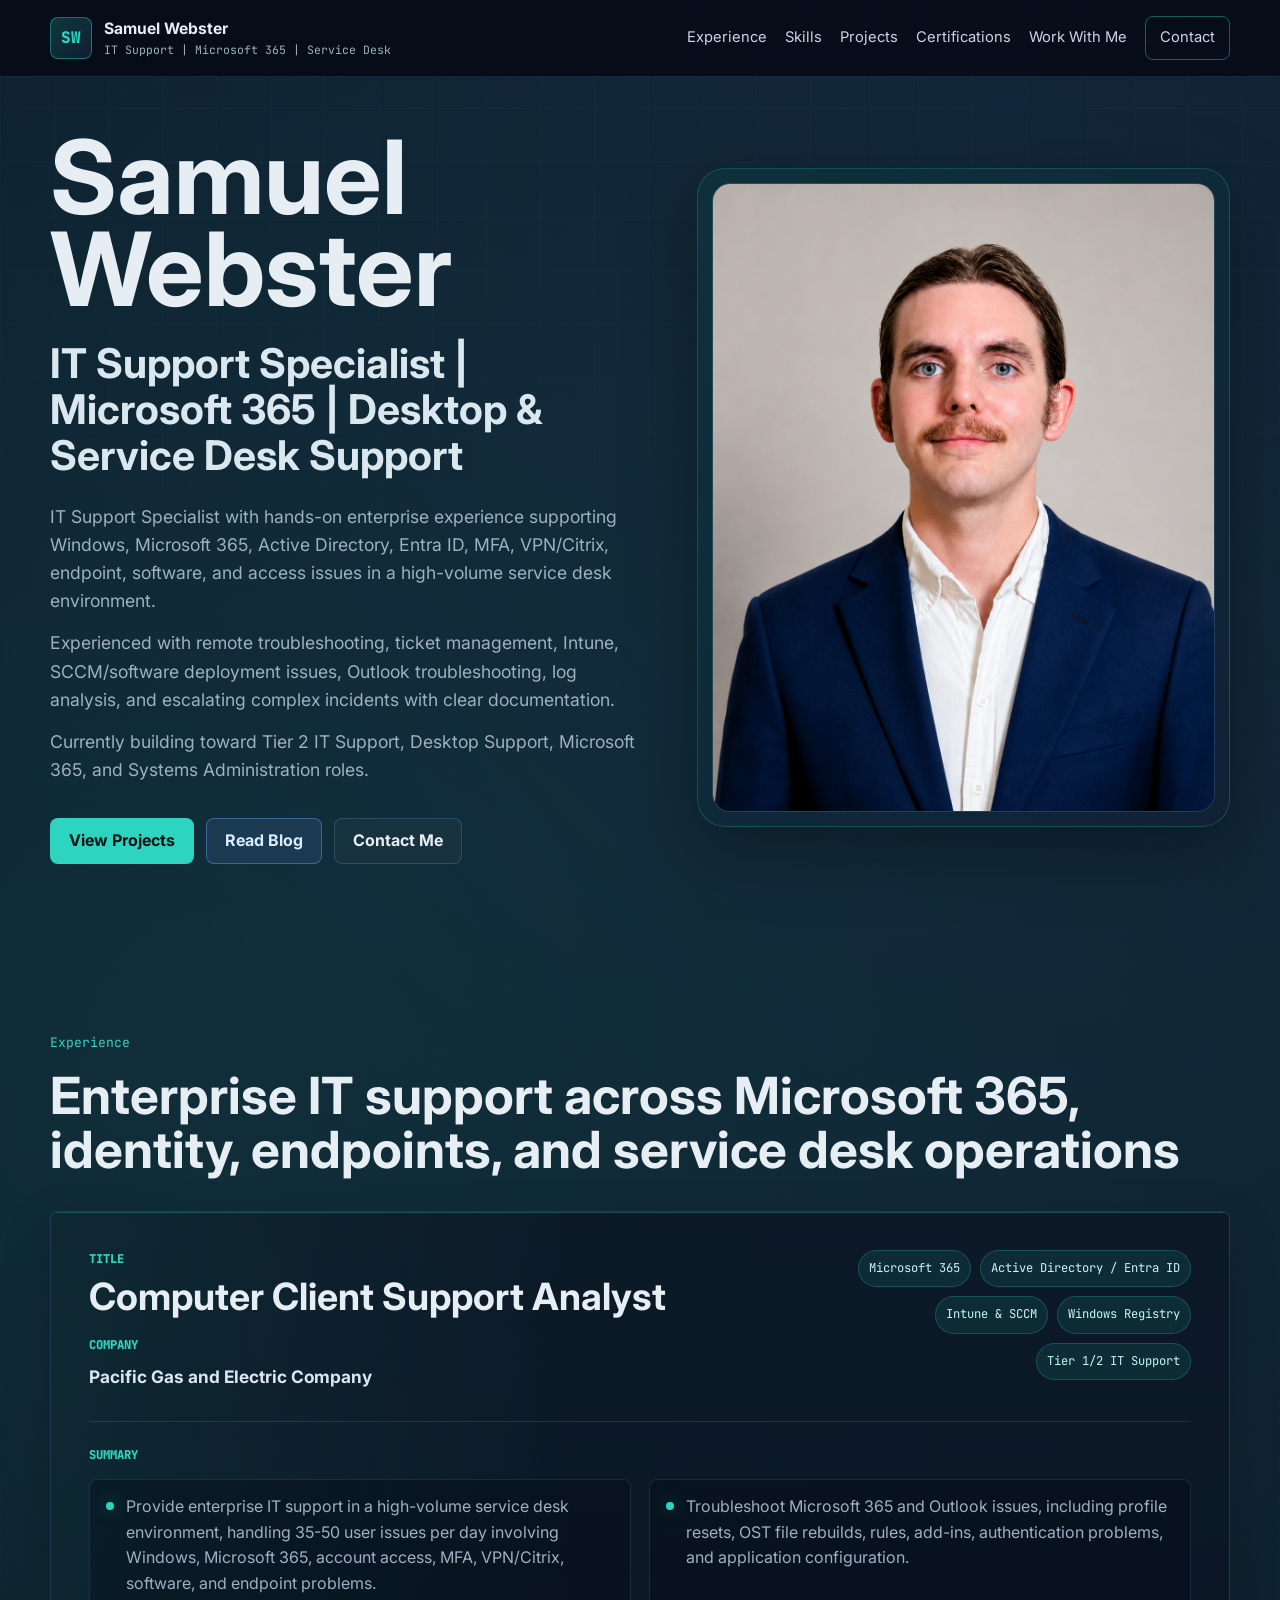
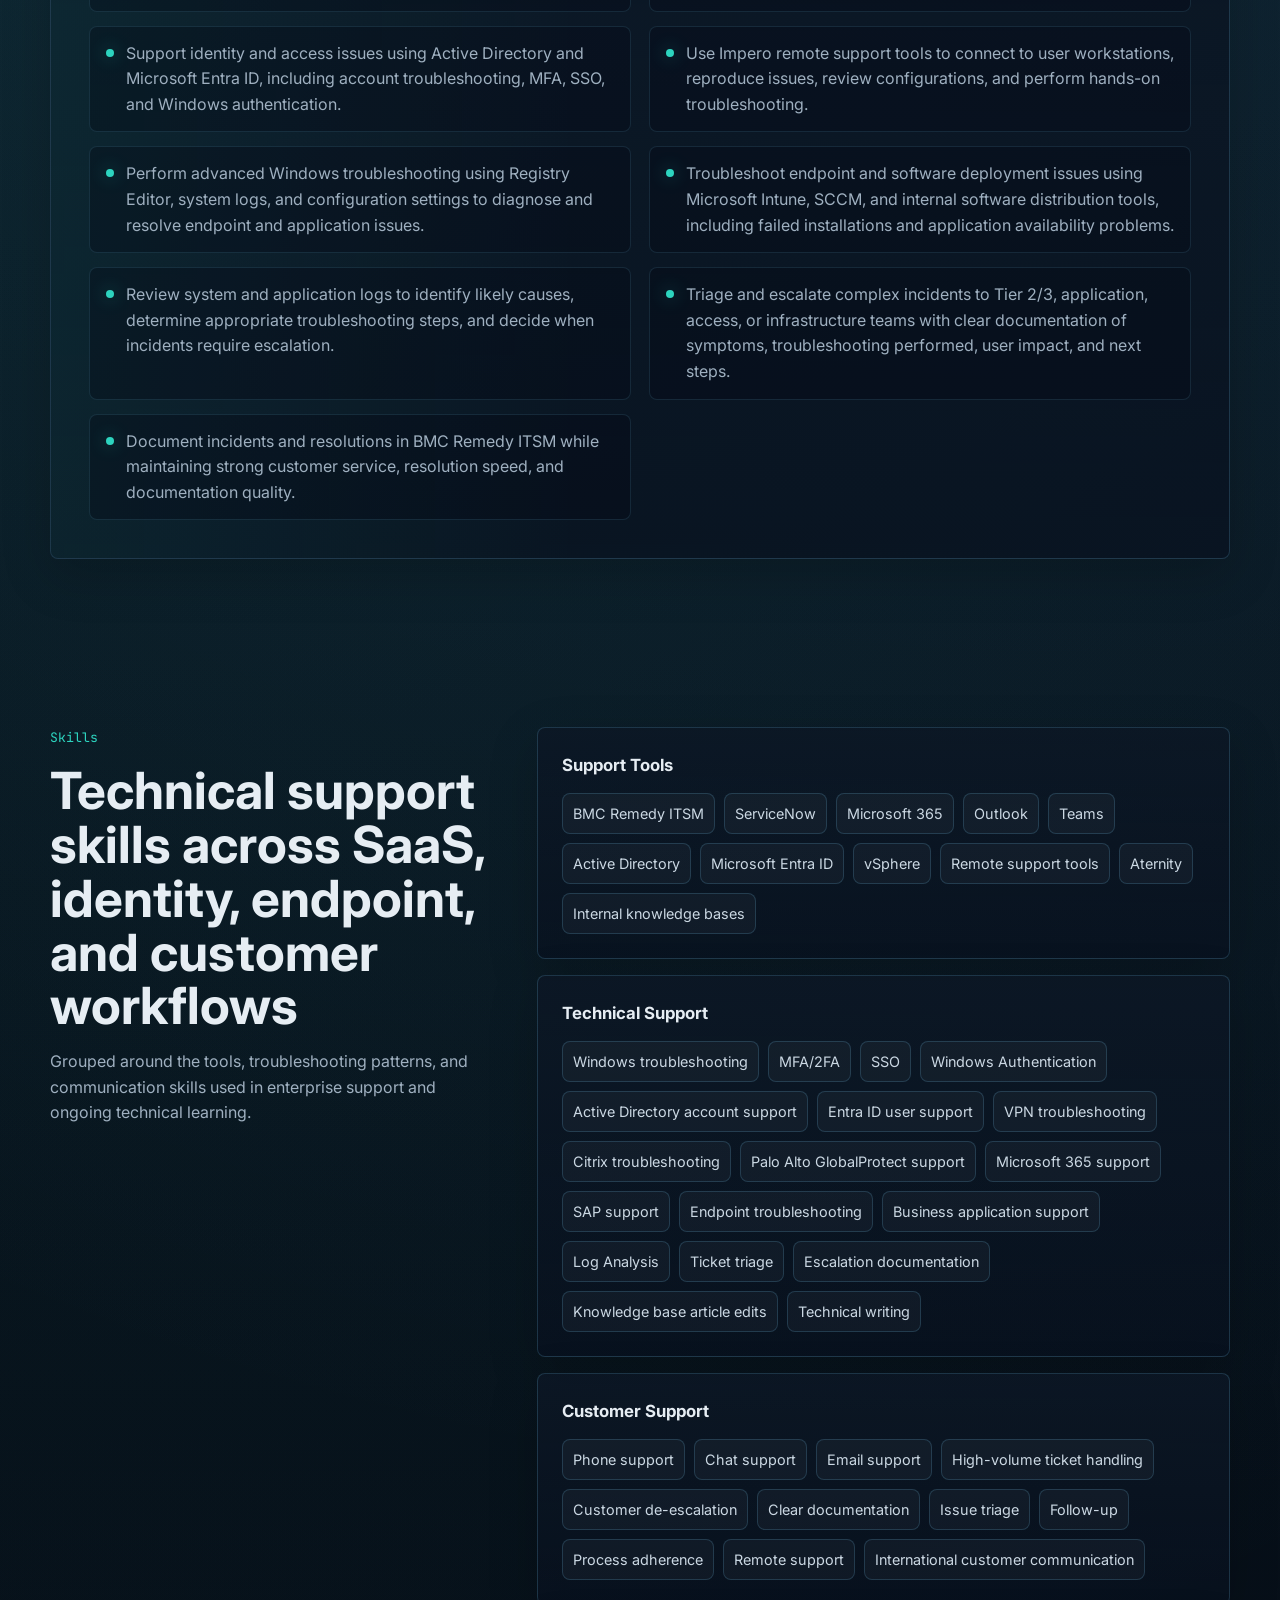
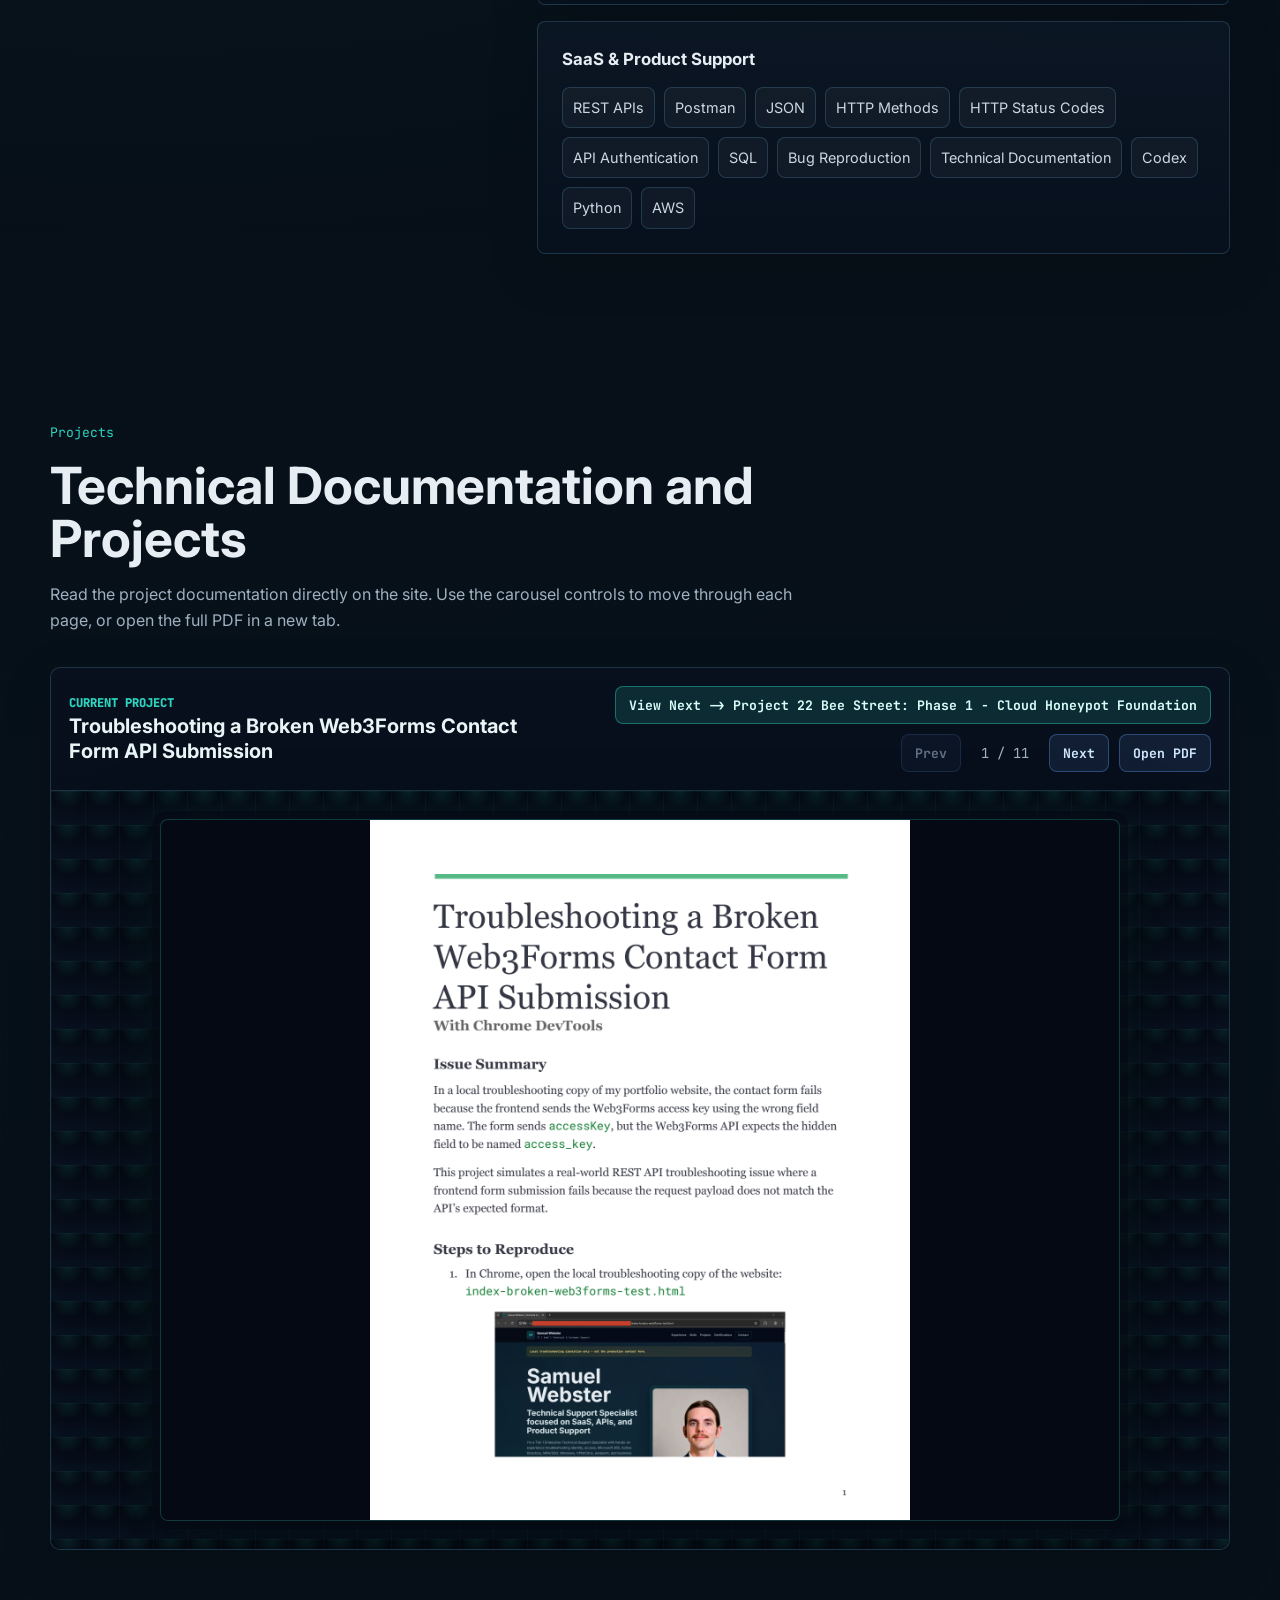
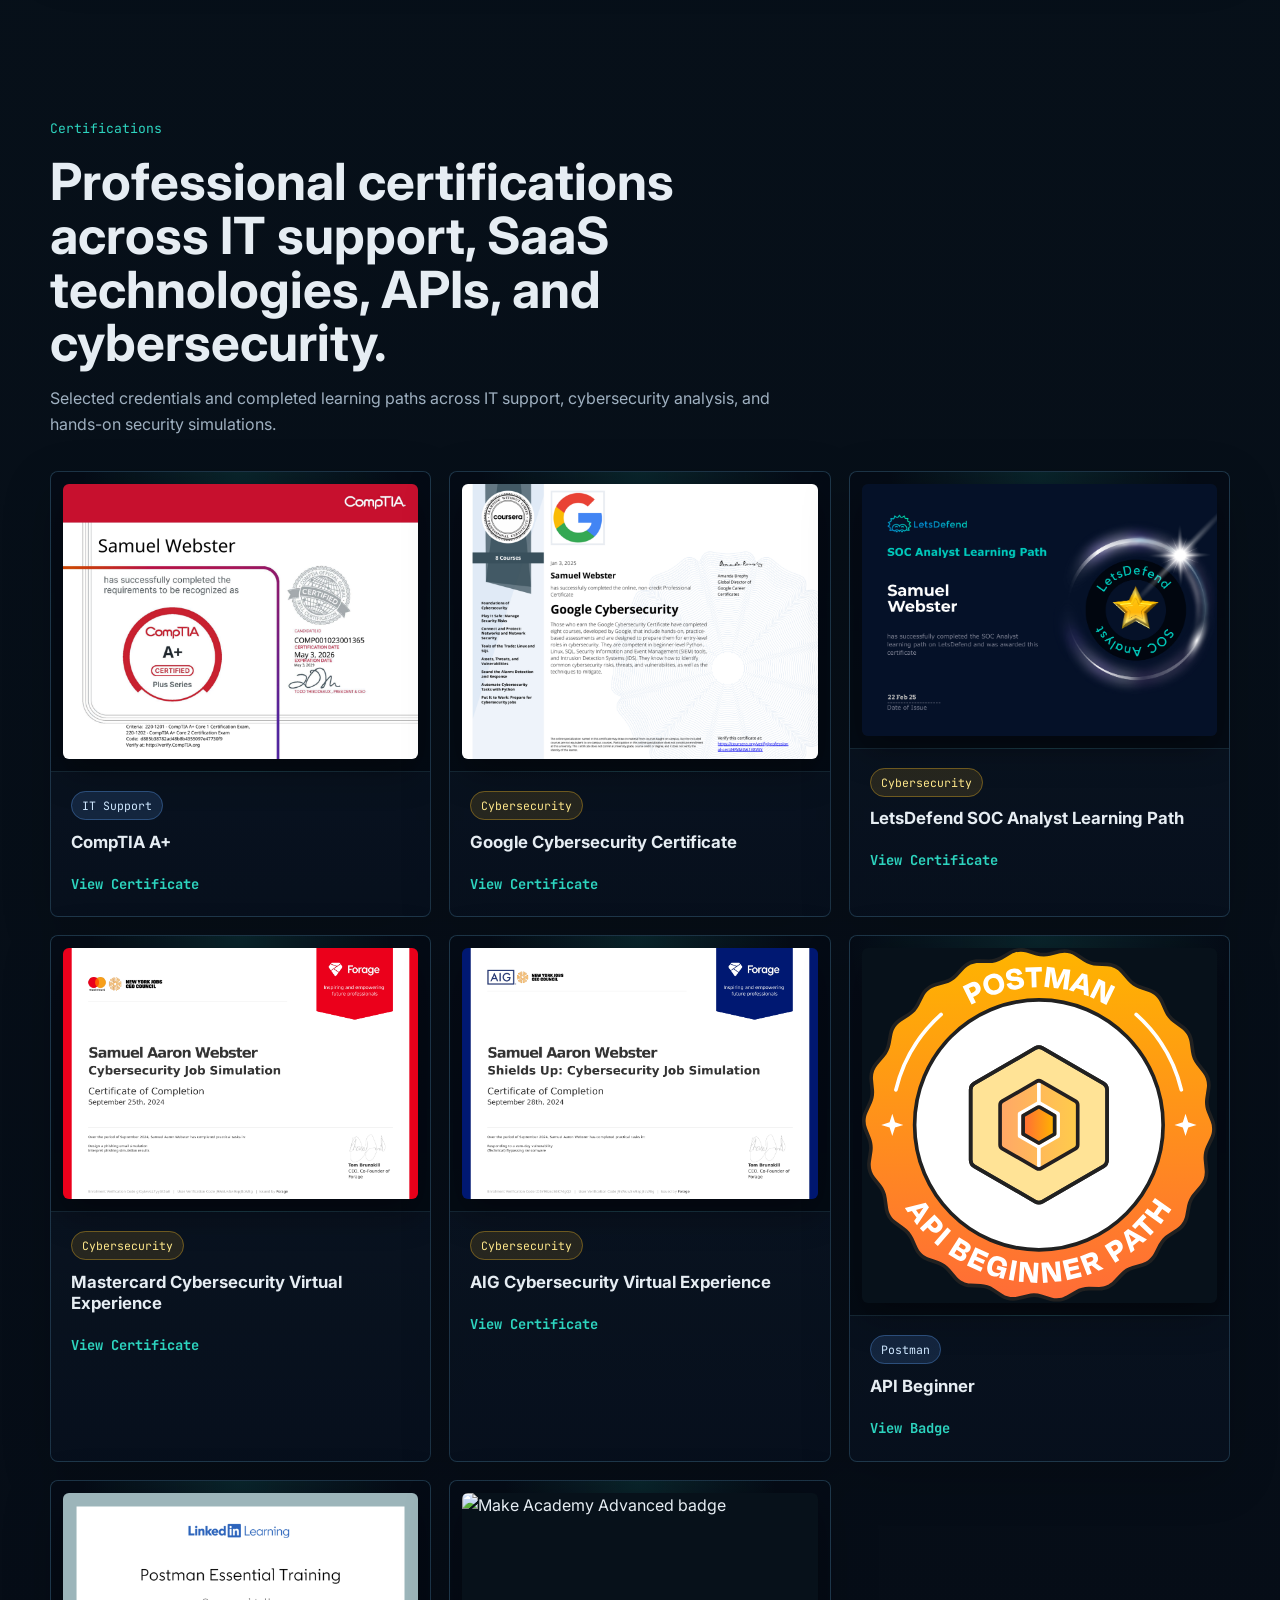
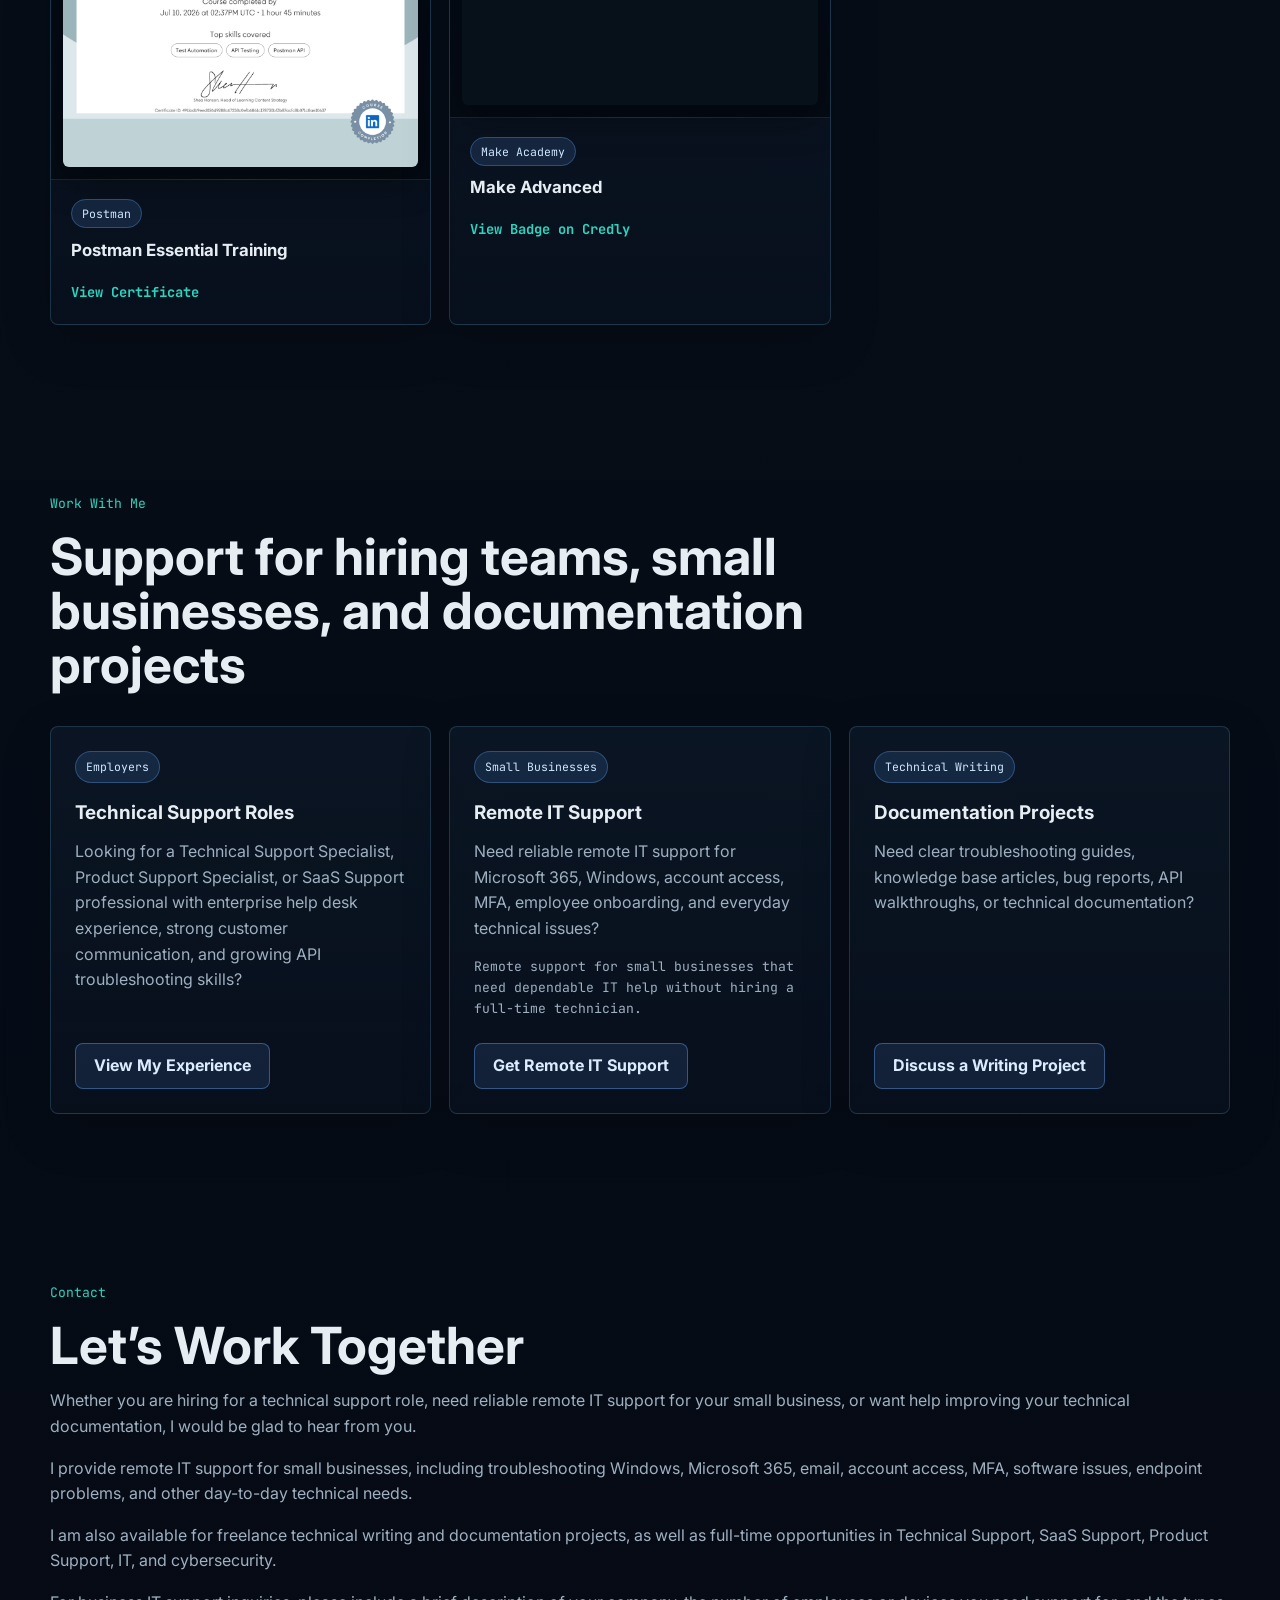
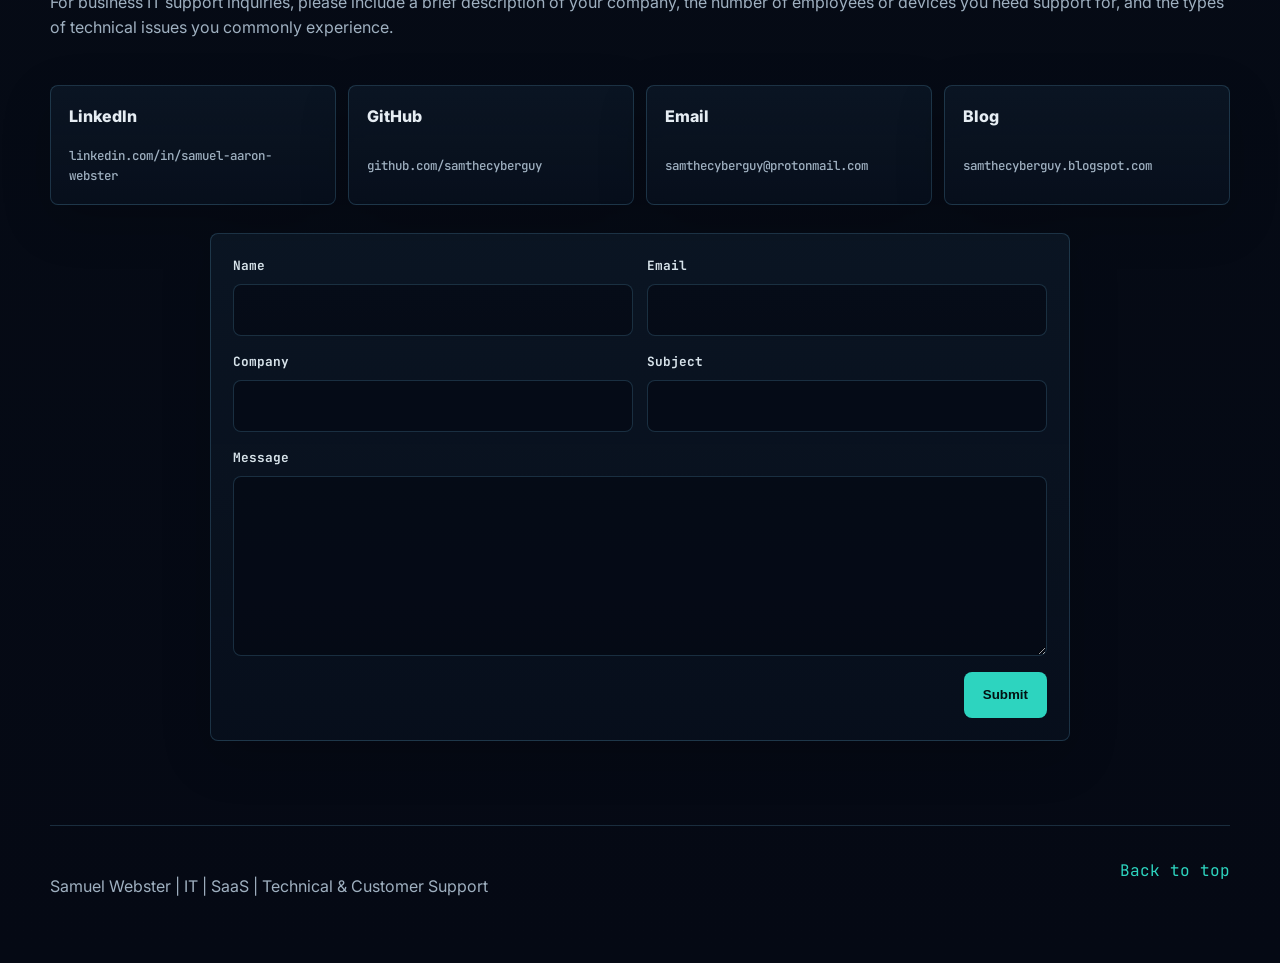
==== commit 145d9c22: "Add files via upload" ====
--- a/index.html
+++ b/index.html
@@ -231,6 +231,16 @@
             <a href="assets/certifications/postman-essential-training-certificate.pdf" target="_blank" rel="noopener">View Certificate</a>
           </div>
         </article>
+        <article class="cert-card">
+          <div class="cert-preview">
+            <img src="assets/certifications/make-advanced.png" alt="Make Academy Advanced badge">
+          </div>
+          <div class="cert-content">
+            <span class="badge helpdesk">Make Academy</span>
+            <h3>Make Advanced</h3>
+            <a href="https://www.credly.com/badges/9089d9e0-2c77-4e87-a931-a9dc5242e2e8/public_url" target="_blank" rel="noopener">View Badge on Credly</a>
+          </div>
+        </article>
       </div>
     </section>
 
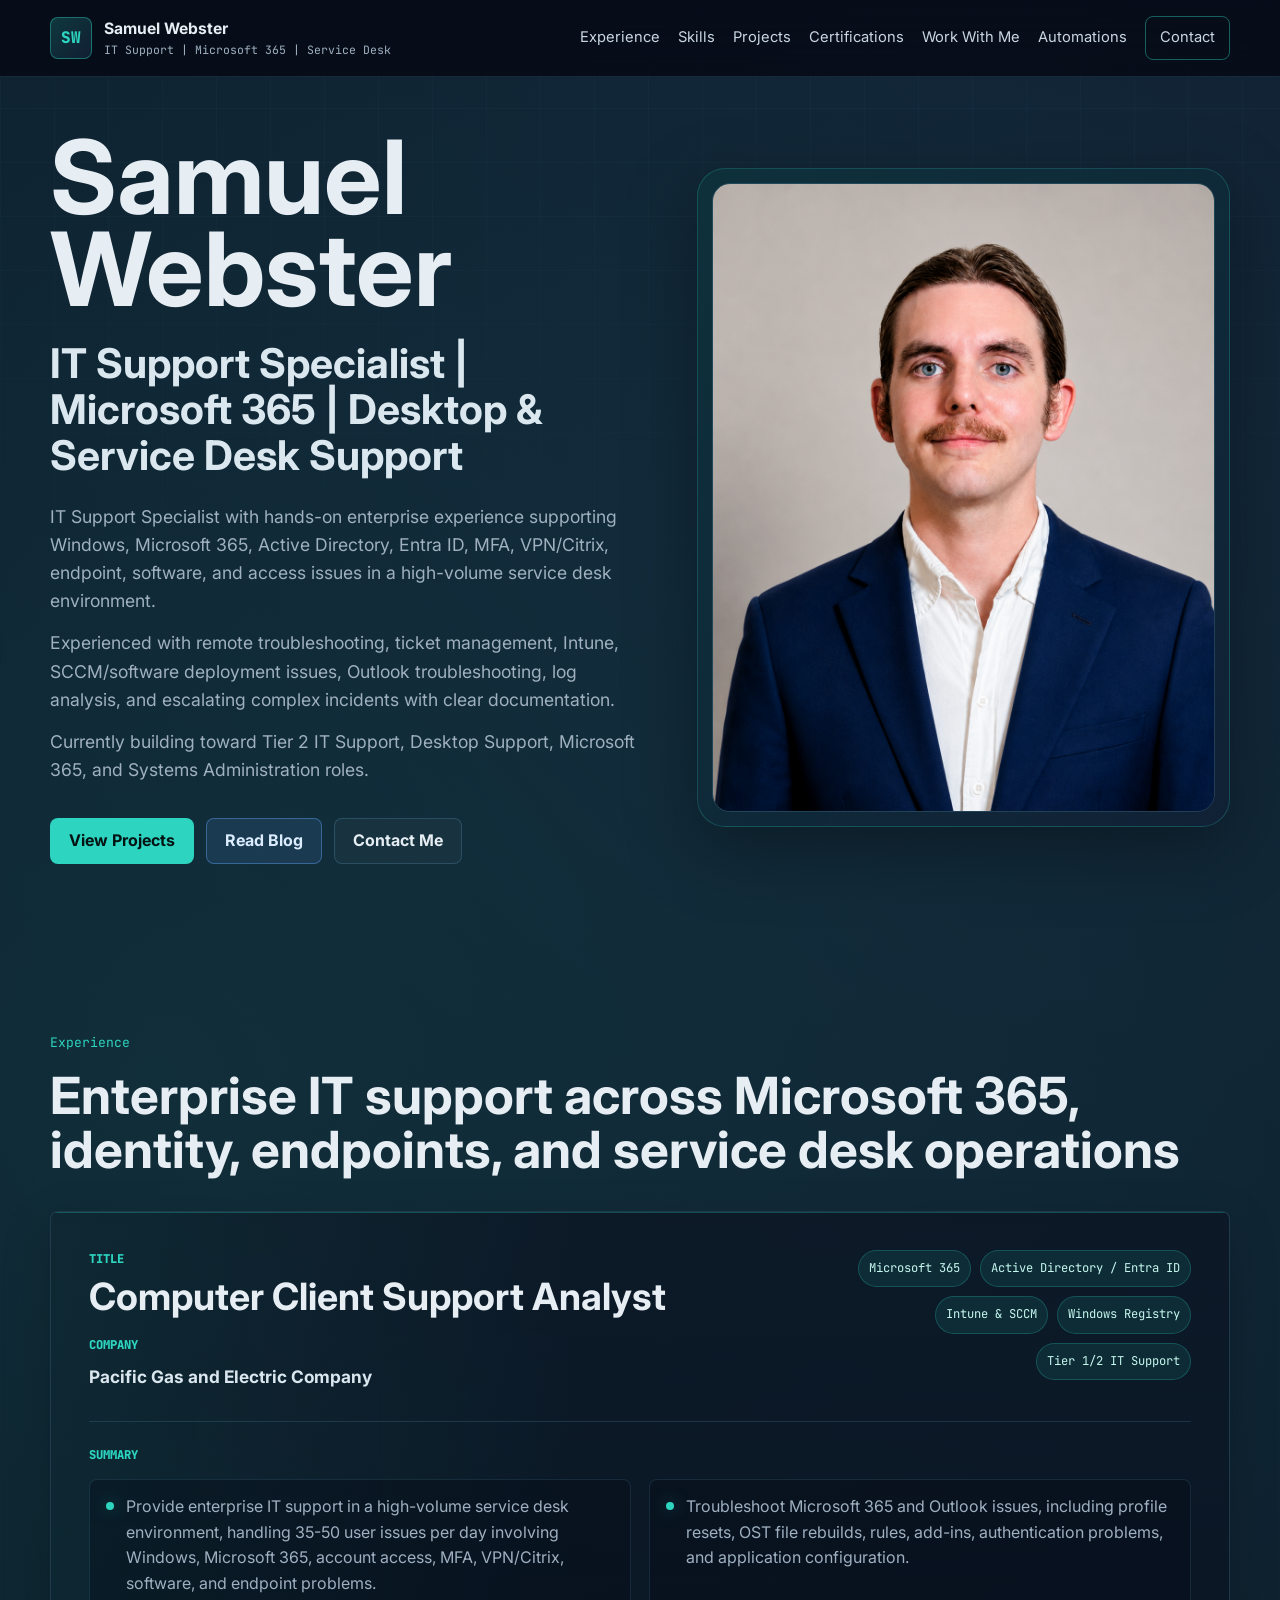
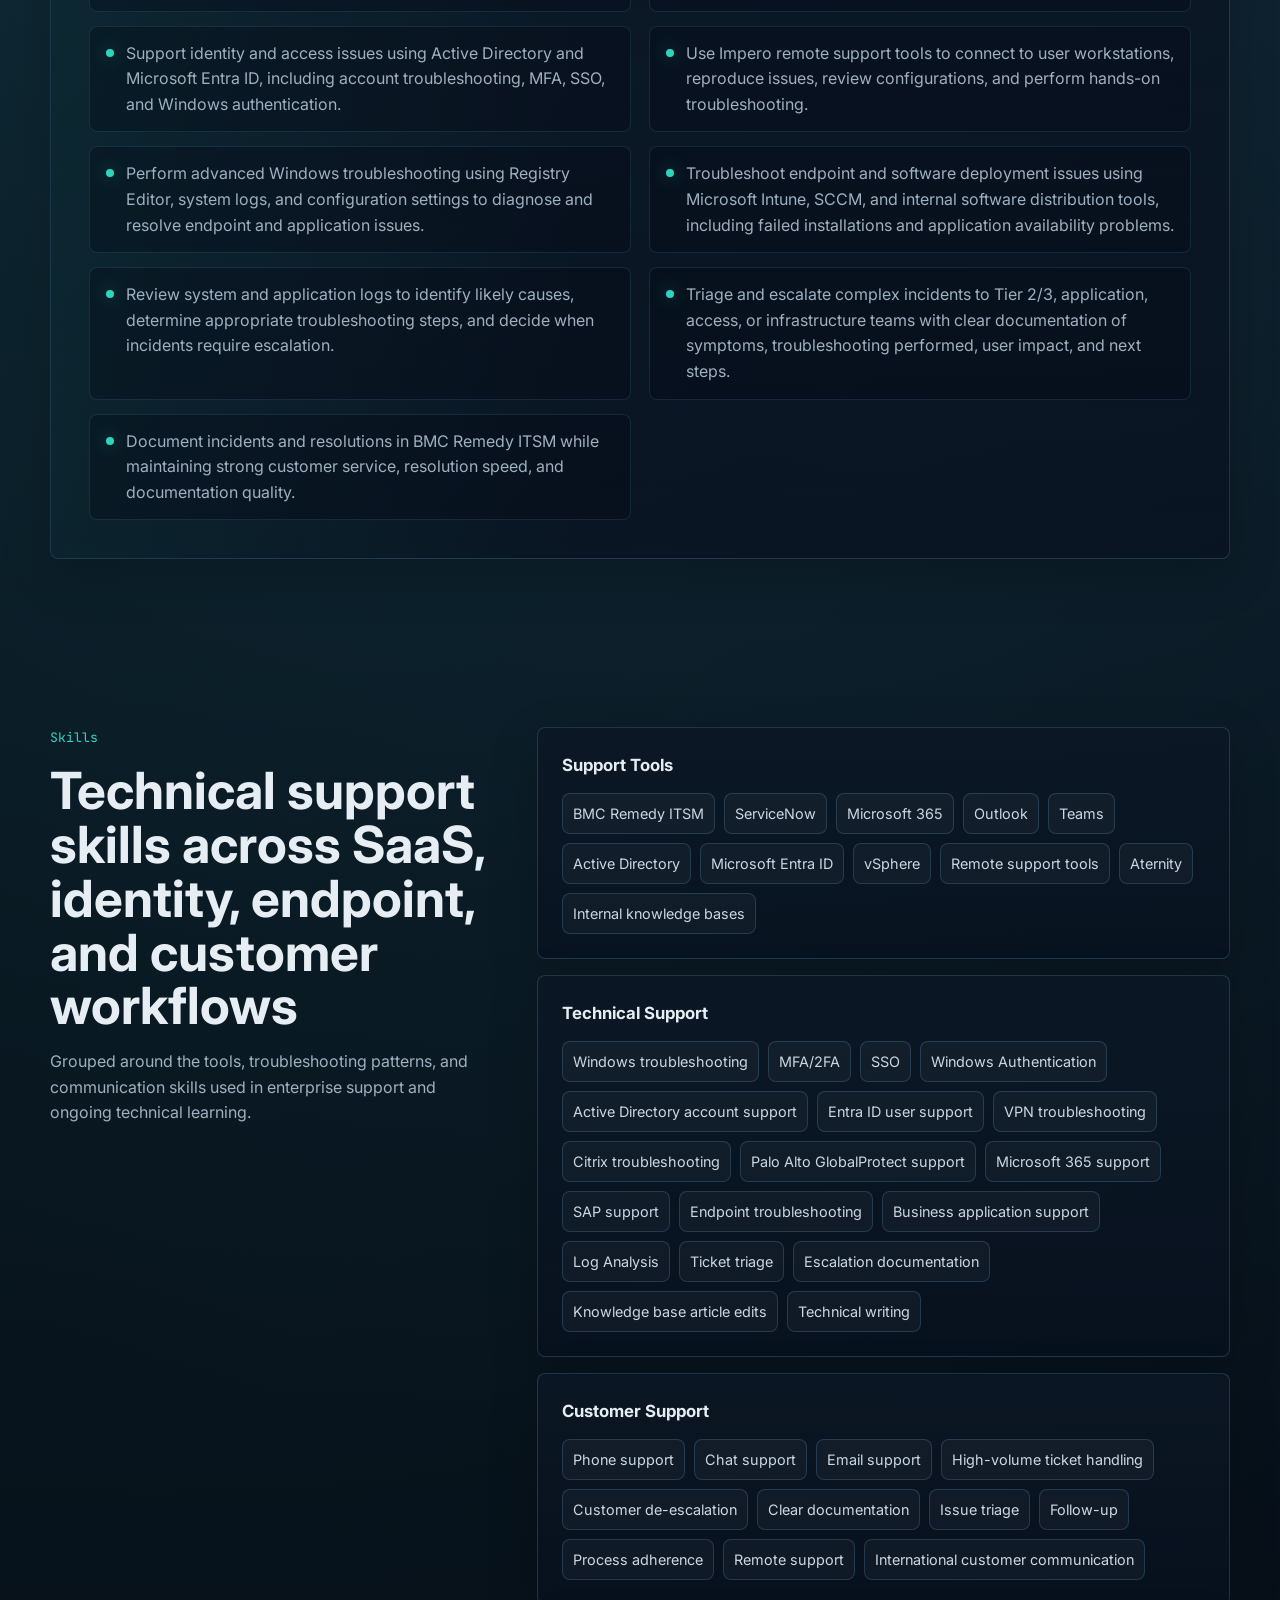
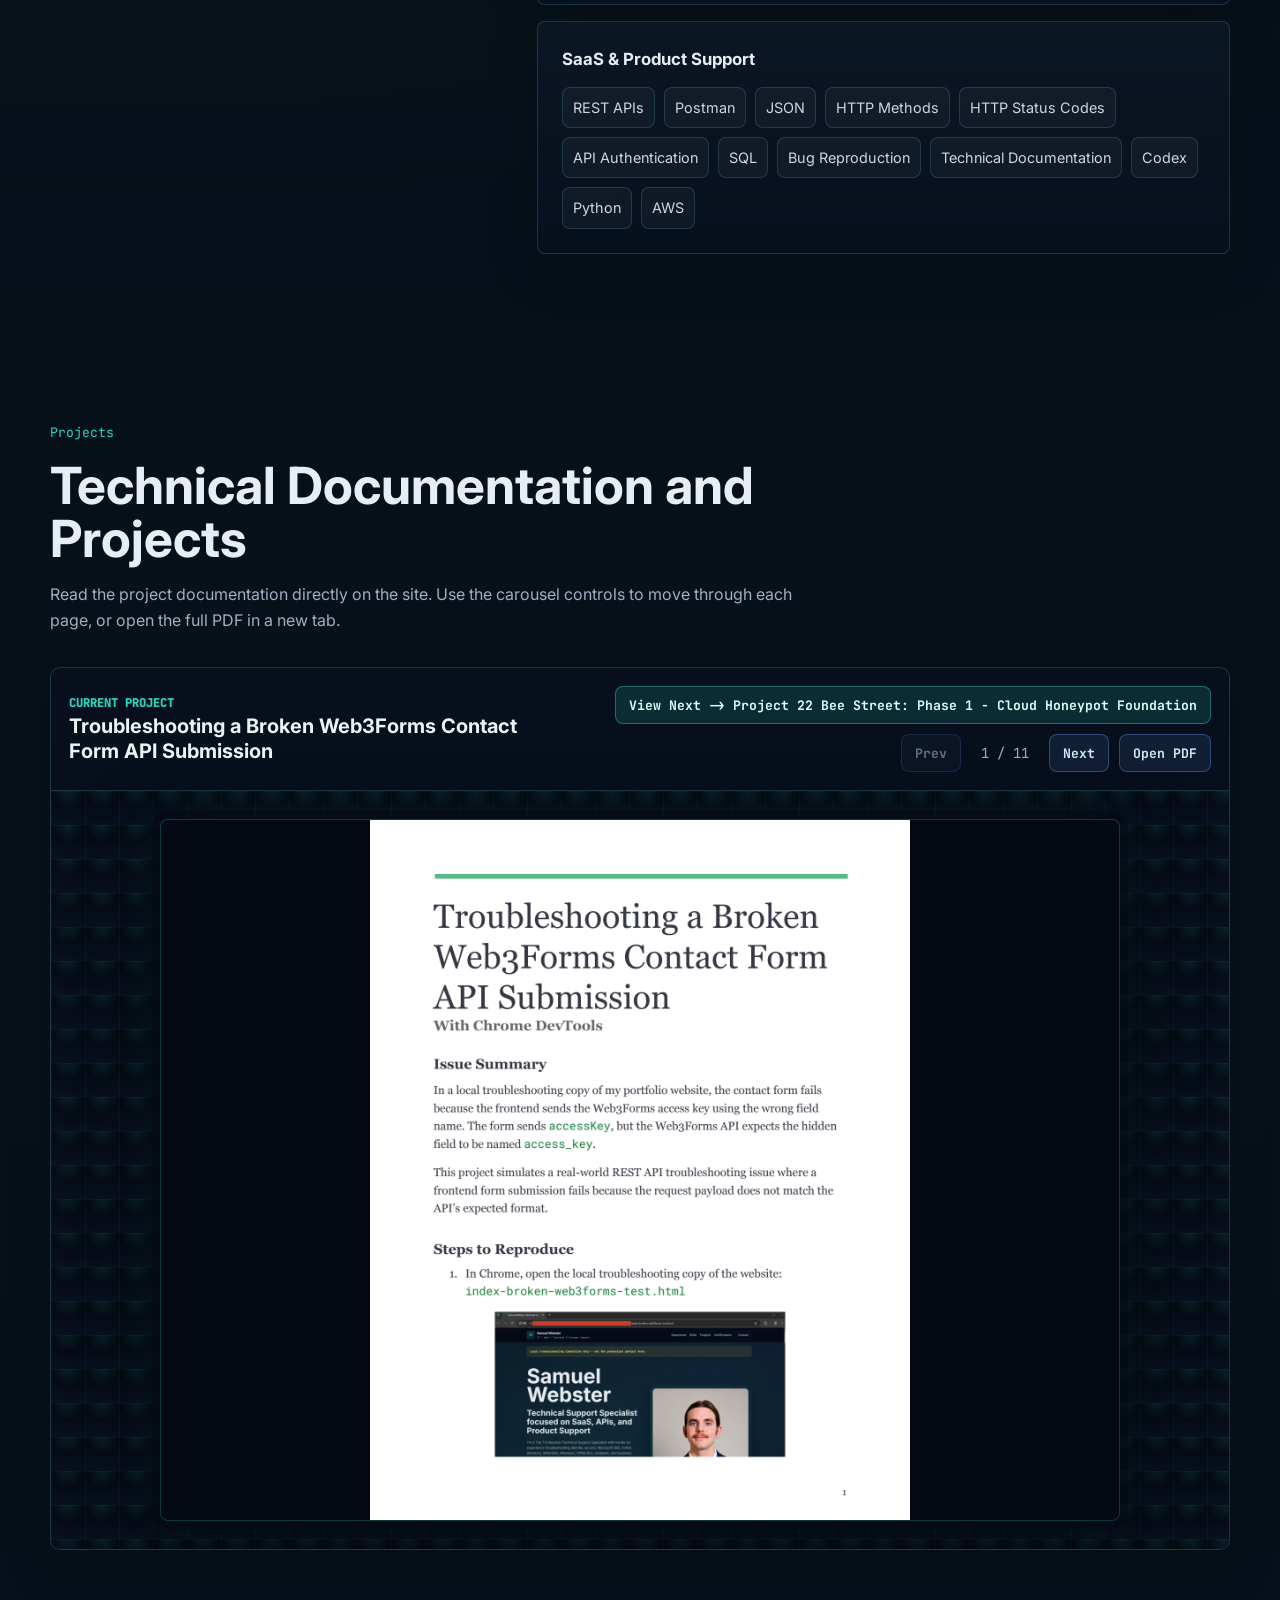
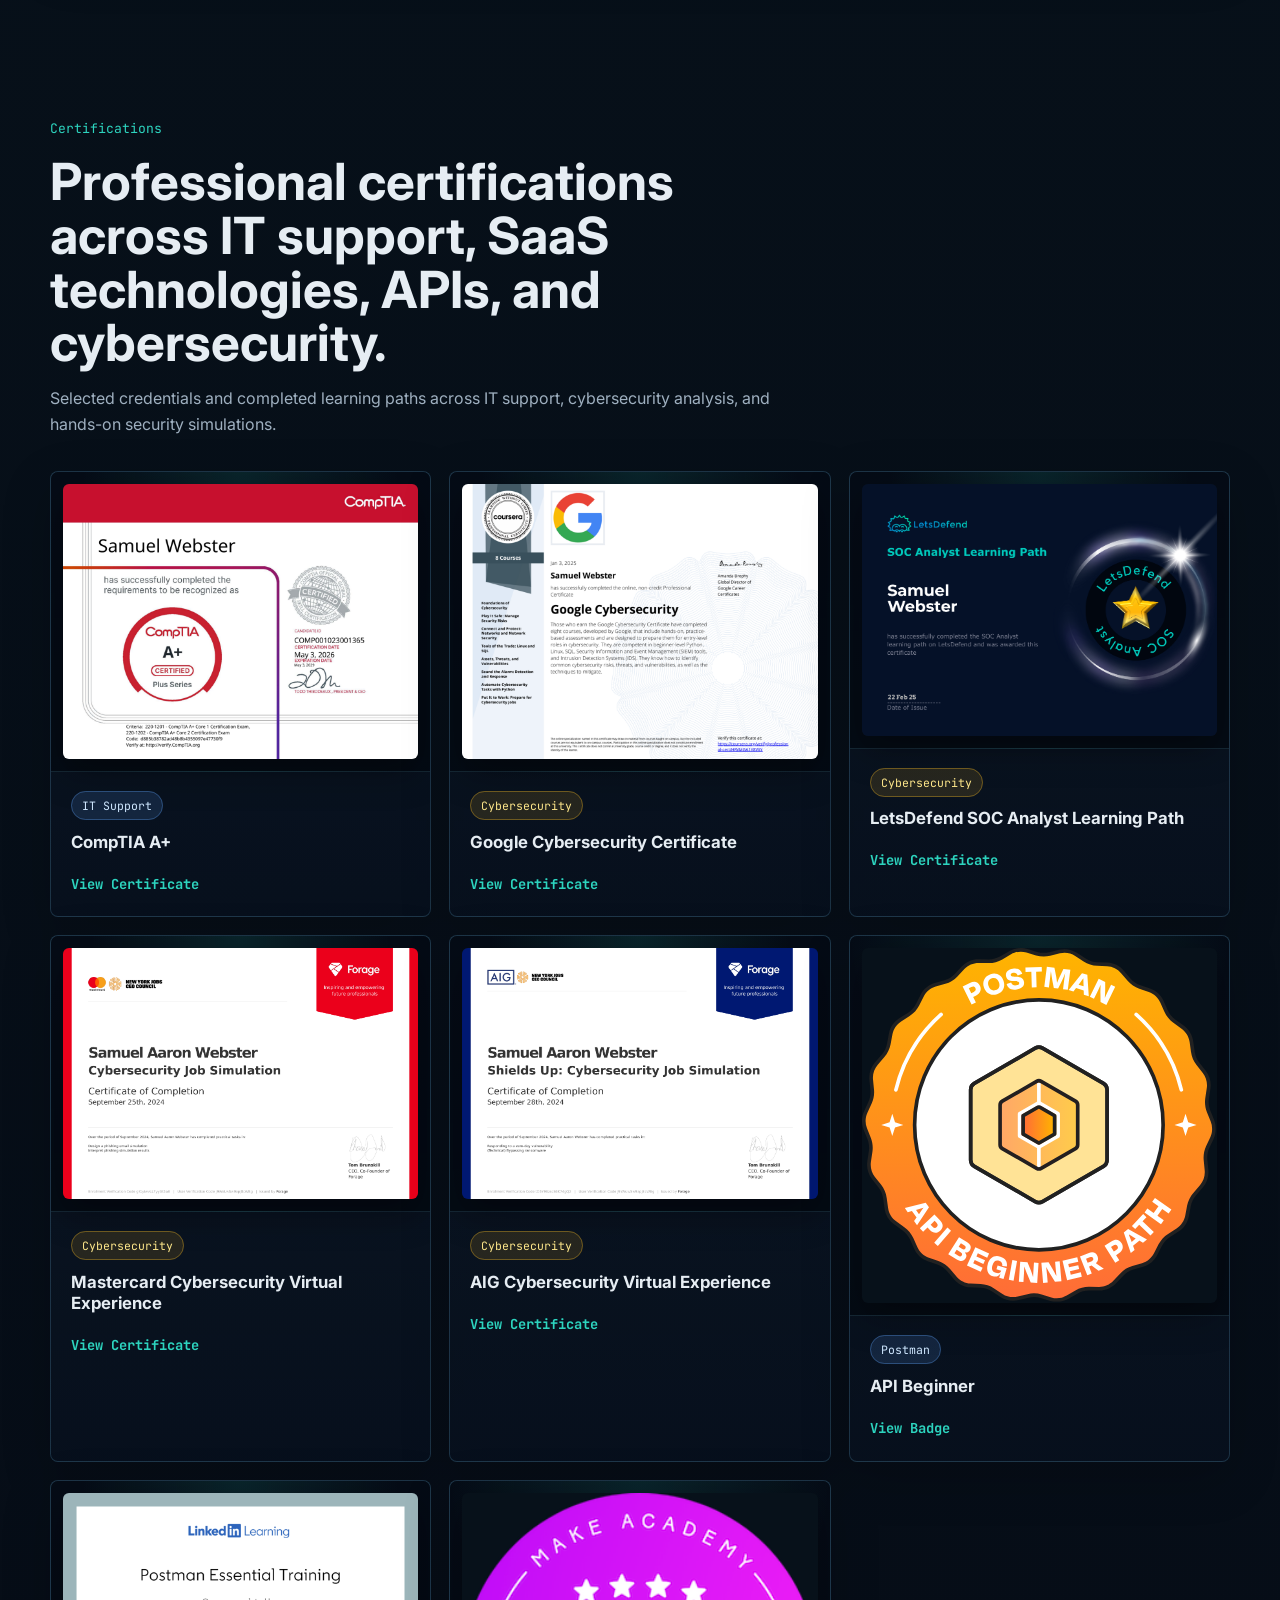
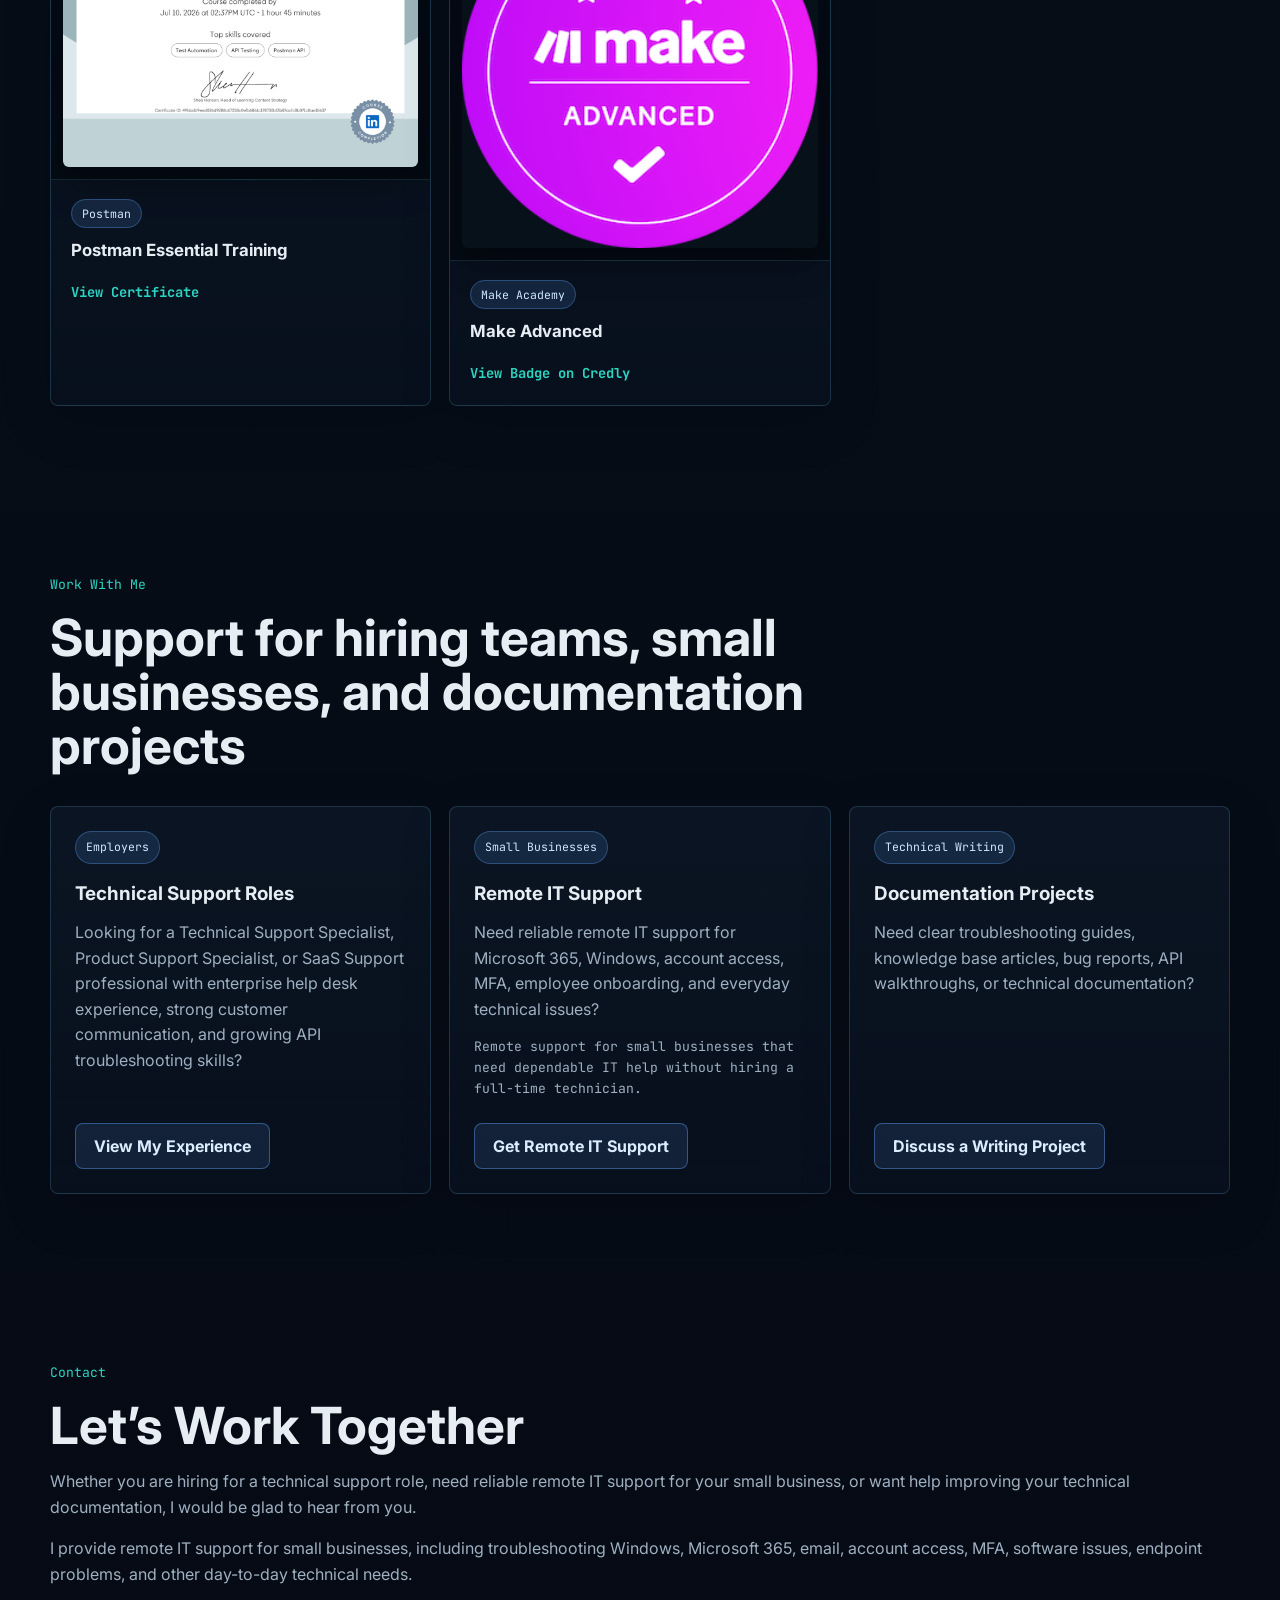
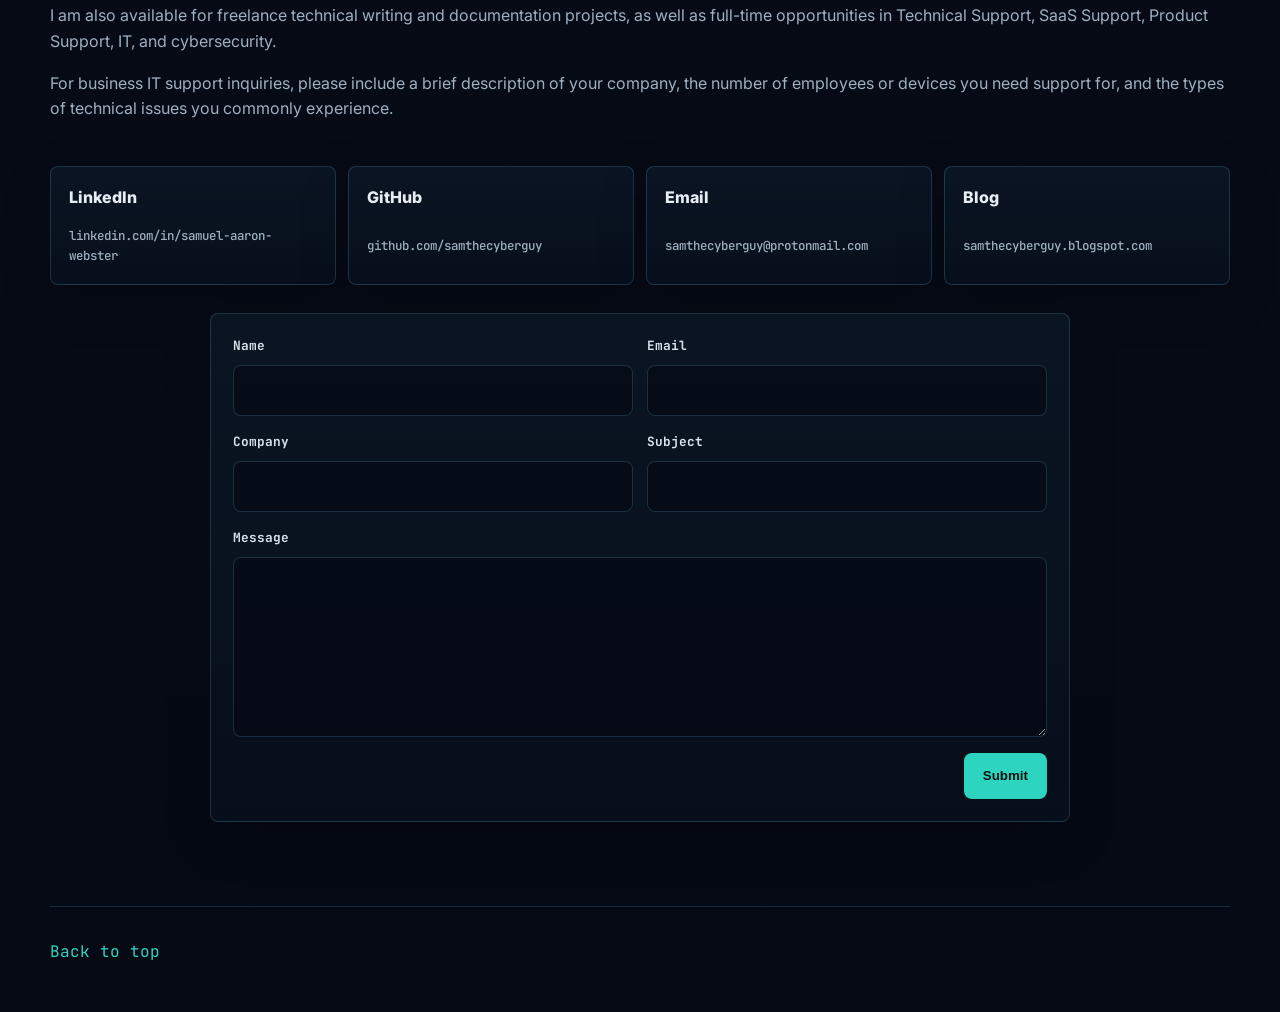
==== commit 2bacfff5: "Add files via upload" ====
--- a/index.html
+++ b/index.html
@@ -32,6 +32,7 @@
         <a href="#projects">Projects</a>
         <a href="#certifications">Certifications</a>
         <a href="#work-with-me">Work With Me</a>
+        <a href="apiary/index.html">Automations</a>
         <a class="nav-contact" href="#contact">Contact</a>
       </div>
     </nav>
@@ -329,7 +330,6 @@
   </main>
 
   <footer class="site-footer">
-    <p>Samuel Webster | IT | SaaS | Technical &amp; Customer Support</p>
     <a href="#top">Back to top</a>
   </footer>
 
--- a/styles.css
+++ b/styles.css
@@ -1054,7 +1054,98 @@
   font-family: var(--mono);
 }
 
+.apiary-hero {
+  text-align: left;
+}
+
+.apiary-visual .apiary-logo {
+  width: 100%;
+  height: auto;
+  aspect-ratio: 1 / 1;
+  object-fit: contain;
+  object-position: center;
+  margin: 0;
+}
+
+.apiary-hero-copy {
+  max-width: 860px;
+}
+
+.apiary-hero .hero-intro {
+  max-width: 720px;
+}
+
+.apiary-hero .hero-actions {
+  justify-content: flex-start;
+}
+
+.apiary-hero h1 {
+  font-size: 3rem;
+  line-height: 1.08;
+}
+
+.apiary-flow {
+  list-style: none;
+  padding: 0;
+  margin: 0;
+  display: grid;
+  grid-template-columns: repeat(3, minmax(0, 1fr));
+  gap: 18px;
+  counter-reset: workflow;
+}
+
+.apiary-flow li {
+  counter-increment: workflow;
+  padding: 24px;
+  border-top: 1px solid var(--line-strong);
+  color: var(--text);
+}
+
+.apiary-flow li::before {
+  content: counter(workflow, decimal-leading-zero) " / ";
+  display: block;
+  margin-bottom: 12px;
+  color: var(--green);
+  font-family: var(--mono);
+}
+
+.apiary-note,
+.apiary-problems {
+  color: var(--muted);
+}
+
+.apiary-note {
+  margin-top: 24px;
+  max-width: 760px;
+}
+
+.apiary-problems {
+  margin: 0;
+  padding-left: 22px;
+}
+
+.apiary-problems li {
+  padding: 8px 0;
+}
+
+.apiary-problems li::marker {
+  color: var(--green);
+}
+
+/* Keep the expanded navigation within the existing tablet layout. */
+@media (min-width: 761px) and (max-width: 1180px) {
+  .nav-shell {
+    flex-wrap: wrap;
+    justify-content: center;
+    gap: 8px 24px;
+    padding: 12px 0;
+  }
+}
+
 @media (max-width: 980px) {
+  .apiary-flow {
+    grid-template-columns: repeat(2, minmax(0, 1fr));
+  }
   .hero,
   .split,
   .contact {
@@ -1100,6 +1191,13 @@
 }
 
 @media (max-width: 760px) {
+  .apiary-hero h1 {
+    font-size: 2.4rem;
+  }
+
+  .apiary-flow {
+    grid-template-columns: 1fr;
+  }
   .nav-toggle {
     display: block;
   }
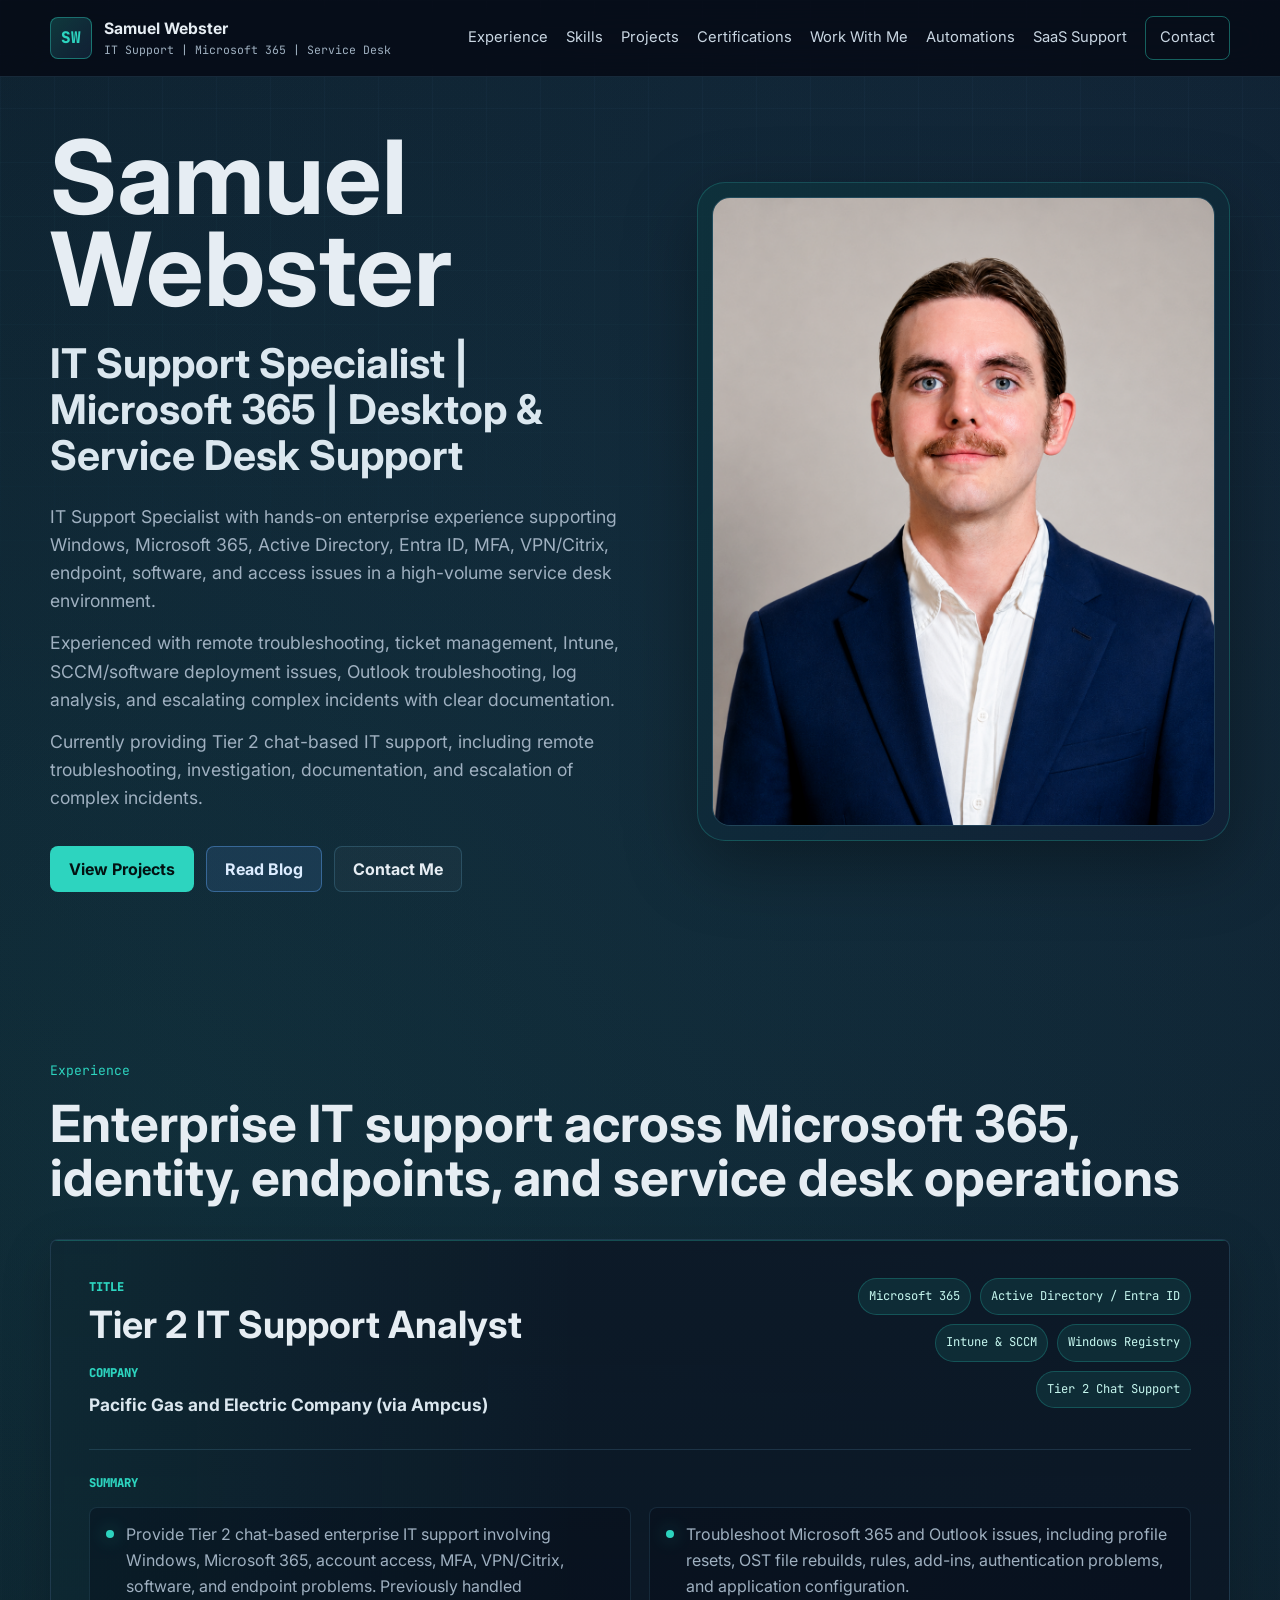
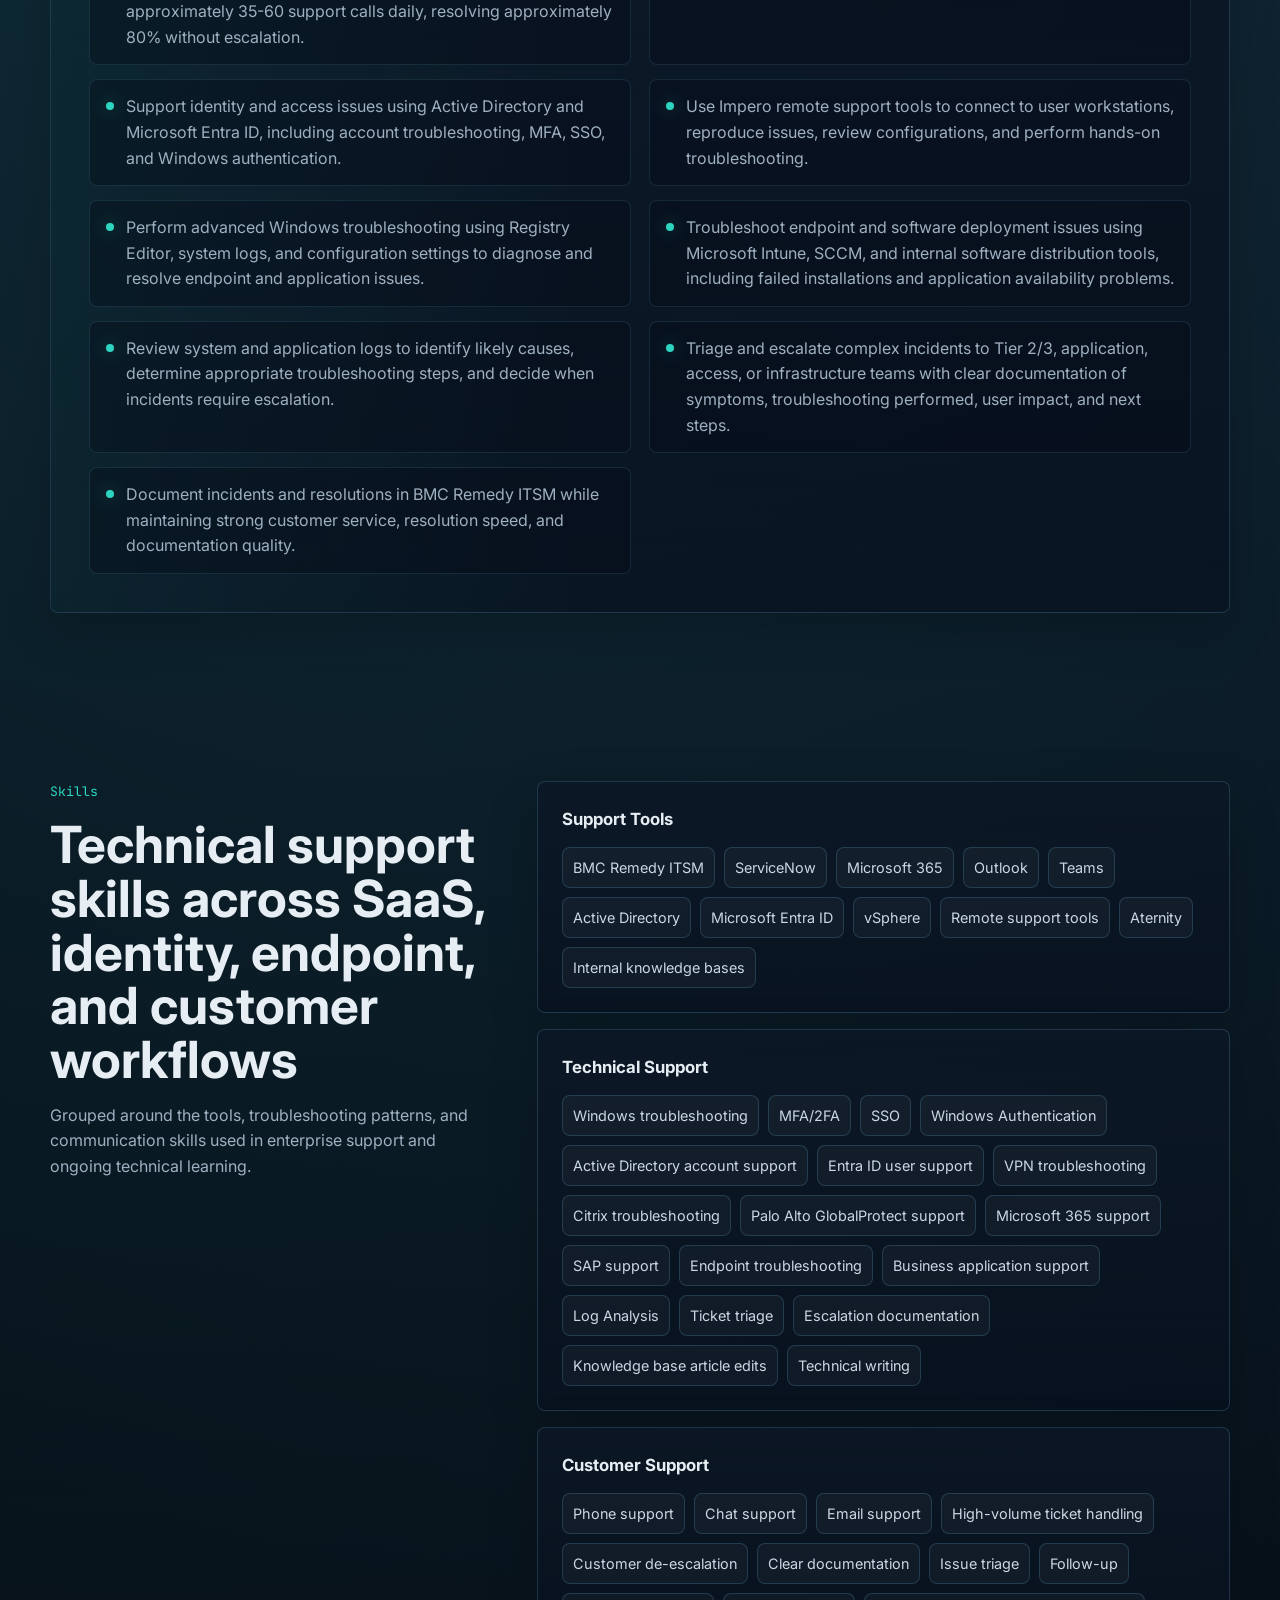
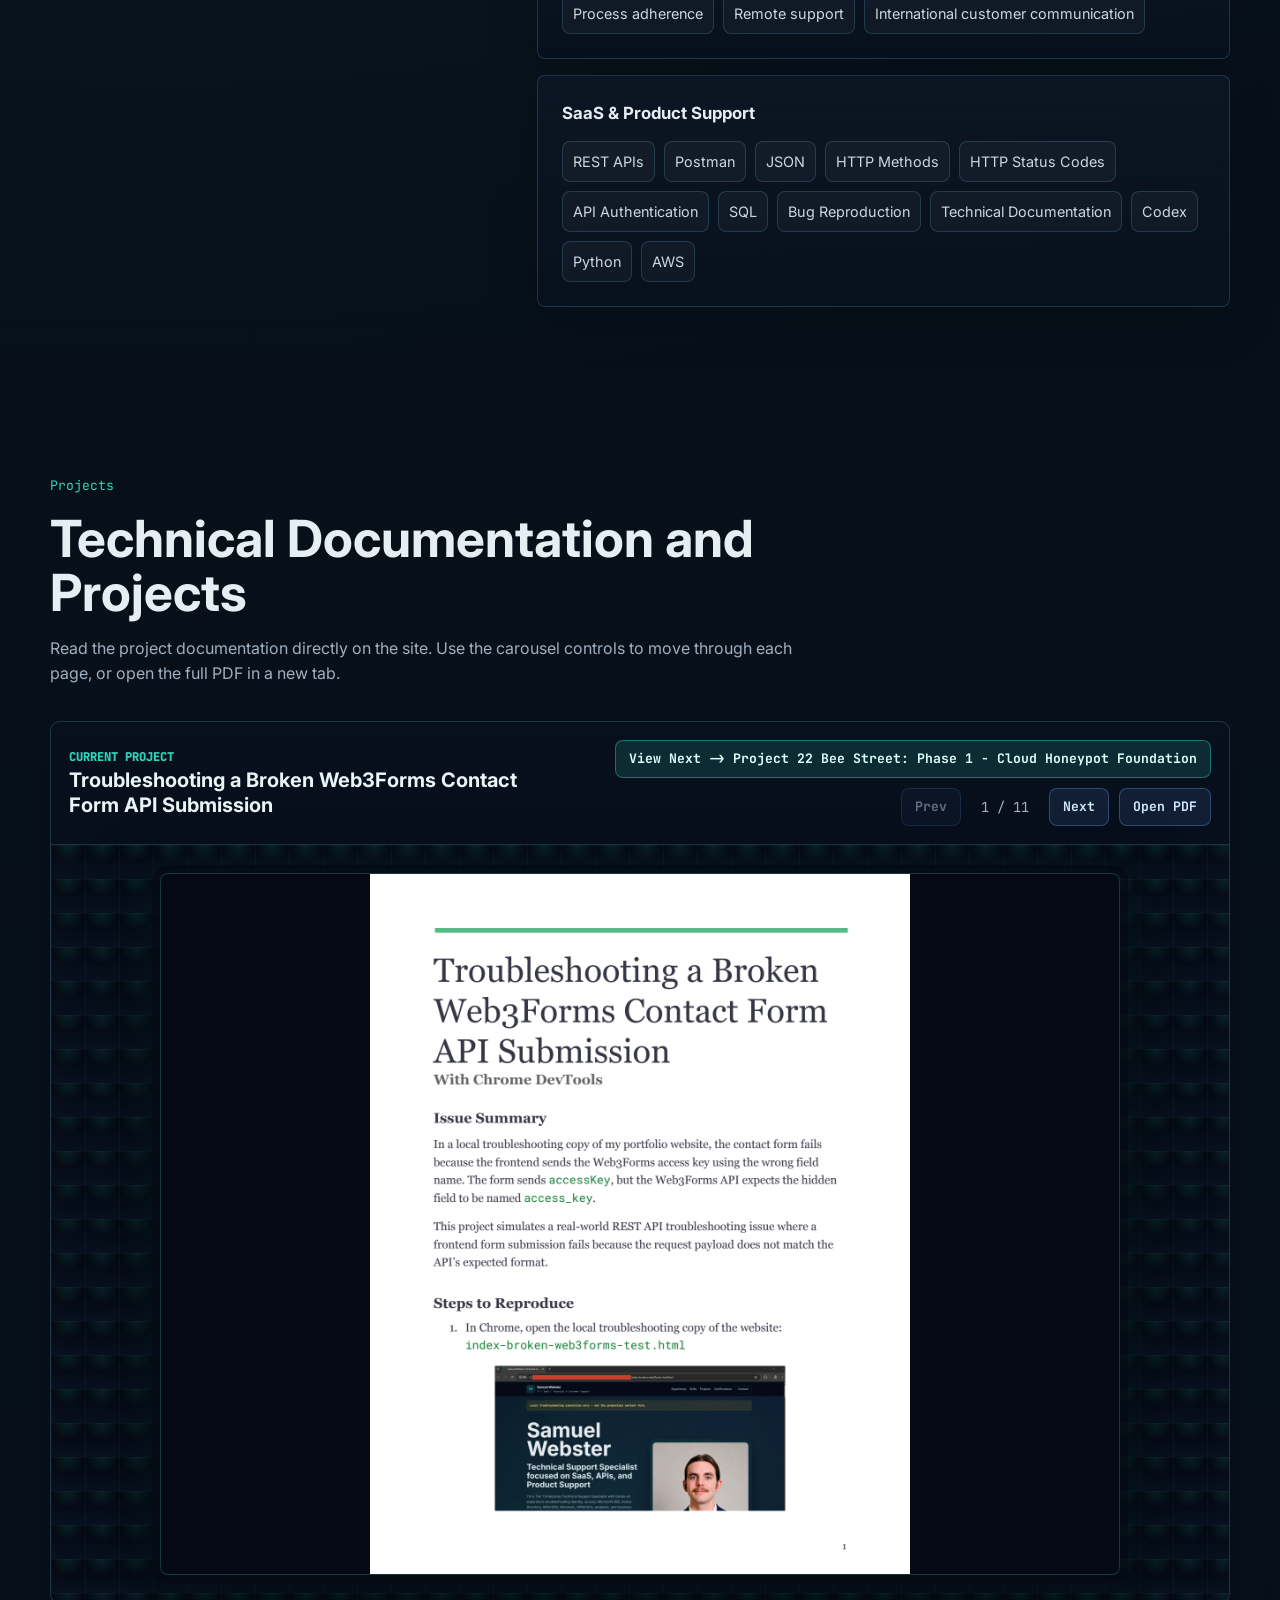
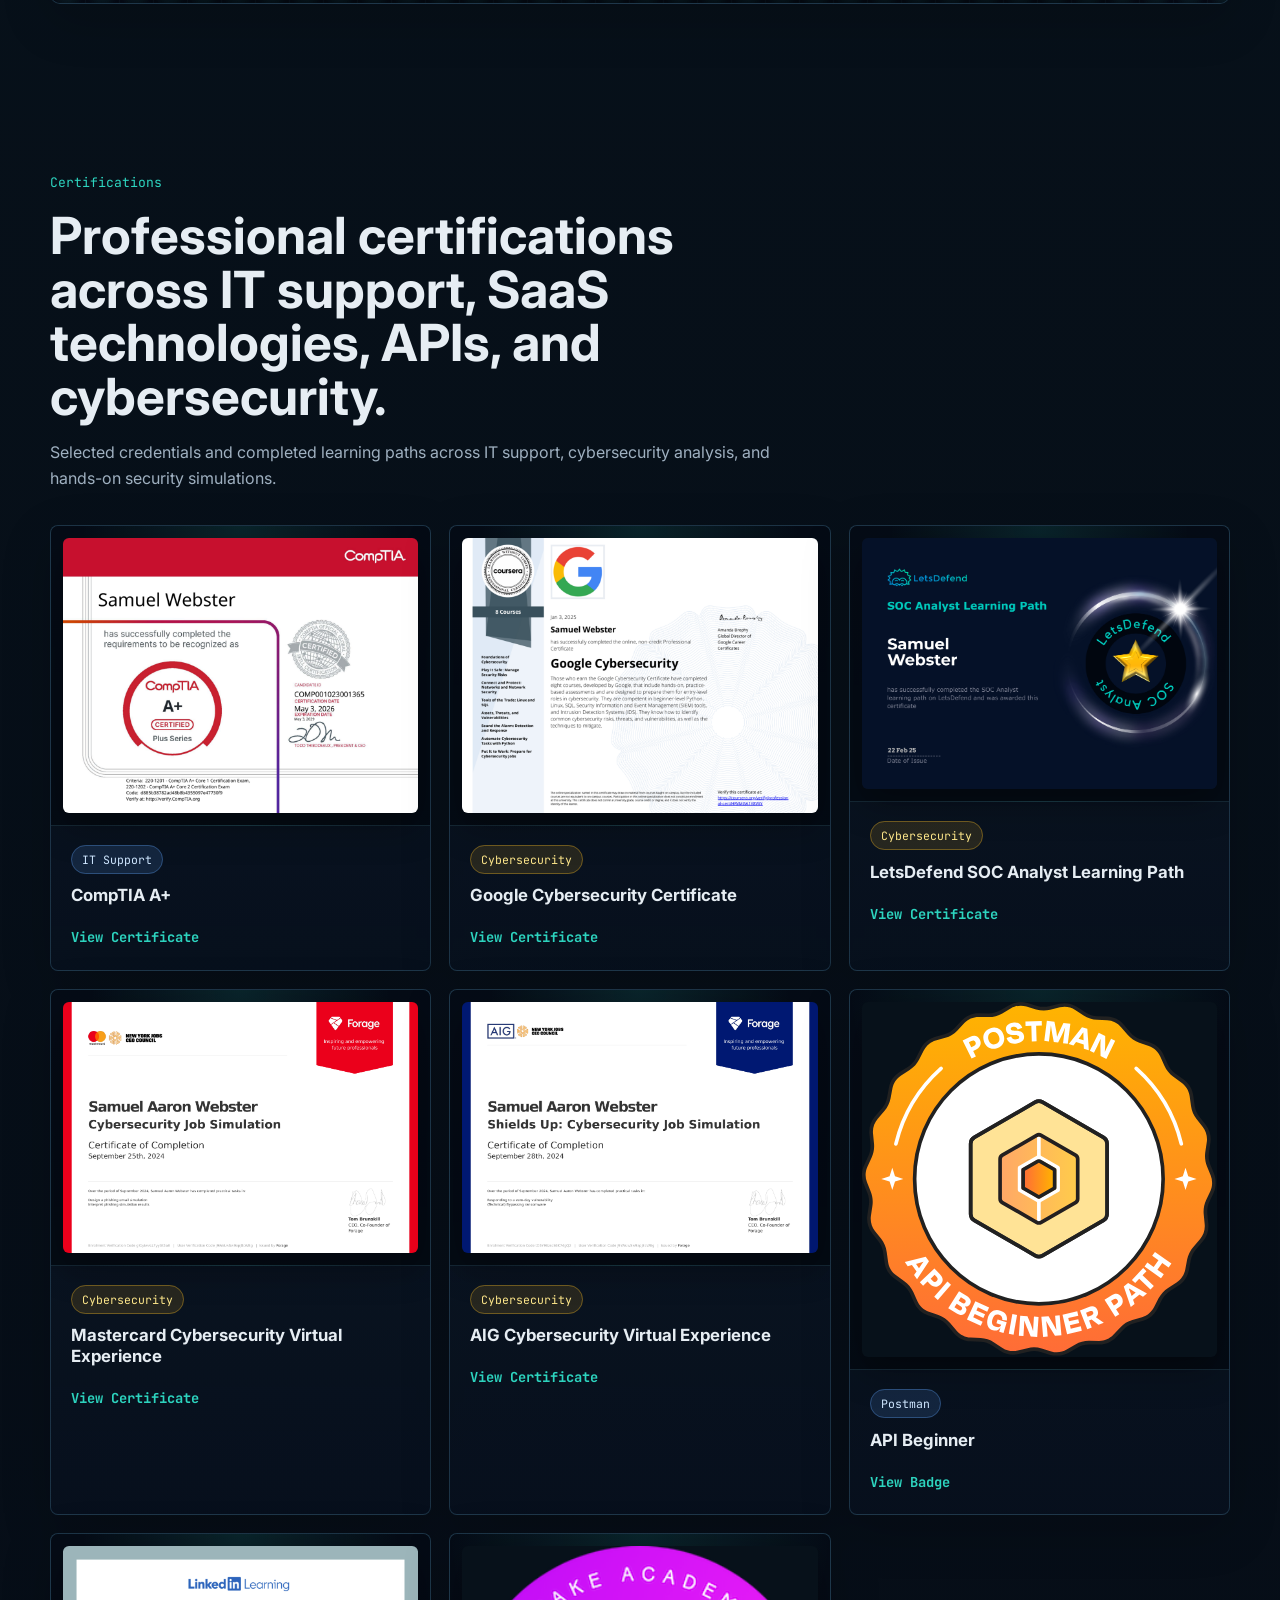
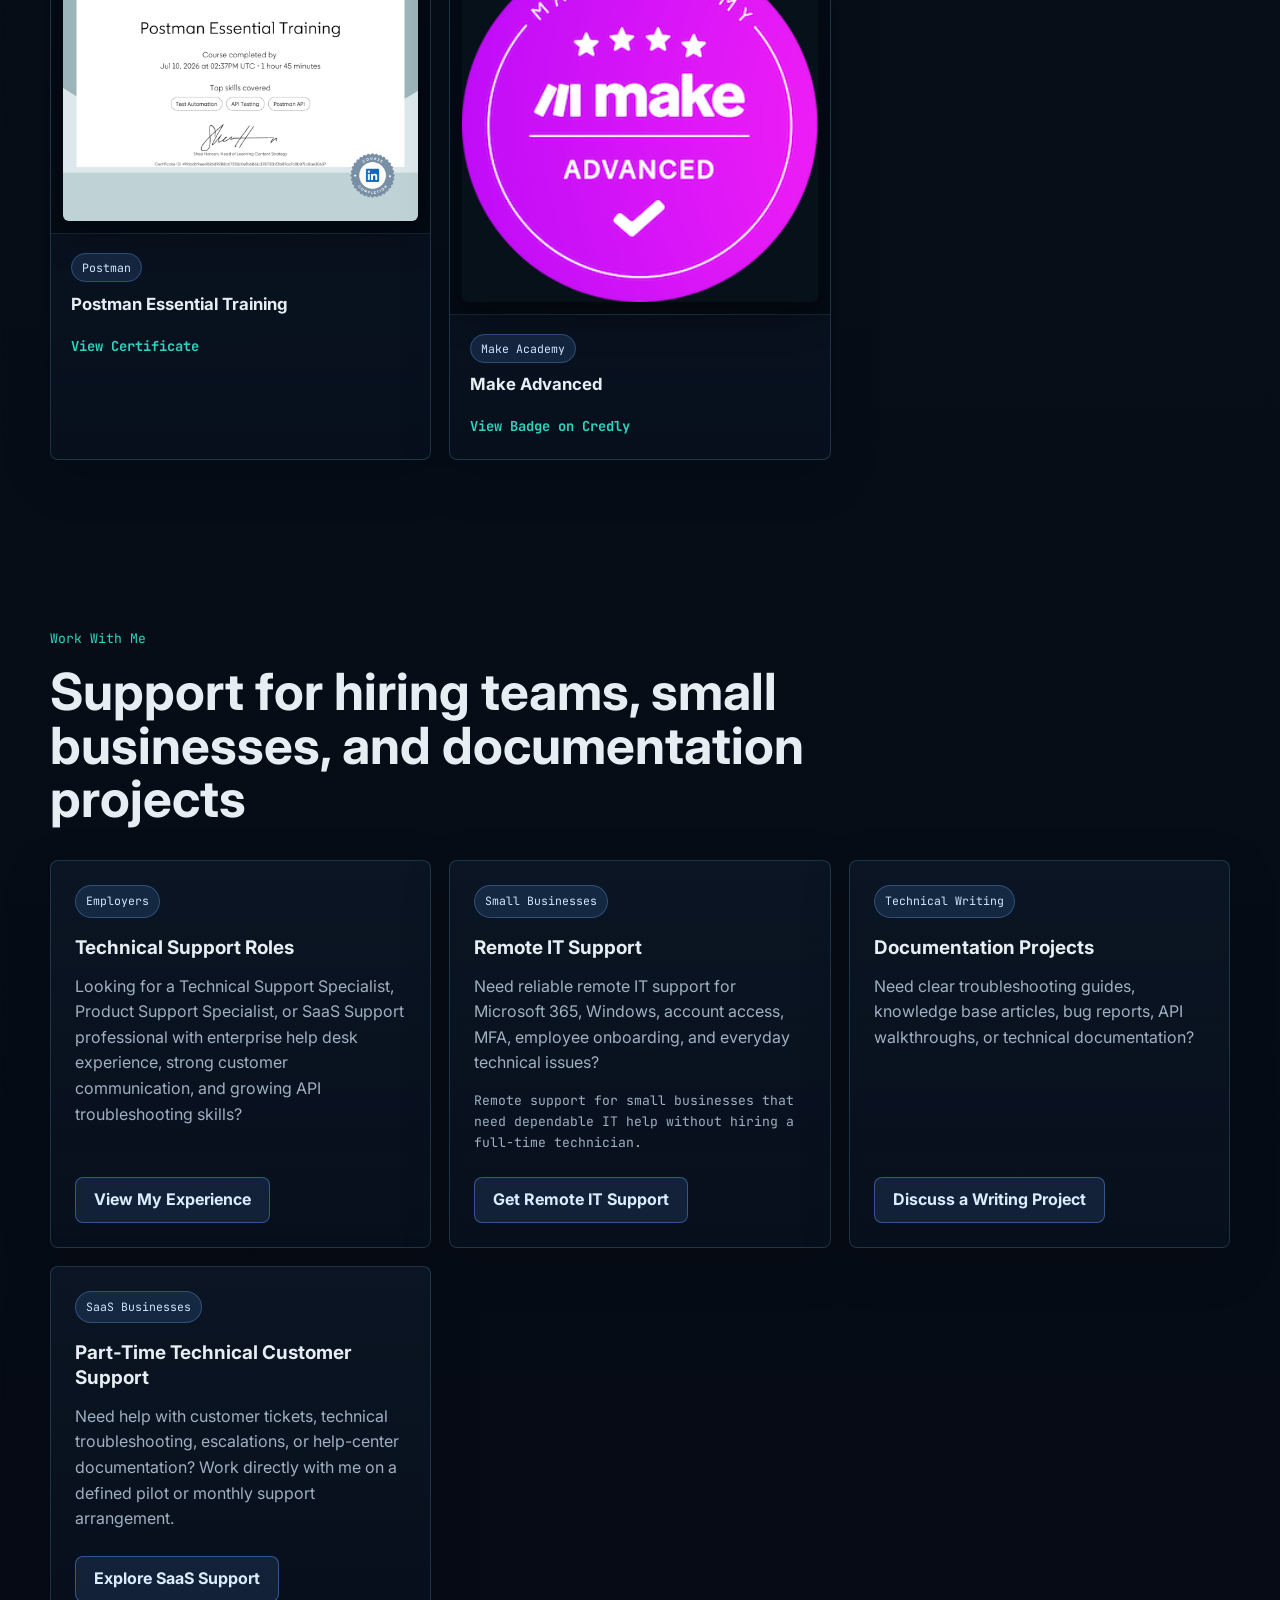
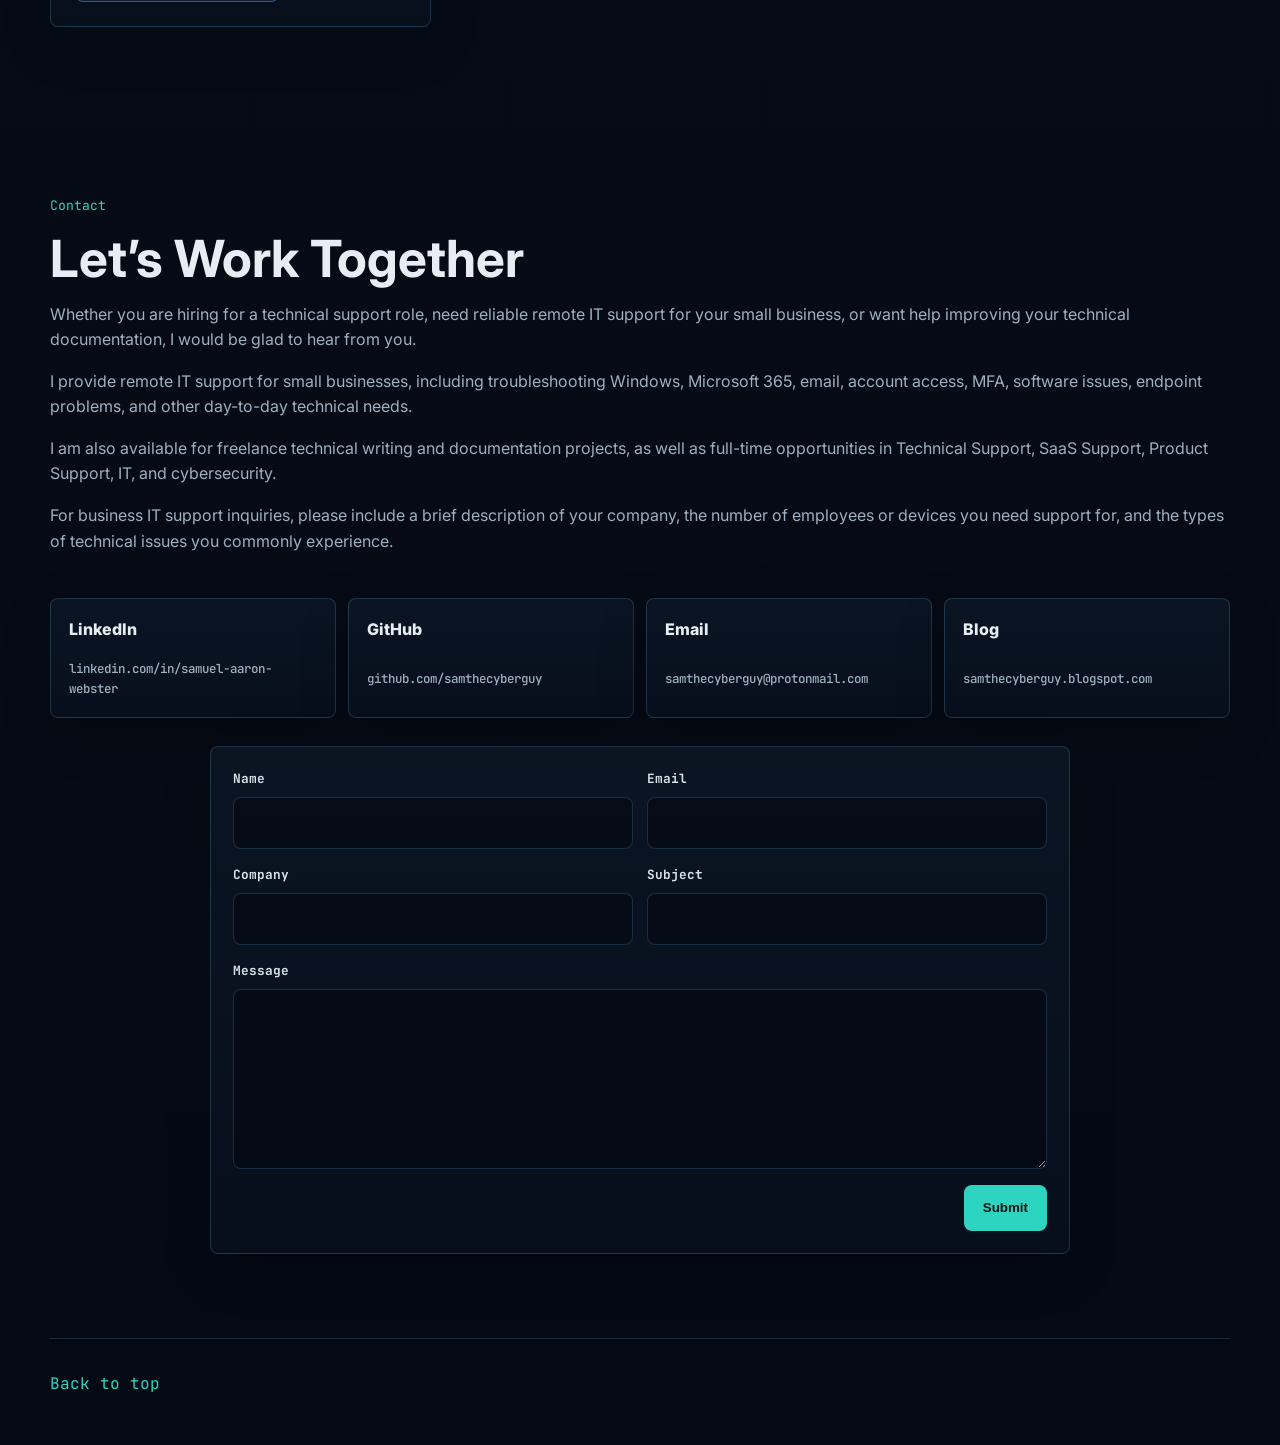
==== commit ea3f27ed: "Add files via upload" ====
--- a/index.html
+++ b/index.html
@@ -21,7 +21,7 @@
           <small>IT Support | Microsoft 365 | Service Desk</small>
         </span>
       </a>
-      <button class="nav-toggle" type="button" aria-expanded="false" aria-controls="site-menu">
+      <button class="nav-toggle" type="button" aria-label="Toggle navigation" aria-expanded="false" aria-controls="site-menu">
         <span></span>
         <span></span>
         <span></span>
@@ -33,6 +33,7 @@
         <a href="#certifications">Certifications</a>
         <a href="#work-with-me">Work With Me</a>
         <a href="apiary/index.html">Automations</a>
+        <a href="saas-support/index.html">SaaS Support</a>
         <a class="nav-contact" href="#contact">Contact</a>
       </div>
     </nav>
@@ -45,7 +46,7 @@
         <h2>IT Support Specialist | Microsoft 365 | Desktop &amp; Service Desk Support</h2>
         <p class="hero-intro">IT Support Specialist with hands-on enterprise experience supporting Windows, Microsoft 365, Active Directory, Entra ID, MFA, VPN/Citrix, endpoint, software, and access issues in a high-volume service desk environment.</p>
         <p class="hero-intro hero-intro-secondary">Experienced with remote troubleshooting, ticket management, Intune, SCCM/software deployment issues, Outlook troubleshooting, log analysis, and escalating complex incidents with clear documentation.</p>
-        <p class="hero-intro hero-intro-secondary">Currently building toward Tier 2 IT Support, Desktop Support, Microsoft 365, and Systems Administration roles.</p>
+        <p class="hero-intro hero-intro-secondary">Currently providing Tier 2 chat-based IT support, including remote troubleshooting, investigation, documentation, and escalation of complex incidents.</p>
         <div class="hero-actions">
           <a class="btn primary" href="#projects">View Projects</a>
           <a class="btn secondary" href="https://samthecyberguy.blogspot.com/" target="_blank" rel="noopener">Read Blog</a>
@@ -66,22 +67,22 @@
         <div class="experience-header">
           <div>
             <span class="role-label">Title</span>
-            <h3>Computer Client Support Analyst</h3>
+            <h3>Tier 2 IT Support Analyst</h3>
             <span class="role-label">Company</span>
-            <p>Pacific Gas and Electric Company</p>
+            <p>Pacific Gas and Electric Company (via Ampcus)</p>
           </div>
           <div class="experience-tags" aria-label="Experience highlights">
             <span>Microsoft 365</span>
             <span>Active Directory / Entra ID</span>
             <span>Intune &amp; SCCM</span>
             <span>Windows Registry</span>
-            <span>Tier 1/2 IT Support</span>
+            <span>Tier 2 Chat Support</span>
           </div>
         </div>
         <div class="experience-summary">
           <span class="role-label">Summary</span>
           <ul>
-            <li>Provide enterprise IT support in a high-volume service desk environment, handling 35-50 user issues per day involving Windows, Microsoft 365, account access, MFA, VPN/Citrix, software, and endpoint problems.</li>
+            <li>Provide Tier 2 chat-based enterprise IT support involving Windows, Microsoft 365, account access, MFA, VPN/Citrix, software, and endpoint problems. Previously handled approximately 35-60 support calls daily, resolving approximately 80% without escalation.</li>
             <li>Troubleshoot Microsoft 365 and Outlook issues, including profile resets, OST file rebuilds, rules, add-ins, authentication problems, and application configuration.</li>
             <li>Support identity and access issues using Active Directory and Microsoft Entra ID, including account troubleshooting, MFA, SSO, and Windows authentication.</li>
             <li>Use Impero remote support tools to connect to user workstations, reproduce issues, review configurations, and perform hands-on troubleshooting.</li>
@@ -270,6 +271,12 @@
           <p>Need clear troubleshooting guides, knowledge base articles, bug reports, API walkthroughs, or technical documentation?</p>
           <a class="btn secondary" href="#contact">Discuss a Writing Project</a>
         </article>
+        <article class="work-card">
+          <span class="badge helpdesk">SaaS Businesses</span>
+          <h3>Part-Time Technical Customer Support</h3>
+          <p>Need help with customer tickets, technical troubleshooting, escalations, or help-center documentation? Work directly with me on a defined pilot or monthly support arrangement.</p>
+          <a class="btn secondary" href="saas-support/index.html">Explore SaaS Support</a>
+        </article>
       </div>
     </section>
 
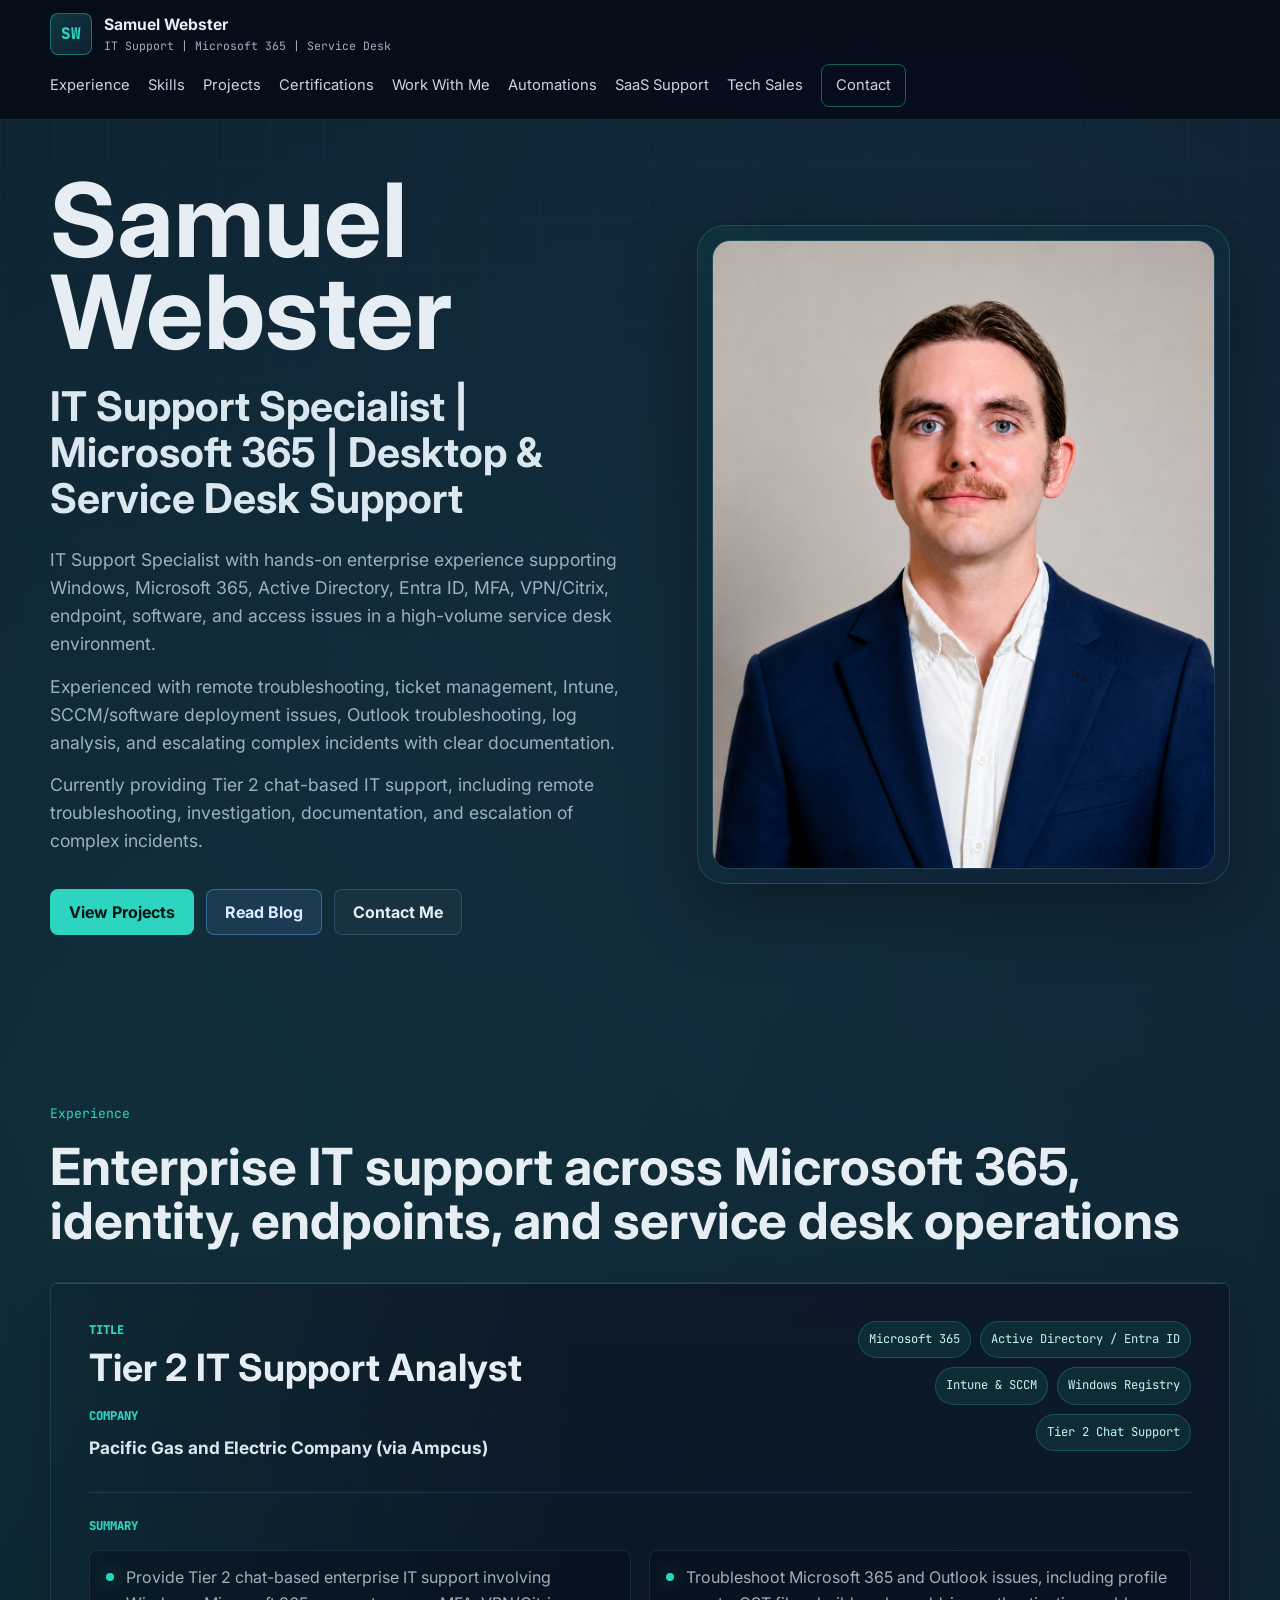
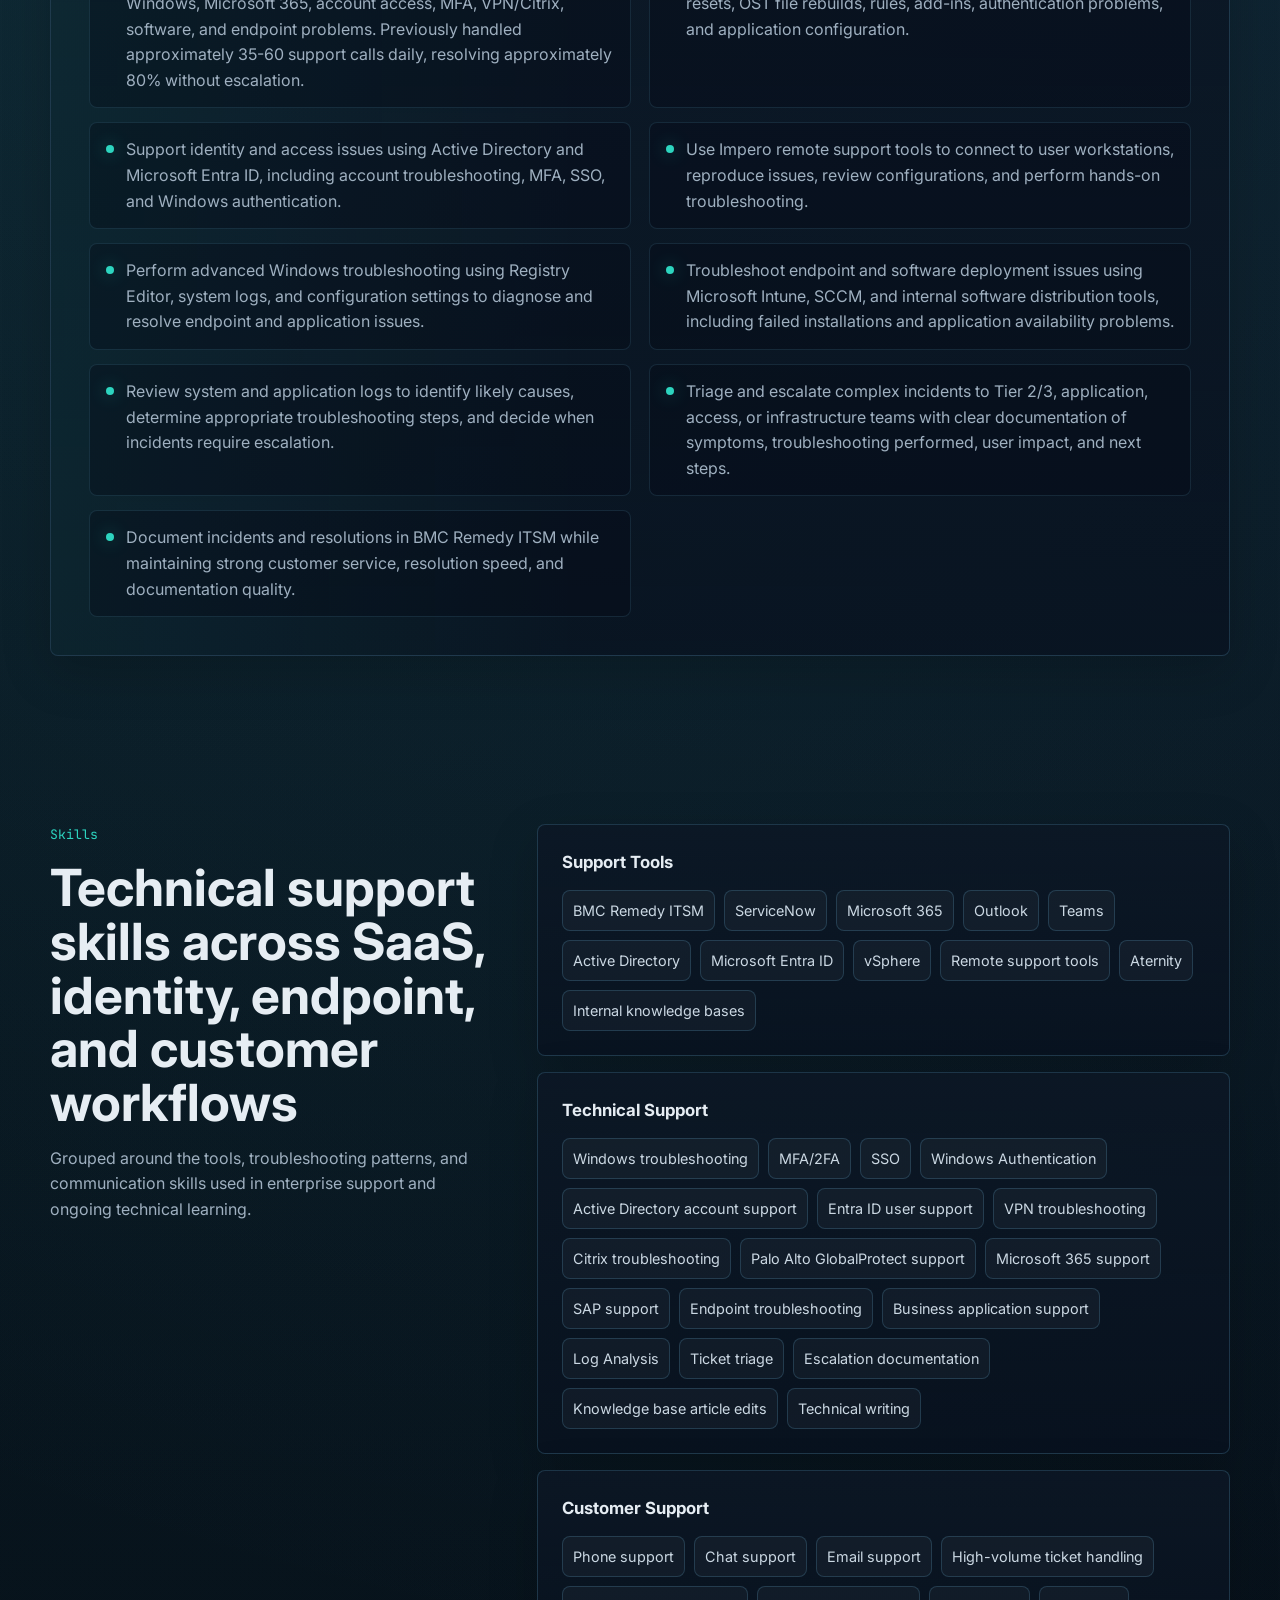
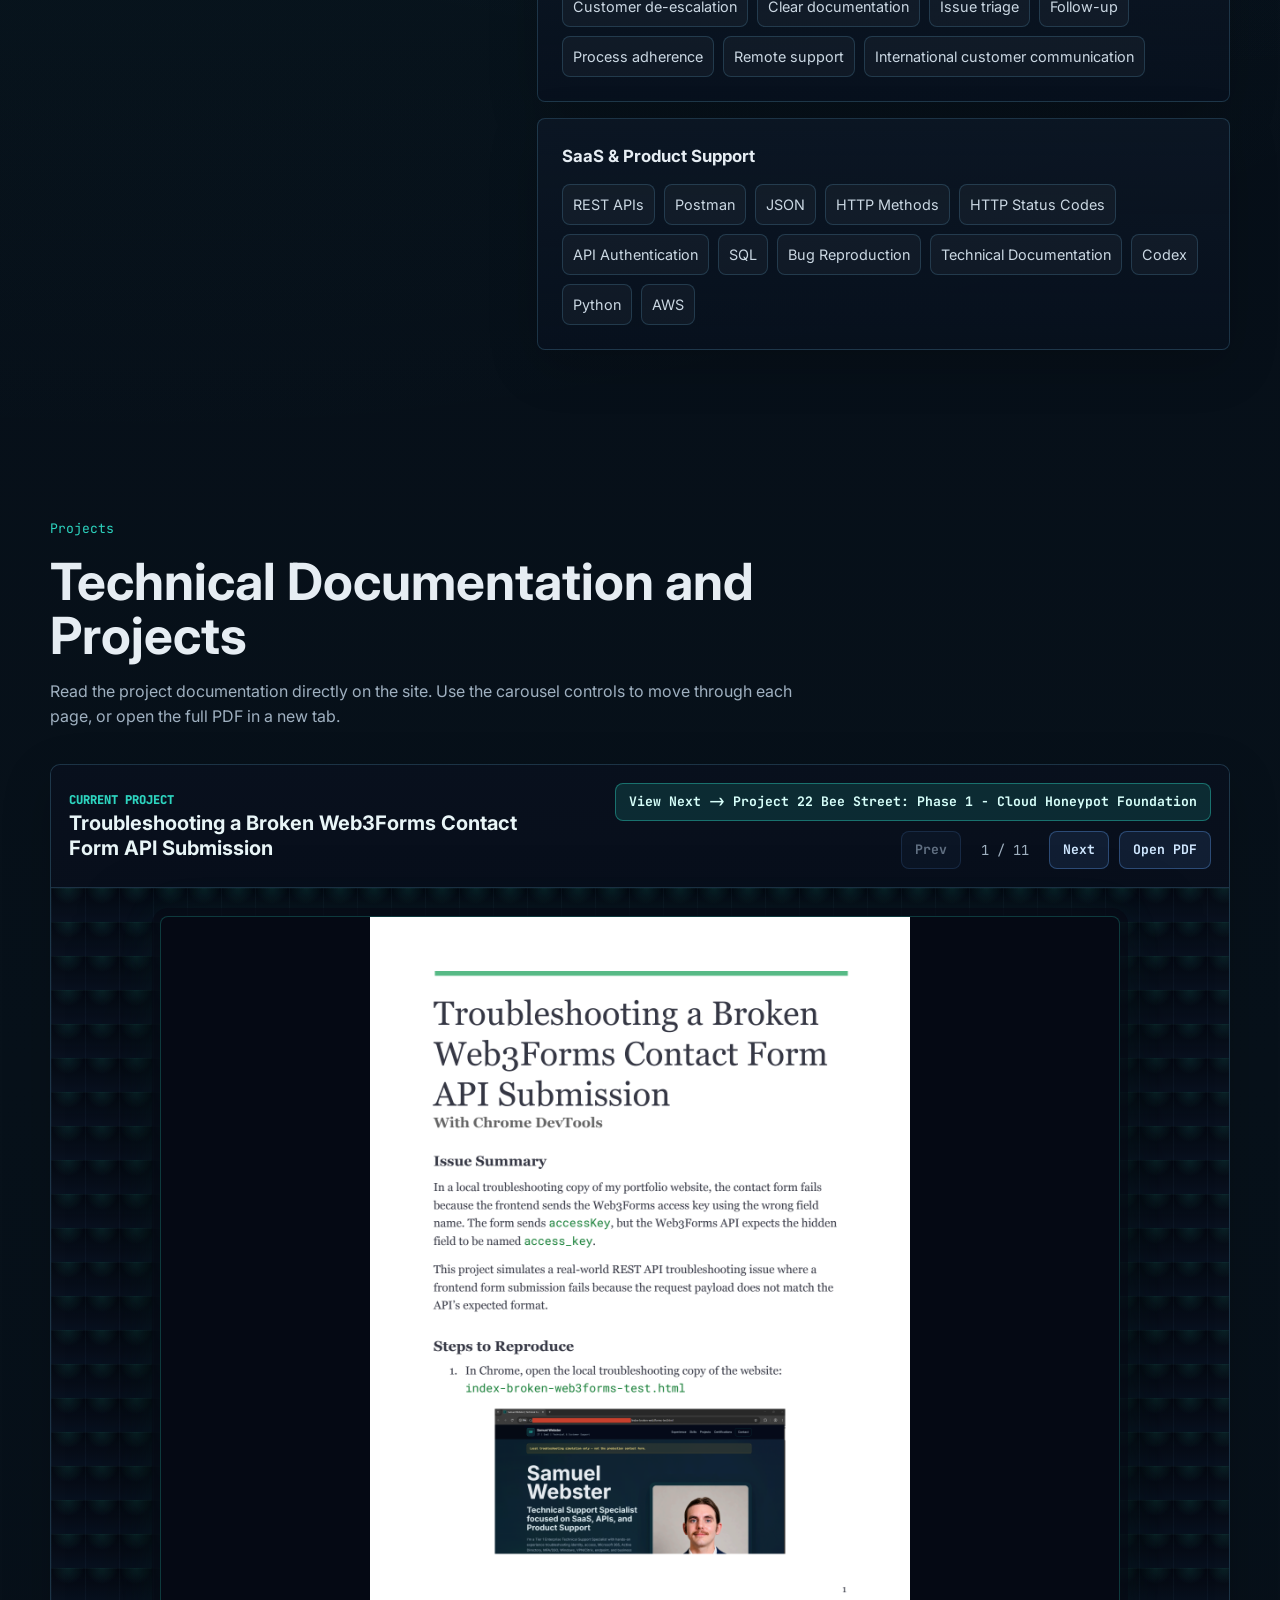
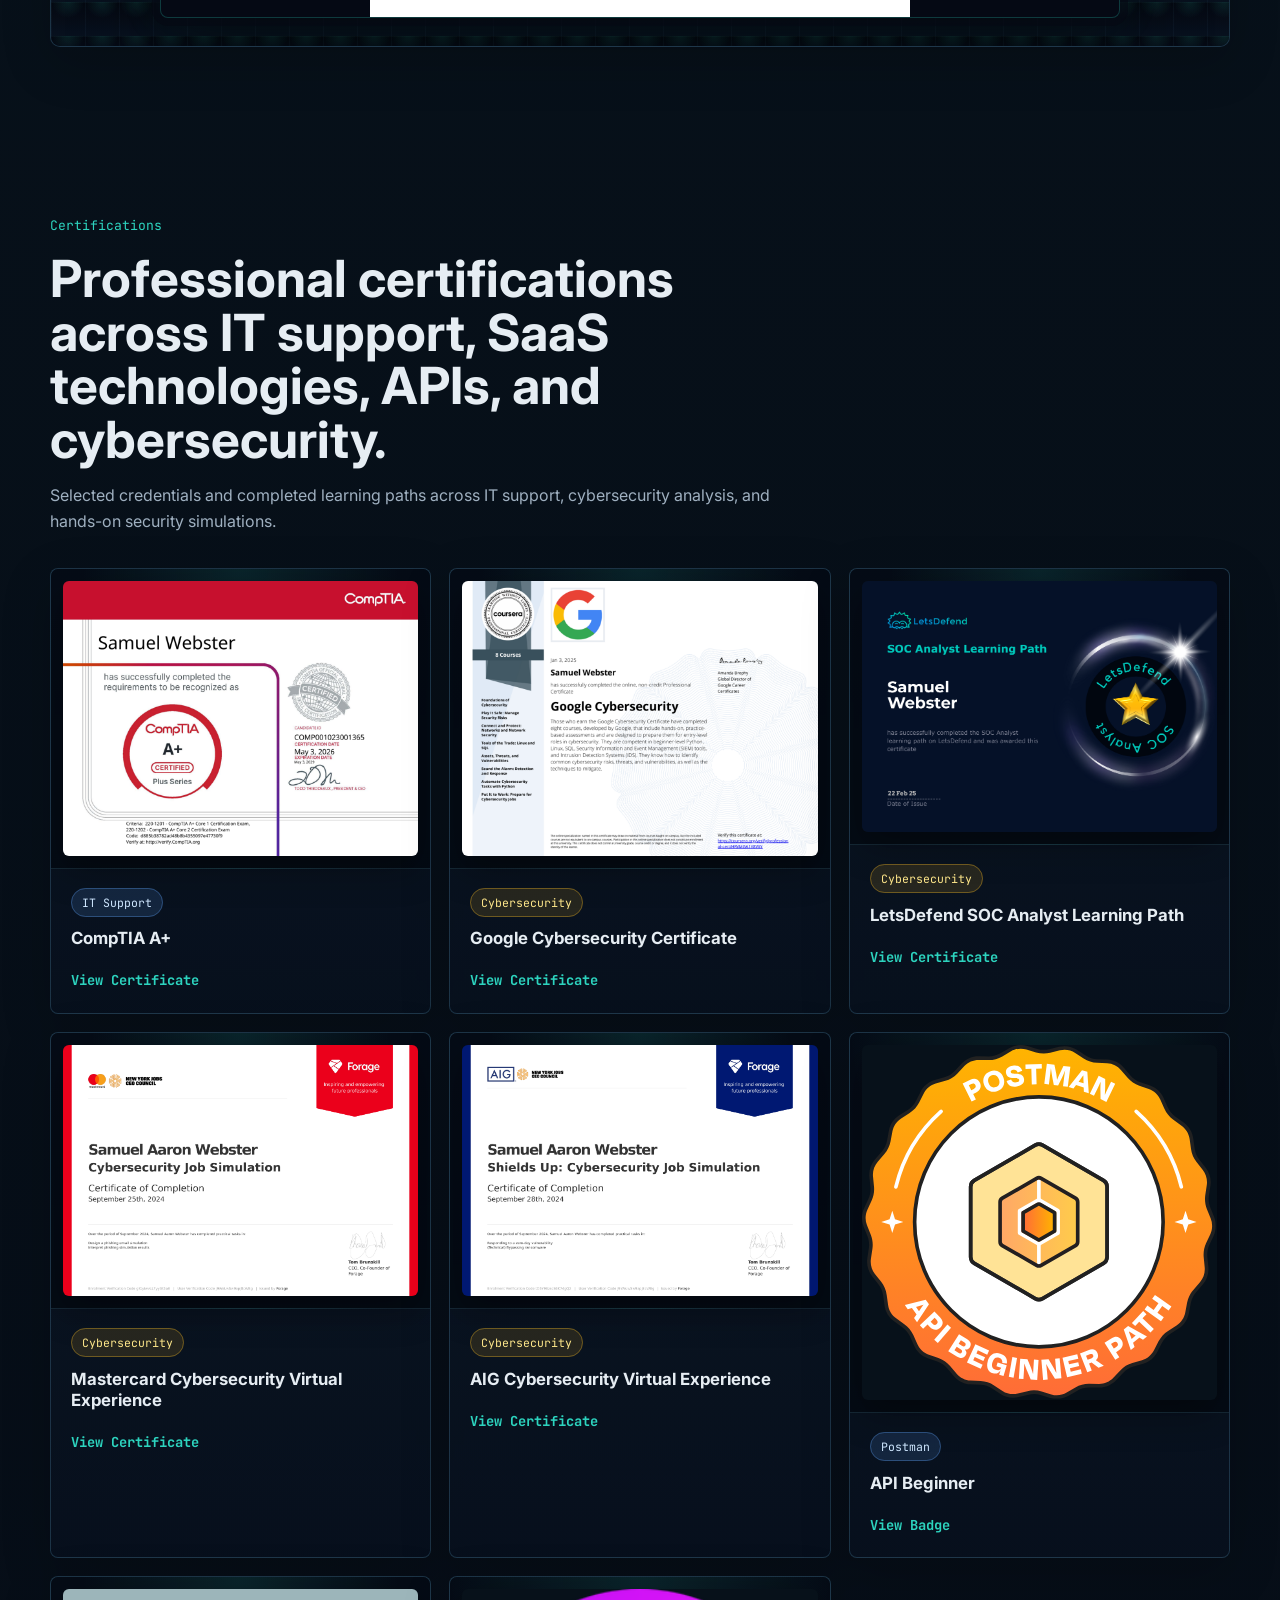
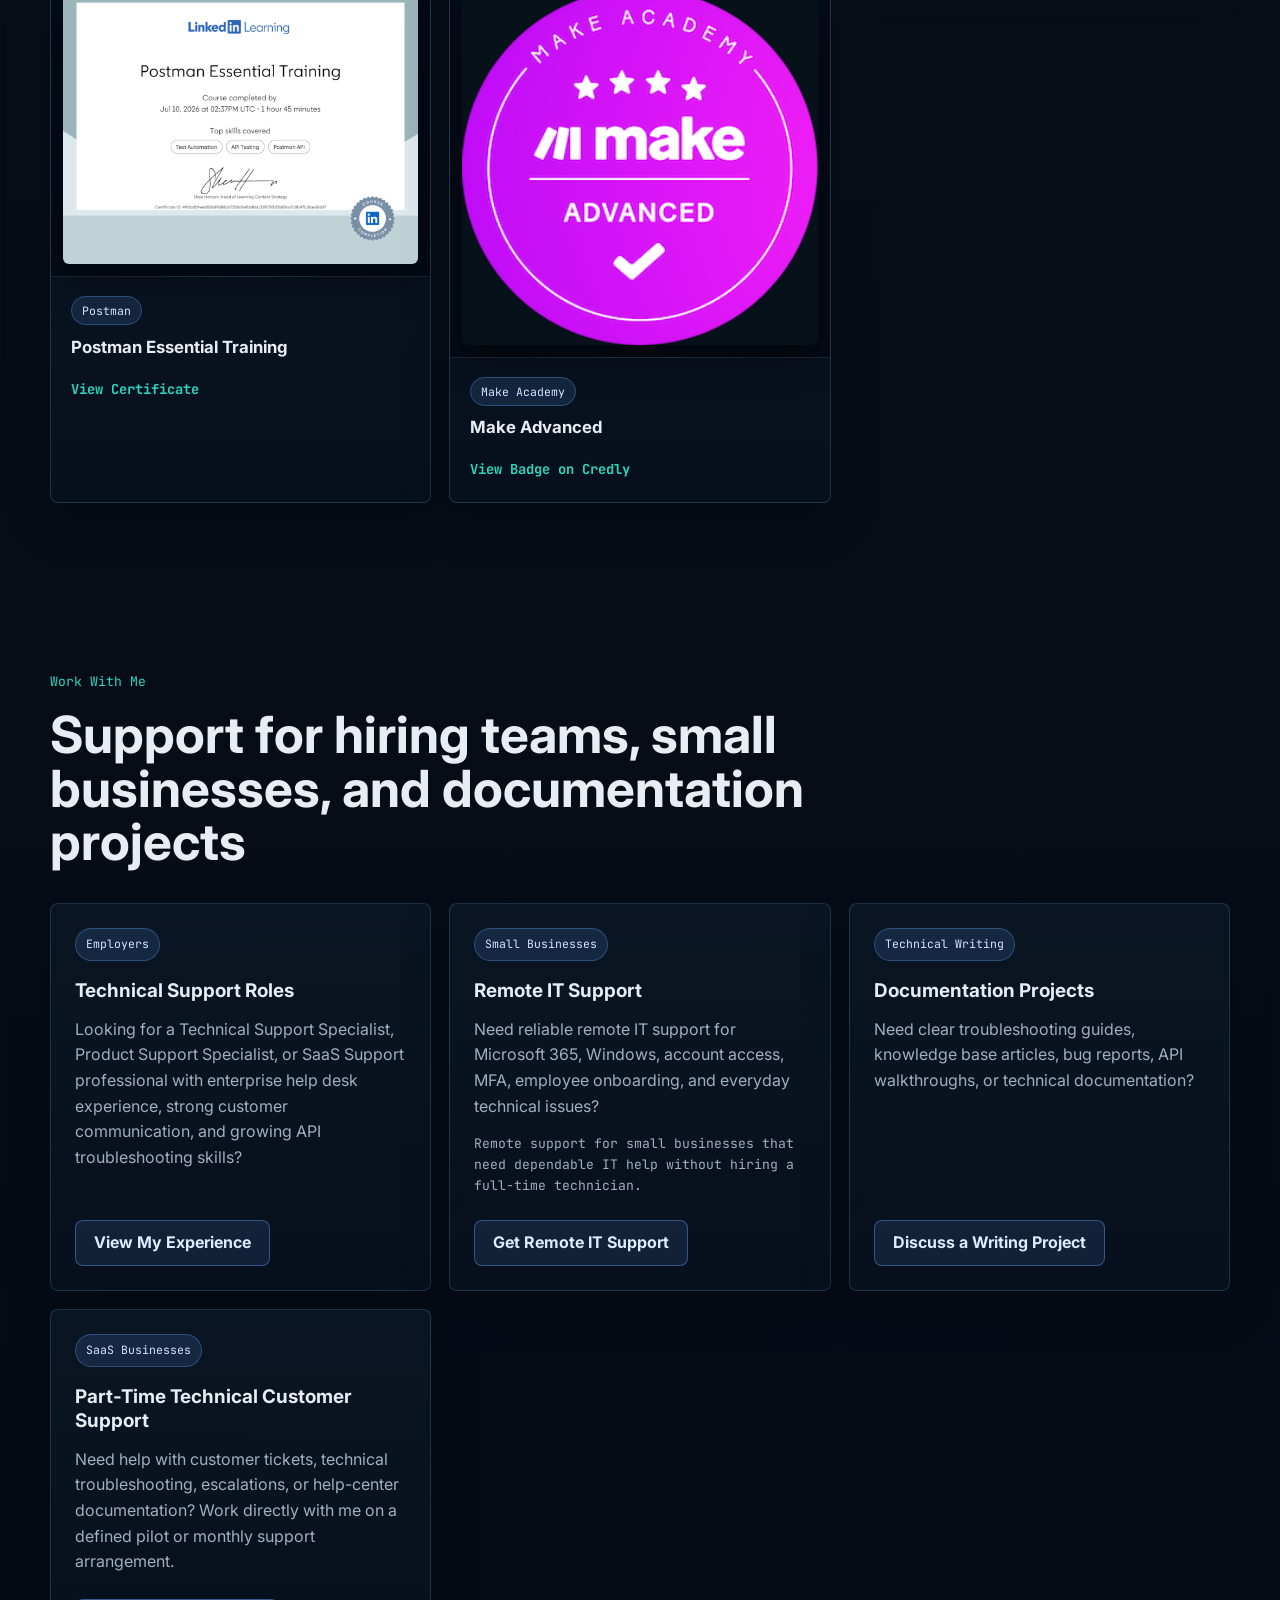
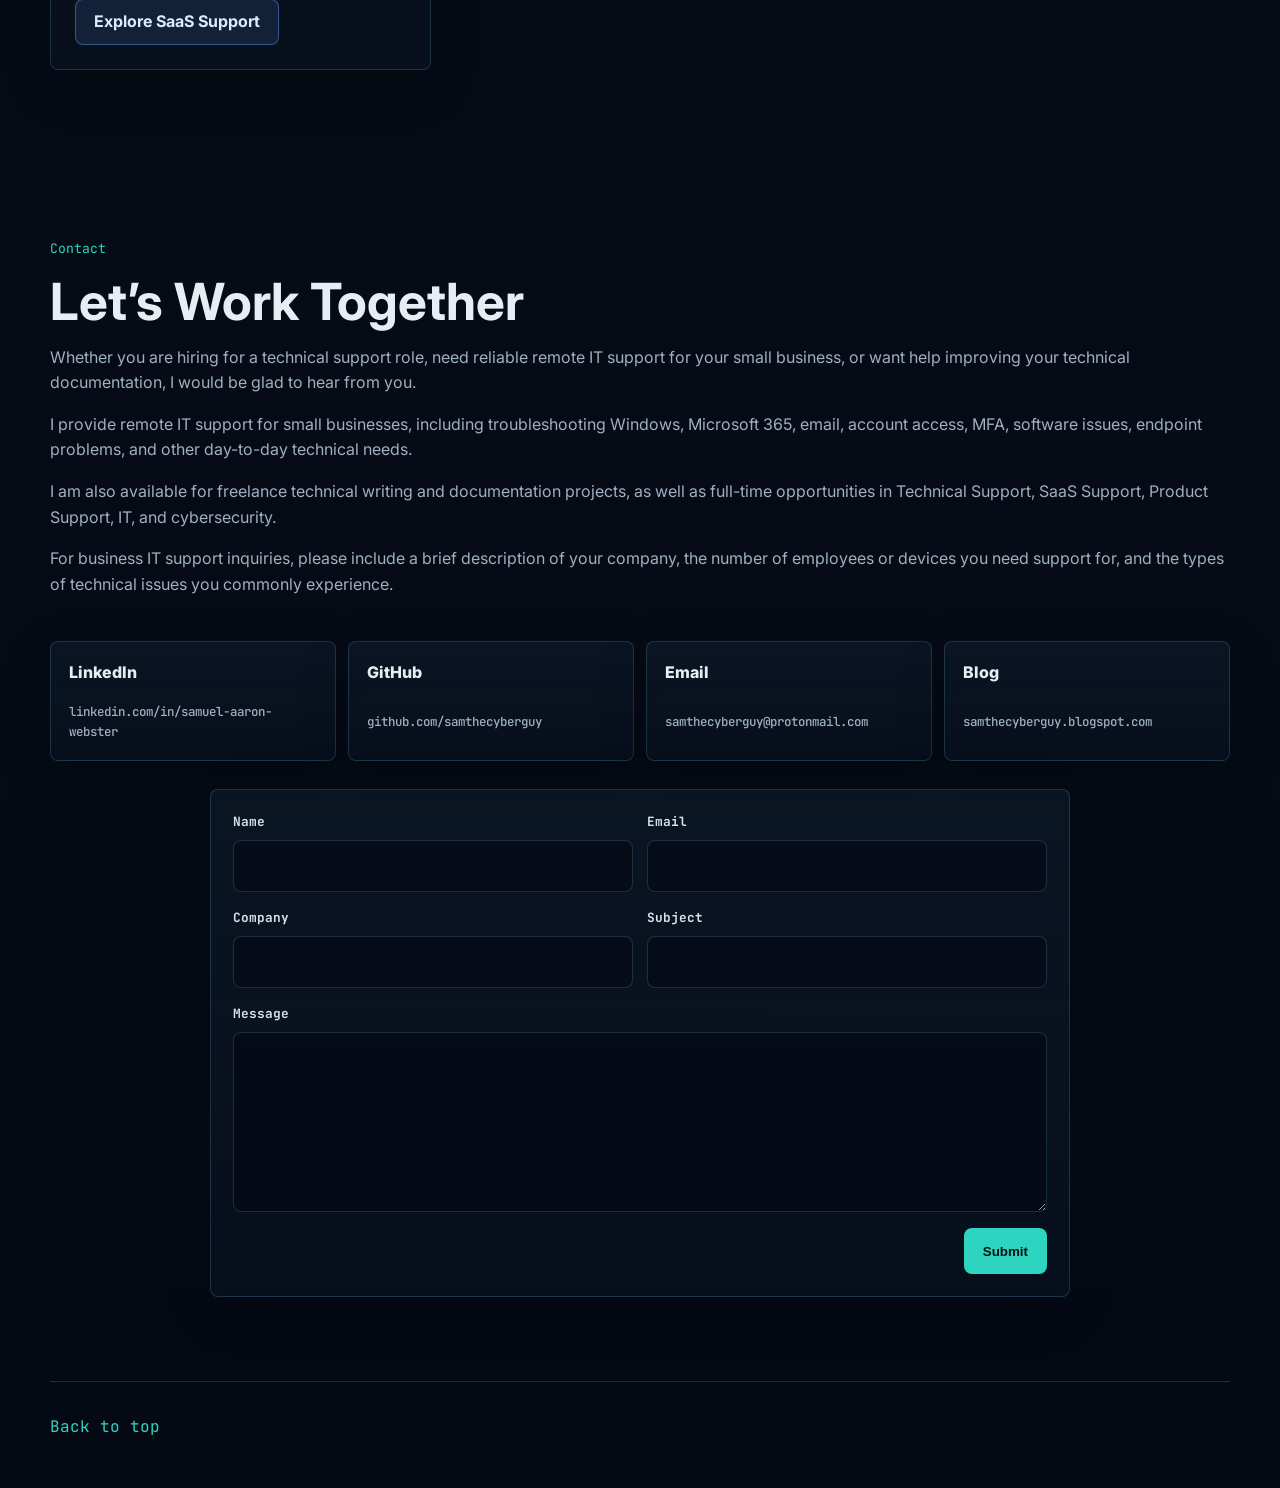
==== commit da804f13: "Add files via upload" ====
--- a/index.html
+++ b/index.html
@@ -34,6 +34,7 @@
         <a href="#work-with-me">Work With Me</a>
         <a href="apiary/index.html">Automations</a>
         <a href="saas-support/index.html">SaaS Support</a>
+        <a href="sales/index.html">Tech Sales</a>
         <a class="nav-contact" href="#contact">Contact</a>
       </div>
     </nav>
--- a/styles.css
+++ b/styles.css
@@ -75,12 +75,16 @@
   align-items: center;
   justify-content: space-between;
   gap: 24px;
+  flex-wrap: wrap;
+  row-gap: 8px;
+  padding: 12px 0;
 }
 
 .brand {
   display: inline-flex;
   align-items: center;
   gap: 12px;
+  flex-shrink: 0;
 }
 
 .brand-mark {
@@ -113,6 +117,8 @@
 
 .nav-links {
   display: flex;
+  flex-wrap: wrap;
+  justify-content: center;
   align-items: center;
   gap: 18px;
   color: #c9d6e2;
@@ -121,6 +127,7 @@
 
 .nav-links a {
   padding: 8px 0;
+  white-space: nowrap;
 }
 
 .nav-links a:hover {
@@ -1122,6 +1129,11 @@
 .apiary-problems {
   margin: 0;
   padding-left: 22px;
+  display: grid;
+  grid-template-columns: repeat(2, minmax(0, 1fr));
+  grid-template-rows: repeat(5, auto);
+  grid-auto-flow: column;
+  column-gap: 48px;
 }
 
 .apiary-problems li {
@@ -1191,6 +1203,15 @@
 }
 
 @media (max-width: 760px) {
+  .nav-shell {
+    flex-wrap: nowrap;
+    padding: 0;
+  }
+  .apiary-problems {
+    grid-template-columns: 1fr;
+    grid-template-rows: none;
+    grid-auto-flow: row;
+  }
   .apiary-hero h1 {
     font-size: 2.4rem;
   }
